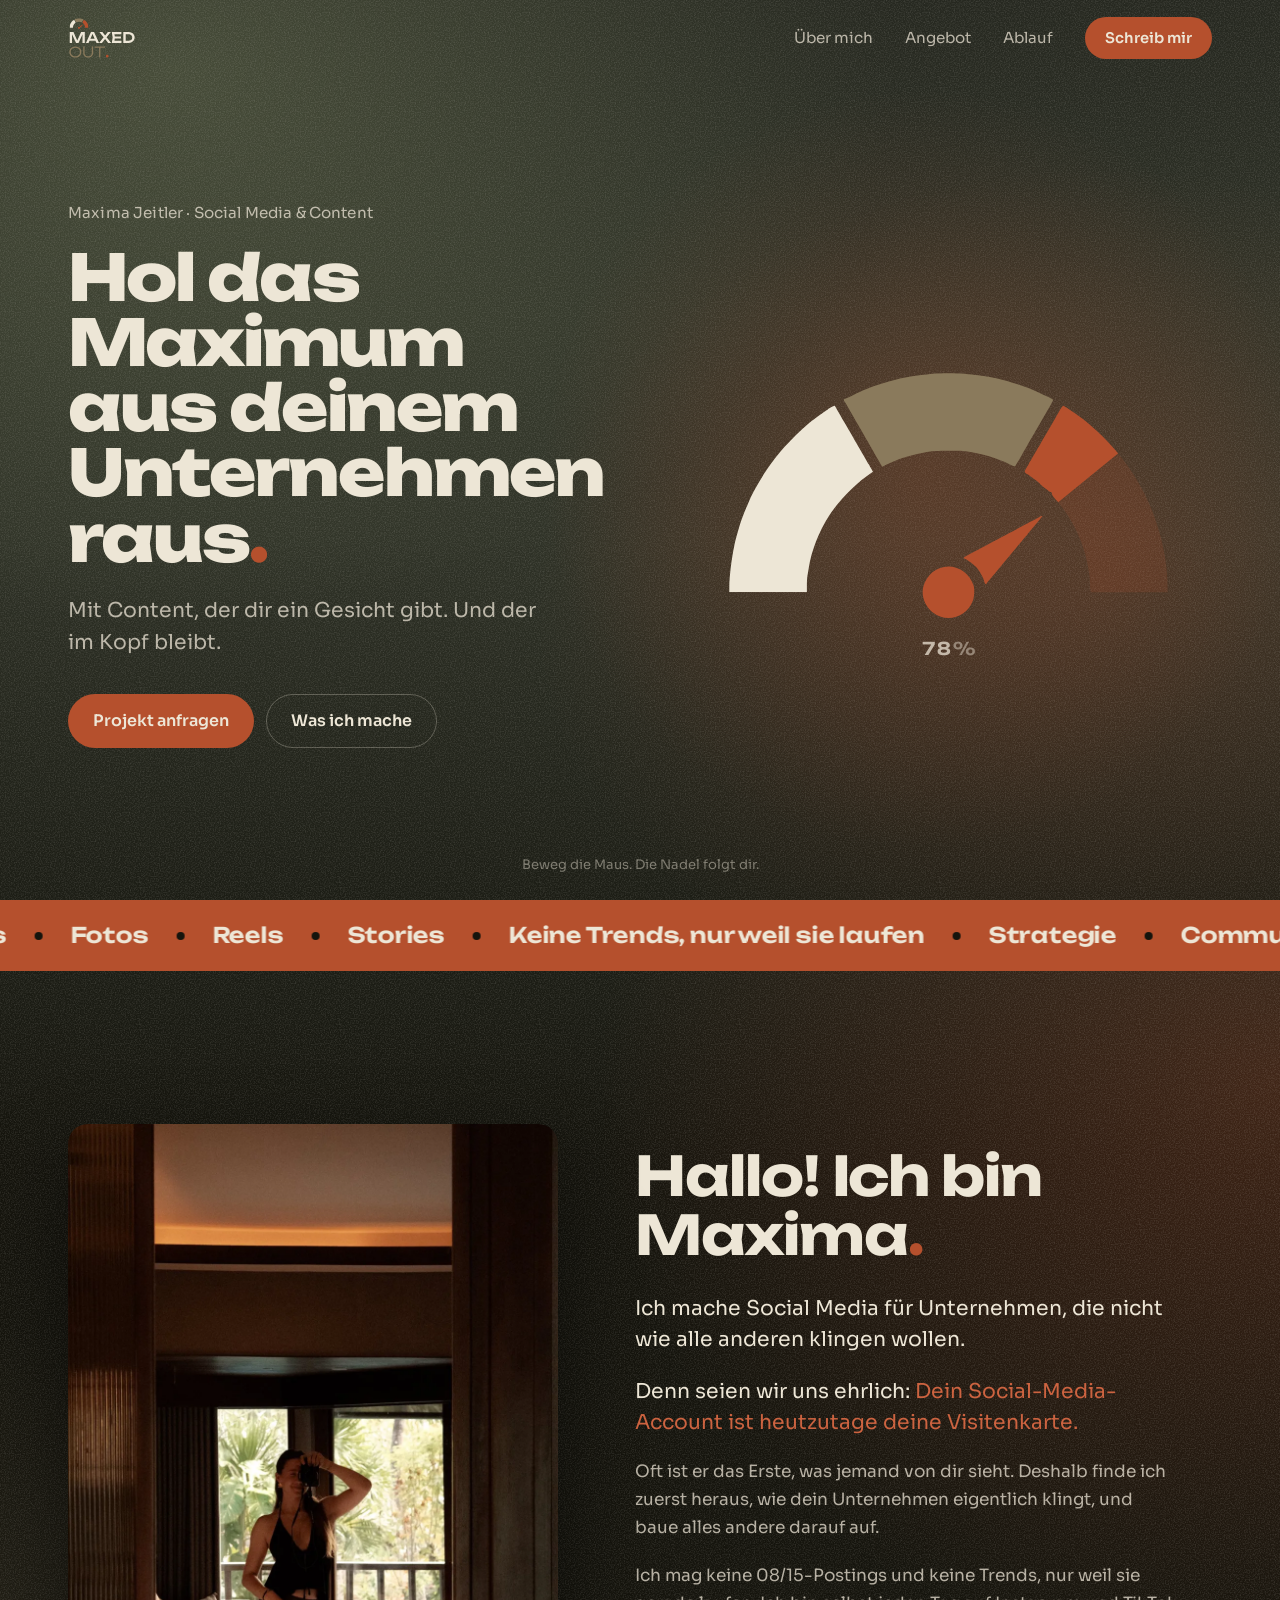
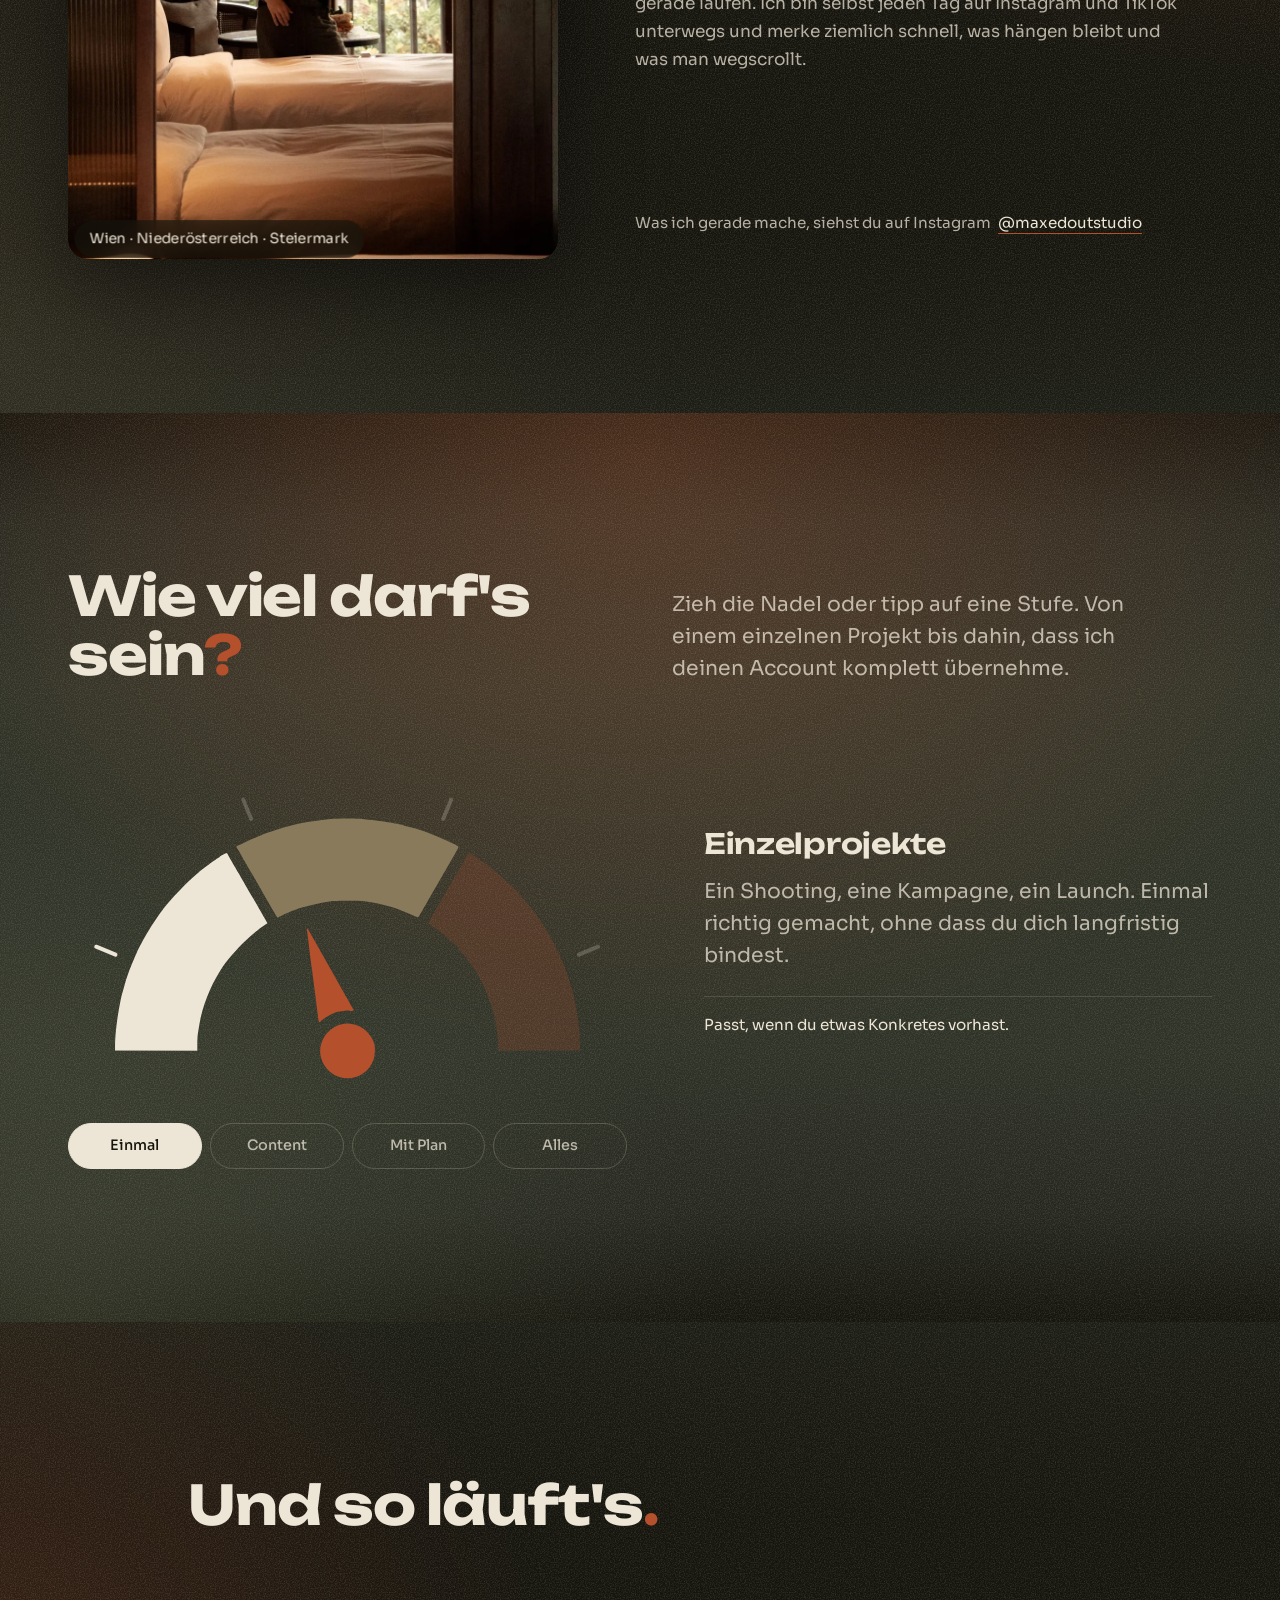
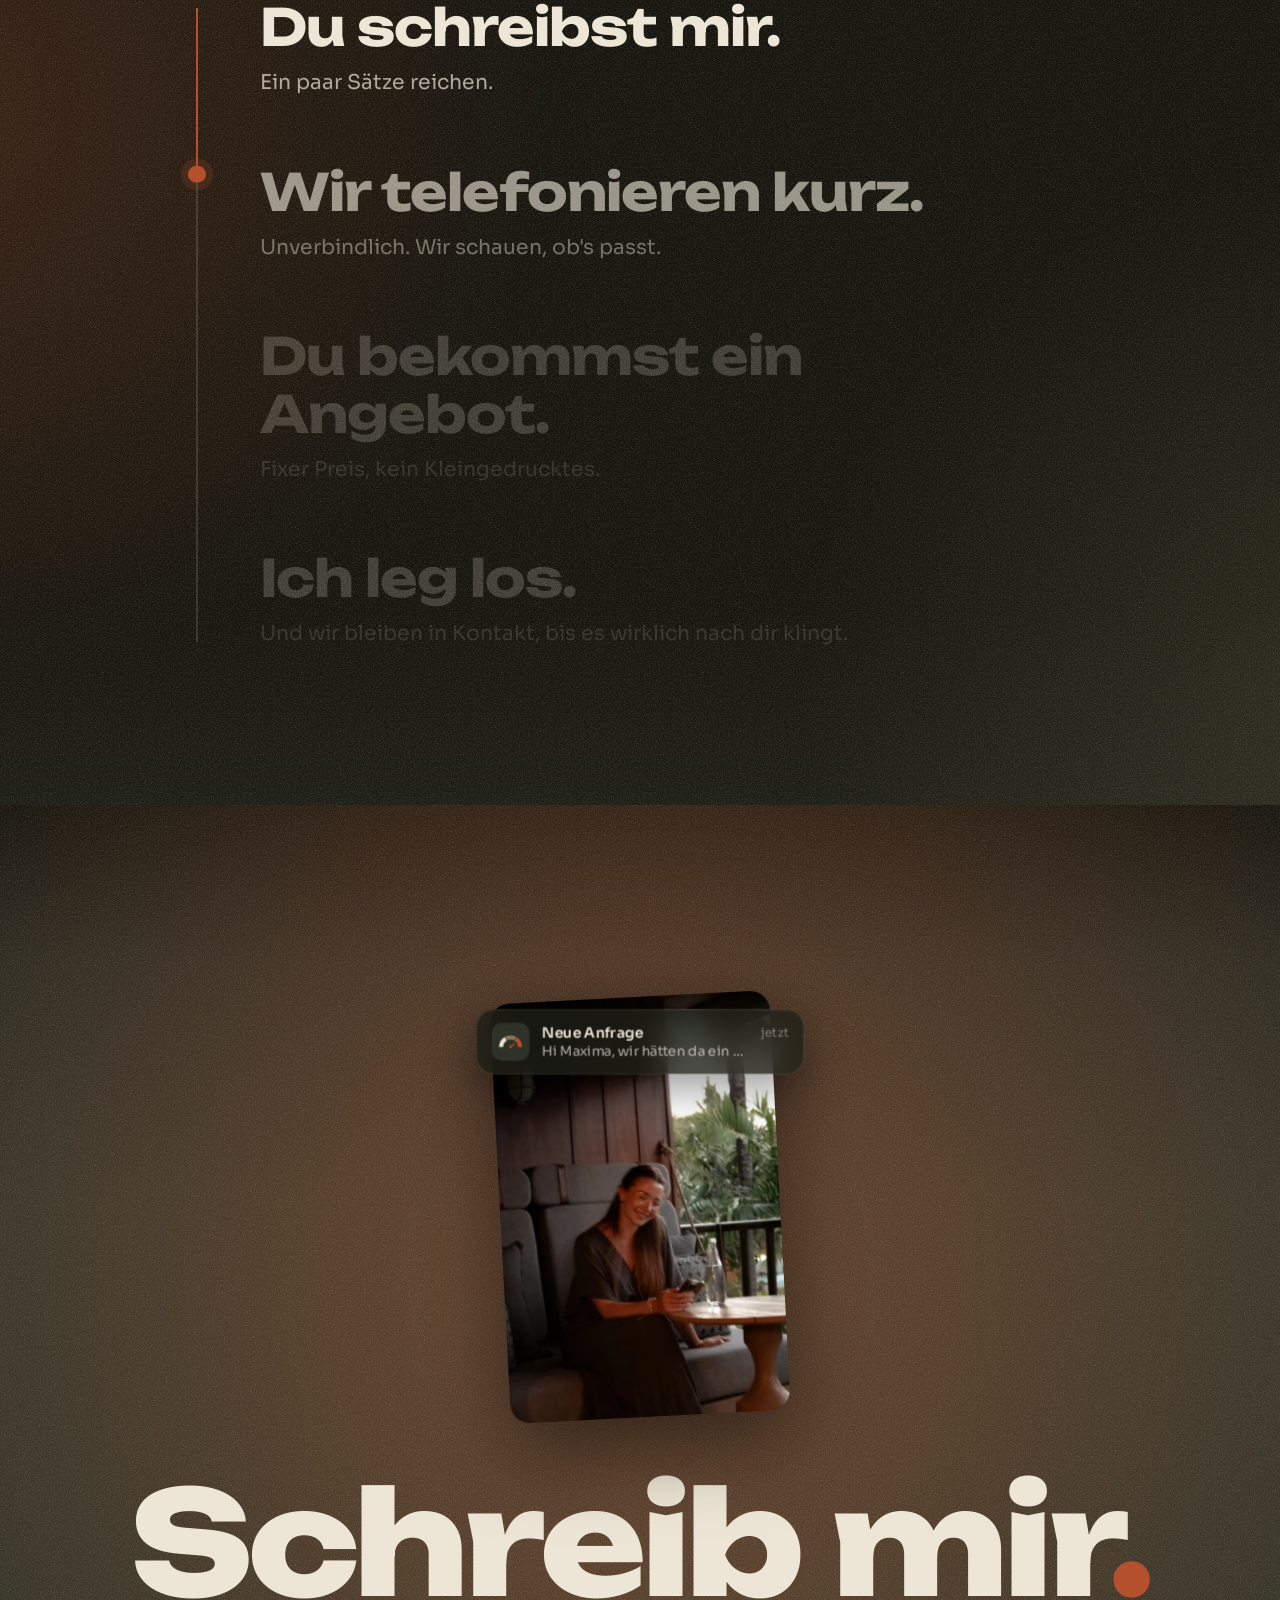
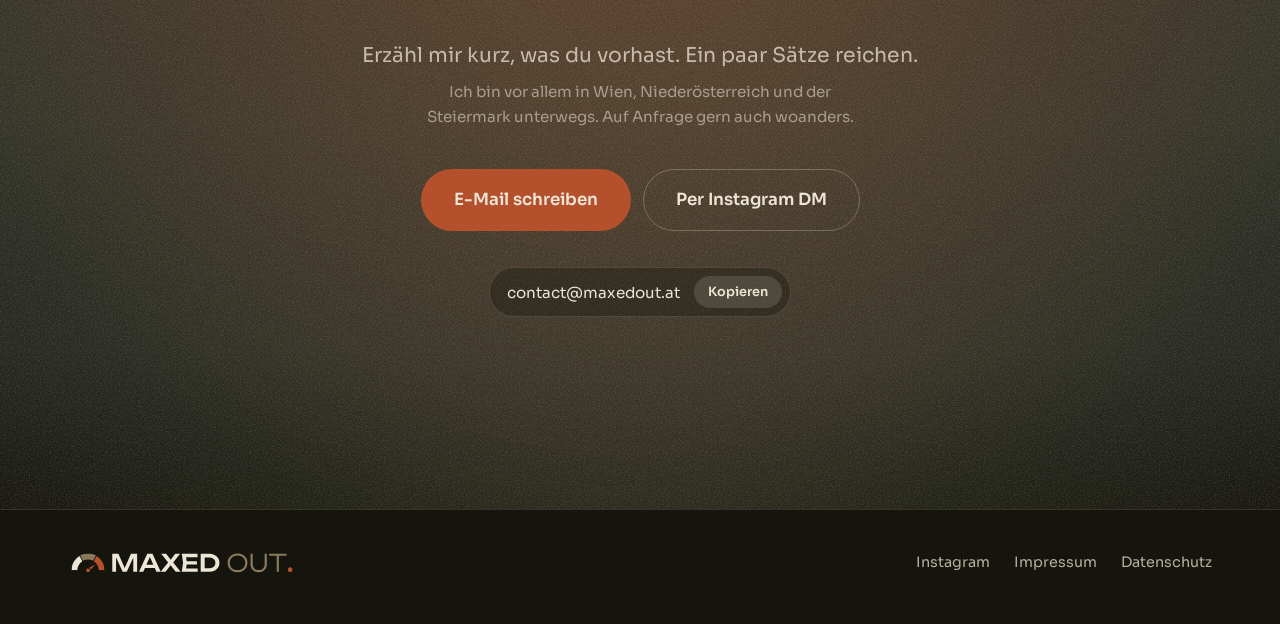
==== index.html @ a190518d "Add files via upload" ====
<!DOCTYPE html>
<html lang="de">
<head>
<meta charset="UTF-8">
<meta name="viewport" content="width=device-width, initial-scale=1, viewport-fit=cover">
<title>MAXED OUT. · Social Media von Maxima Jeitler</title>
<meta name="description" content="Content Creation, Social Media Management und Strategie in Wien, Niederösterreich und der Steiermark. Für Unternehmen, die nicht wie alle anderen klingen wollen.">
<meta name="theme-color" content="#2F3227">
<meta property="og:title" content="MAXED OUT. · Social Media von Maxima Jeitler">
<meta property="og:description" content="Content, der deinem Unternehmen ein Gesicht gibt. Und der im Kopf bleibt.">
<meta property="og:image" content="https://maxedout.at/maxima-portrait-web.jpg">
<meta property="og:url" content="https://maxedout.at/">
<link rel="canonical" href="https://maxedout.at/">
<meta property="og:type" content="website">
<script type="application/ld+json">
{
  "@context": "https://schema.org",
  "@type": "ProfessionalService",
  "name": "MAXED OUT.",
  "alternateName": "MAXED OUT Studio",
  "description": "Content Creation, Social Media Management und Strategie in Wien, Niederösterreich und der Steiermark.",
  "url": "https://maxedout.at/",
  "logo": "https://maxedout.at/maxed-out-full.svg",
  "image": "https://maxedout.at/maxima-portrait-web.jpg",
  "email": "contact@maxedout.at",
  "address": {"@type": "PostalAddress", "addressLocality": "Baden", "postalCode": "2500", "addressCountry": "AT"},
  "areaServed": ["Wien", "Niederösterreich", "Steiermark", "Österreich"],
  "founder": {"@type": "Person", "name": "Maxima Jeitler", "jobTitle": "Social Media & Content Creator"},
  "sameAs": ["https://www.instagram.com/maxedoutstudio"]
}
</script>
<link rel="icon" href="favicon.svg" type="image/svg+xml">
<link rel="preconnect" href="https://fonts.googleapis.com">
<link rel="preconnect" href="https://fonts.gstatic.com" crossorigin>
<link href="https://fonts.googleapis.com/css2?family=Unbounded:wght@500;600;700;800&family=Sora:wght@300;400;500;600&display=swap" rel="stylesheet">
<link rel="stylesheet" href="styles.css">
<script>document.documentElement.classList.add('js')</script>
</head>
<body>

<a class="skip-link" href="#main">Zum Inhalt springen</a>

<!-- Eigener Cursor (nur mit Maus sichtbar) -->
<div class="cursor" aria-hidden="true"><span class="cursor__dot"></span><span class="cursor__ring"></span></div>

<header class="nav" data-nav>
  <div class="container nav__inner">
    <a href="#top" class="wordmark" aria-label="MAXED OUT. Startseite">
      <picture>
        <source media="(max-width: 860px)" srcset="maxed-out-mittel.svg">
        <img class="logo logo--nav" src="maxed-out-full.svg" alt="MAXED OUT.">
      </picture>
    </a>

    <nav class="nav__links" aria-label="Hauptnavigation">
      <a class="nav__link" href="#ueber-mich">Über mich</a>
      <a class="nav__link" href="#angebot">Angebot</a>
      <a class="nav__link" href="#ablauf">Ablauf</a>
    </nav>

    <a class="btn btn--primary nav__cta" href="#kontakt" data-magnetic>Schreib mir</a>

    <button class="nav__burger" aria-label="Menü öffnen" aria-expanded="false" aria-controls="mobile-drawer">
      <span></span><span></span>
    </button>
  </div>
</header>

<div class="drawer" data-drawer id="mobile-drawer" hidden>
  <nav class="drawer__links" aria-label="Mobile Navigation">
    <a href="#ueber-mich">Über mich</a>
    <a href="#angebot">Angebot</a>
    <a href="#ablauf">Ablauf</a>
    <a href="#kontakt">Kontakt</a>
  </nav>
  <a class="drawer__insta" href="https://instagram.com/maxedoutstudio" target="_blank" rel="noopener">@maxedoutstudio</a>
</div>

<main id="main">

  <!-- HERO: Tacho, dessen Nadel dem Zeiger folgt -->
  <section class="hero" id="top">
    <div class="glow glow--hero" aria-hidden="true"></div>
    <div class="hero__glow" aria-hidden="true"></div>
    <div class="container hero__grid">
      <div class="hero__gauge" data-hero-gauge aria-hidden="true">
        <div class="hero__readout"><span data-readout>0</span><span class="hero__unit">%</span></div>
      </div>
      <div class="hero__content">
        <p class="kicker" data-intro>Maxima Jeitler · Social Media &amp; Content</p>
        <h1 class="display-1 hero__title" data-intro data-split>Hol das Maximum aus deinem Unternehmen raus<span class="dot-accent">.</span></h1>
        <p class="body-lg hero__sub" data-intro>Mit Content, der dir ein Gesicht gibt. <span class="m-line">Und der im Kopf bleibt.</span></p>
        <div class="hero__actions" data-intro>
          <a class="btn btn--primary" href="#kontakt" data-magnetic>Projekt anfragen</a>
          <a class="btn btn--ghost" href="#angebot">Was ich mache</a>
        </div>
      </div>
    </div>
    <p class="hero__hint" data-intro aria-hidden="true"><span class="hint-mouse">Beweg die Maus. Die Nadel folgt dir.</span><span class="hint-touch">Tipp auf den Tacho. Oder scroll los.</span></p>
  </section>

  <!-- Laufband mit Haltung -->
  <div class="marquee" aria-hidden="true">
    <div class="marquee__track" data-marquee>
      <span>Keine 08/15-Postings</span><i></i><span>Fotos</span><i></i><span>Reels</span><i></i><span>Stories</span><i></i><span>Keine Trends, nur weil sie laufen</span><i></i><span>Strategie</span><i></i><span>Community</span><i></i>
    </div>
  </div>

  <!-- ÜBER MICH -->
  <section class="section section--black about" id="ueber-mich">
    <div class="glow glow--about" aria-hidden="true"></div>
    <div class="container about__grid">
      <figure class="about__portrait" data-reveal data-tilt>
        <picture>
          <source srcset="maxima-portrait.webp" type="image/webp">
          <img src="maxima-portrait-web.jpg" alt="Maxima Jeitler, Gründerin von MAXED OUT." width="1000" height="1500" loading="lazy">
        </picture>
        <figcaption class="about__tag">Wien · Niederösterreich · Steiermark</figcaption>
      </figure>

      <div class="about__text">
        <h2 class="display-2" data-reveal>Hallo! Ich bin Maxima<span class="dot-accent">.</span></h2>
        <p class="body-lg" data-reveal>Ich mache Social Media für Unternehmen, die nicht wie alle anderen klingen wollen.</p>
        <p class="about__quote" data-reveal>Denn seien wir uns ehrlich: <span class="accent-text">Dein Social-Media-Account ist heutzutage deine Visitenkarte.</span></p>
        <p data-reveal>Oft ist er das Erste, was jemand von dir sieht. Deshalb finde ich zuerst heraus, wie dein Unternehmen eigentlich klingt, und baue alles andere darauf auf.</p>
        <p data-reveal>Ich mag keine 08/15-Postings und keine Trends, nur weil sie gerade laufen. Ich bin selbst jeden Tag auf Instagram und TikTok unterwegs und merke ziemlich schnell, was hängen bleibt und was man wegscrollt.</p>
        <p data-reveal>Ich arbeite selbstständig und flexibel. Ob ein einzelnes Shooting oder dein ganzer Account: Wir machen genau so viel, wie du brauchst.</p>
        <a class="about__insta" href="https://instagram.com/maxedoutstudio" target="_blank" rel="noopener" data-reveal>Was ich gerade mache, siehst du auf Instagram <span>@maxedoutstudio</span></a>
      </div>
    </div>
  </section>

  <!-- ANGEBOT: Tacho als Regler -->
  <section class="section section--olive offer" id="angebot">
    <div class="glow glow--offer" aria-hidden="true"></div>
    <div class="container">
      <div class="offer__head">
        <h2 class="display-2" data-reveal>Wie viel darf's sein<span class="dot-accent">?</span></h2>
        <p class="body-lg offer__intro" data-reveal>Zieh die Nadel oder tipp auf eine Stufe. Von einem einzelnen Projekt bis dahin, dass ich deinen Account komplett übernehme.</p>
      </div>

      <div class="offer__grid">
        <div class="dial" data-dial data-reveal>
          <div class="dial__gauge" data-dial-gauge></div>
          <div class="dial__stops" role="tablist" aria-label="Angebot wählen">
            <button role="tab" class="dial__stop" data-stop="0" aria-selected="true" aria-controls="offer-panel">Einmal</button>
            <button role="tab" class="dial__stop" data-stop="1" aria-selected="false" aria-controls="offer-panel">Content</button>
            <button role="tab" class="dial__stop" data-stop="2" aria-selected="false" aria-controls="offer-panel">Mit Plan</button>
            <button role="tab" class="dial__stop" data-stop="3" aria-selected="false" aria-controls="offer-panel">Alles</button>
          </div>
        </div>

        <div class="offer__panel" id="offer-panel" role="tabpanel" aria-live="polite" data-reveal>
          <!-- Die Texte der vier Stufen. Reihenfolge = Reihenfolge auf dem Tacho. -->
          <article class="offer__item is-active" data-offer="0">
            <h3 class="display-3">Einzelprojekte</h3>
            <p>Ein Shooting, eine Kampagne, ein Launch. Einmal richtig gemacht, ohne dass du dich langfristig bindest.</p>
            <p class="offer__fit">Passt, wenn du etwas Konkretes vorhast.</p>
          </article>
          <article class="offer__item" data-offer="1">
            <h3 class="display-3">Content Creation</h3>
            <p>Fotos, Videos, Reels und Stories. Ich komme vorbei, fotografiere und filme, und du bekommst Content, den du direkt posten kannst.</p>
            <p class="offer__fit">Passt, wenn du selbst postest, aber besseres Material brauchst.</p>
          </article>
          <article class="offer__item" data-offer="2">
            <h3 class="display-3">Strategie &amp; Beratung</h3>
            <p>Du weißt, dass du präsenter sein willst, aber nicht wie. Wir setzen uns zusammen und machen einen Plan, der zu deiner Marke und zu deinen Leuten passt.</p>
            <p class="offer__fit">Passt, wenn du eine Richtung brauchst, bevor es losgeht.</p>
          </article>
          <article class="offer__item" data-offer="3">
            <p class="offer__max">Maxed out.</p>
            <h3 class="display-3">Social Media Management</h3>
            <p>Ich übernehme deine Kanäle: Planung, Postings, Antworten in den Kommentaren und ein ehrlicher Blick darauf, was funktioniert und was nicht.</p>
            <p class="offer__fit">Passt, wenn du dich um nichts mehr kümmern willst.</p>
          </article>
        </div>
      </div>
    </div>
  </section>

  <!-- ABLAUF: vier kurze Sätze, der Punkt wandert beim Scrollen mit -->
  <section class="section section--black process" id="ablauf">
    <div class="glow glow--process" aria-hidden="true"></div>
    <div class="container process__inner">
      <h2 class="display-2" data-reveal>Und so läuft's<span class="dot-accent">.</span></h2>
      <ol class="steps" data-steps>
        <li class="step"><p class="step__title">Du schreibst mir.</p><p class="step__text">Ein paar Sätze reichen.</p></li>
        <li class="step"><p class="step__title">Wir telefonieren kurz.</p><p class="step__text">Unverbindlich. Wir schauen, ob's passt.</p></li>
        <li class="step"><p class="step__title">Du bekommst ein Angebot.</p><p class="step__text">Fixer Preis, kein Kleingedrucktes.</p></li>
        <li class="step"><p class="step__title">Ich leg los.</p><p class="step__text">Und wir bleiben in Kontakt, bis es wirklich nach dir klingt.</p></li>
      </ol>
    </div>
  </section>

  <!-- KONTAKT -->
  <section class="section section--olive contact" id="kontakt">
    <div class="glow glow--closing" aria-hidden="true"></div>
    <div class="container contact__inner">
      <figure class="contact__photo" data-reveal data-tilt>
        <div class="contact__card">
          <!-- Ohne loading="lazy": lädt gleich nach dem Rest im Hintergrund, damit es da ist, wenn man hinscrollt -->
          <picture>
            <source srcset="maxima-handy.webp" type="image/webp">
            <img src="maxima-handy.jpg" alt="Maxima sitzt lächelnd auf einer Couch und schaut auf ihr Handy" width="600" height="900" decoding="async">
          </picture>
        </div>
        <div class="notif" aria-hidden="true">
          <span class="notif__icon"><img src="favicon.svg" alt=""></span>
          <span class="notif__body"><strong>Neue Anfrage</strong><span>Hi Maxima, wir hätten da ein Projekt …</span></span>
          <span class="notif__time">jetzt</span>
        </div>
      </figure>
      <h2 class="display-1 contact__title" data-reveal>Schreib mir<span class="dot-accent">.</span></h2>
      <p class="body-lg contact__sub" data-reveal>Erzähl mir kurz, was du vorhast. Ein paar Sätze reichen.</p>
      <p class="contact__region" data-reveal>Ich bin vor allem in Wien, Niederösterreich und der Steiermark unterwegs. Auf Anfrage gern auch woanders.</p>

      <div class="contact__actions" data-reveal>
        <a class="btn btn--primary btn--lg" href="mailto:contact@maxedout.at?subject=Anfrage%20%C3%BCber%20die%20Website" data-magnetic>E-Mail schreiben</a>
        <a class="btn btn--ghost btn--lg" href="https://ig.me/m/maxedoutstudio" target="_blank" rel="noopener" data-magnetic>Per Instagram DM</a>
      </div>

      <button class="copy-mail" type="button" data-copy="contact@maxedout.at" data-reveal>
        <span class="copy-mail__addr">contact@maxedout.at</span>
        <span class="copy-mail__label" data-copy-label>Kopieren</span>
      </button>
    </div>
  </section>

</main>

<footer class="footer">
  <div class="container footer__inner">
    <a class="wordmark" href="#top" aria-label="MAXED OUT. nach oben">
      <img class="logo logo--footer" src="maxed-out-mittel.svg" alt="MAXED OUT.">
    </a>
    <div class="footer__links">
      <a href="https://instagram.com/maxedoutstudio" target="_blank" rel="noopener">Instagram</a>
      <a href="impressum.html">Impressum</a>
      <a href="datenschutz.html">Datenschutz</a>
    </div>
  </div>
</footer>

<!-- Mini-Tacho unten rechts: zeigt, wie weit du gescrollt hast. Klick = nach oben -->
<button class="scroll-gauge" type="button" aria-label="Nach oben" data-scroll-gauge></button>

<script src="gauge-paths.js" defer></script>
<script src="script.js" defer></script>
</body>
</html>
---- styles.css ----
/* =========================================================
   MAXED OUT. · Styles
   Farben und Schriften aus der Brand Summary.
   ========================================================= */

:root {
  --near-black: #15140D;
  --olive: #2F3227;
  --olive-soft: #383B2E;
  --rust: #B5502D;
  --rust-bright: #CC6340;
  --taupe: #8A7A5C;
  --sand: #EDE6D6;
  --sand-dim: rgba(237, 230, 214, 0.74);
  --sand-faint: rgba(237, 230, 214, 0.14);

  --font-display: 'Unbounded', 'Arial Black', sans-serif;
  --font-body: 'Sora', system-ui, sans-serif;

  --fs-hero: clamp(2.3rem, 8.4vw, 5.6rem);
  --fs-h2: clamp(1.9rem, 5vw, 3.4rem);
  --fs-h3: clamp(1.35rem, 2.4vw, 1.75rem);
  --fs-body-lg: clamp(1.1rem, 1.6vw, 1.3rem);

  --pad-x: clamp(1.25rem, 4vw, 3rem);
  --section-y: clamp(5rem, 12vw, 10rem);
  --radius: 1.25rem;
  --ease-out: cubic-bezier(.16, 1, .3, 1);
}

*, *::before, *::after { box-sizing: border-box; }

html {
  scroll-behavior: smooth;
  scroll-padding-top: 5.5rem;
  -webkit-text-size-adjust: 100%;
}

body {
  margin: 0;
  font-family: var(--font-body);
  font-size: 1.0625rem;
  line-height: 1.65;
  color: var(--sand);
  background: var(--near-black);
  -webkit-font-smoothing: antialiased;
  -webkit-tap-highlight-color: transparent;
  overflow-x: hidden;
  overflow-x: clip;
}
html.menu-open, html.menu-open body { overflow: hidden; }

img, svg { display: block; max-width: 100%; }
a { color: inherit; }
button { font: inherit; color: inherit; }
::selection { background: var(--rust); color: var(--sand); }

:focus-visible { outline: 2px solid var(--rust-bright); outline-offset: 4px; border-radius: 6px; }

.container { width: 100%; max-width: 1240px; margin: 0 auto; padding: 0 max(var(--pad-x), env(safe-area-inset-right)) 0 max(var(--pad-x), env(safe-area-inset-left)); }

.skip-link {
  position: absolute; left: 1rem; top: -4rem; z-index: 200;
  background: var(--sand); color: var(--near-black); padding: .6rem 1rem; border-radius: .5rem;
  font-weight: 600; text-decoration: none;
}
.skip-link:focus { top: 1rem; }

/* ---------- Typo ---------- */
.display-1, .display-2, .display-3 { font-family: var(--font-display); margin: 0; color: var(--sand); }
.display-1 { font-size: var(--fs-hero); font-weight: 800; line-height: 1.02; letter-spacing: -0.03em; }
.display-2 { font-size: var(--fs-h2); font-weight: 700; line-height: 1.08; letter-spacing: -0.02em; }
.display-3 { font-size: var(--fs-h3); font-weight: 600; line-height: 1.2; letter-spacing: -0.01em; }
.body-lg { font-size: var(--fs-body-lg); line-height: 1.55; }
.dot-accent { color: var(--rust); }
.kicker { margin: 0 0 1.25rem; font-size: .95rem; color: var(--sand-dim); letter-spacing: .01em; }

/* Alte Klassen, die Impressum und Datenschutz noch benutzen */
.eyebrow { display: flex; align-items: center; gap: .75rem; margin: 0 0 1rem; font-size: .8rem; font-weight: 600; letter-spacing: .14em; text-transform: uppercase; color: var(--rust-bright); }
.eyebrow__bar { width: 1.75rem; height: 2px; background: currentColor; }

/* ---------- Buttons ---------- */
.btn {
  --glow-x: 50%; --glow-y: 50%;
  position: relative; display: inline-flex; align-items: center; justify-content: center;
  min-height: 3rem; padding: .8rem 1.5rem; border-radius: 999px;
  font-family: var(--font-body); font-weight: 600; font-size: 1rem; text-decoration: none; white-space: nowrap;
  border: 1px solid transparent; cursor: pointer; overflow: hidden; isolation: isolate;
  transition: background-color .3s, border-color .3s, color .3s;
}
.btn::before {
  content: ''; position: absolute; inset: 0; z-index: -1; opacity: 0;
  background: radial-gradient(120px circle at var(--glow-x) var(--glow-y), rgba(255, 236, 210, .35), transparent 70%);
  transition: opacity .3s;
}
.btn--primary { background: var(--rust); color: var(--sand); }
.btn--ghost { border-color: rgba(237, 230, 214, .28); color: var(--sand); }
@media (hover: hover) {
  .btn:hover::before { opacity: 1; }
  .btn--primary:hover { background: var(--rust-bright); }
  .btn--ghost:hover { border-color: var(--sand); }
}
/* Am Handy: Buttons geben beim Antippen nach, mit Lichtpunkt da, wo der Finger ist */
@media (hover: none) {
  .btn { transition: background-color .3s, border-color .3s, color .3s, transform .45s var(--ease-out); }
  .btn:active { transform: scale(.96); transition-duration: .1s; }
  .btn.is-pressed::before { opacity: 1; transition-duration: .05s; }
  .btn--primary:active { background: var(--rust-bright); }
  .btn--ghost:active { border-color: var(--sand); }
}
.btn--lg { min-height: 3.6rem; padding: 1rem 2rem; font-size: 1.05rem; }

/* ---------- Navigation ---------- */
.nav {
  position: fixed; inset: 0 0 auto; z-index: 100;
  transition: background-color .4s, backdrop-filter .4s, transform .5s var(--ease-out), border-color .4s;
  border-bottom: 1px solid transparent;
}
.nav.is-scrolled { background: rgba(21, 20, 13, .72); backdrop-filter: blur(18px); -webkit-backdrop-filter: blur(18px); border-color: var(--sand-faint); }
.nav.is-hidden { transform: translateY(-100%); }
.nav__inner { display: flex; align-items: center; gap: 2rem; height: 4.75rem; }
.wordmark { display: inline-flex; flex-shrink: 0; }
.logo--nav { height: 2.6rem; width: auto; }
.logo--footer { height: 1.6rem; width: auto; }
.nav__links { display: flex; gap: 2rem; margin-left: auto; }
.nav__link { position: relative; text-decoration: none; font-size: .95rem; color: var(--sand-dim); transition: color .3s; }
.nav__link::after { content: ''; position: absolute; left: 0; right: 0; bottom: -.3rem; height: 2px; background: var(--rust); transform: scaleX(0); transform-origin: right; transition: transform .4s var(--ease-out); }
.nav__link:hover, .nav__link.is-current { color: var(--sand); }
.nav__link:hover::after, .nav__link.is-current::after { transform: scaleX(1); transform-origin: left; }
.nav__cta { min-height: 2.6rem; padding: .5rem 1.2rem; font-size: .92rem; }

.nav__burger { display: none; margin-left: auto; width: 2.75rem; height: 2.75rem; border: 0; background: none; cursor: pointer; position: relative; z-index: 120; }
.nav__burger span { position: absolute; left: .6rem; right: .6rem; height: 2px; background: var(--sand); border-radius: 2px; transition: transform .45s var(--ease-out); }
.nav__burger span:first-child { top: 1.05rem; }
.nav__burger span:last-child { top: 1.6rem; }
.nav__burger[aria-expanded="true"] span:first-child { transform: translateY(.275rem) rotate(45deg); }
.nav__burger[aria-expanded="true"] span:last-child { transform: translateY(-.275rem) rotate(-45deg); }

.drawer {
  position: fixed; inset: 0; z-index: 90; background: var(--olive);
  display: flex; flex-direction: column; justify-content: center; gap: 3rem; padding: 6rem var(--pad-x) 3rem;
  clip-path: circle(0 at calc(100% - 2.6rem) 2.4rem);
  transition: clip-path .7s var(--ease-out);
}
.drawer[hidden] { display: none; }
.drawer.is-open { clip-path: circle(150% at calc(100% - 2.6rem) 2.4rem); }
.drawer__links { display: flex; flex-direction: column; gap: .5rem; }
.drawer__links a { font-family: var(--font-display); font-weight: 700; font-size: clamp(2rem, 10vw, 3rem); text-decoration: none; line-height: 1.2;
  opacity: 0; transform: translateY(1rem); transition: opacity .5s, transform .6s var(--ease-out); }
.drawer.is-open .drawer__links a { opacity: 1; transform: none; }
.drawer.is-open .drawer__links a:nth-child(2) { transition-delay: .05s; }
.drawer.is-open .drawer__links a:nth-child(3) { transition-delay: .1s; }
.drawer.is-open .drawer__links a:nth-child(4) { transition-delay: .15s; }
.drawer__links a:last-child { color: var(--rust-bright); }
.drawer__insta { color: var(--sand-dim); text-decoration: none; }

@media (max-width: 860px) {
  .nav__links, .nav__cta { display: none; }
  .nav__burger { display: block; }
  .logo--nav { height: 1.35rem; }
  .nav__inner { height: 4.25rem; }
}

/* ---------- Sections ---------- */
.section { position: relative; padding: var(--section-y) 0; overflow: hidden; }
/* Weiche Übergänge: dunkle und olive Abschnitte laufen ineinander */
.section--black { background: linear-gradient(180deg, #1C1D15 0%, var(--near-black) 18%, var(--near-black) 82%, #1C1D15 100%); }
.section--olive { background: linear-gradient(180deg, var(--near-black) 0%, #262820 12%, var(--olive) 30%, var(--olive) 70%, #262820 88%, var(--near-black) 100%); }
.section > .container { position: relative; z-index: 1; }

/* =========================================================
   Glut: große, weiche Farbflächen pro Abschnitt, dazu ein
   feines Korn. Alles statisch, damit nichts ruckelt.
   ========================================================= */
.glow {
  position: absolute; inset: -20% -15%; pointer-events: none; z-index: 0;
  background:
    radial-gradient(var(--s1, 60%) var(--s1, 60%) at var(--x1, 30%) var(--y1, 25%), var(--c1, rgba(200, 100, 56, .3)), transparent 70%),
    radial-gradient(var(--s2, 55%) var(--s2, 55%) at var(--x2, 70%) var(--y2, 75%), var(--c2, rgba(138, 122, 92, .24)), transparent 72%);
}
.glow::after { /* Korn, scrollt mit, keine Mischmodi */
  content: ''; position: absolute; inset: 0; opacity: .5;
  background-image: url("data:image/svg+xml,%3Csvg xmlns='http://www.w3.org/2000/svg' width='200' height='200'%3E%3Cfilter id='n'%3E%3CfeTurbulence type='fractalNoise' baseFrequency='0.8' numOctaves='2' stitchTiles='stitch'/%3E%3CfeColorMatrix values='0 0 0 0 .93  0 0 0 0 .9  0 0 0 0 .84  0 0 0 .55 -.22'/%3E%3C/filter%3E%3Crect width='100%25' height='100%25' filter='url(%23n)'/%3E%3C/svg%3E");
}

/* Oben: mehr Grün, mehr Tiefe, nur ein Hauch Rost */
.glow--hero    { --c1: rgba(96, 104, 76, .55);  --x1: 22%; --y1: 20%; --s1: 62%;
                 --c2: rgba(181, 80, 45, .2);   --x2: 78%; --y2: 62%; --s2: 48%; }
.glow--about   { --c1: rgba(181, 80, 45, .26);  --x1: 88%; --y1: 22%; --s1: 58%;
                 --c2: rgba(138, 122, 92, .2);  --x2: 10%; --y2: 80%; --s2: 58%; }
.glow--offer   { --c1: rgba(200, 100, 56, .28); --x1: 50%; --y1: 18%; --s1: 66%;
                 --c2: rgba(96, 104, 76, .35);  --x2: 15%; --y2: 85%; --s2: 55%; }
.glow--process { --c1: rgba(181, 80, 45, .24);  --x1: 6%;  --y1: 40%; --s1: 55%;
                 --c2: rgba(138, 122, 92, .2);  --x2: 94%; --y2: 78%; --s2: 48%; }
.glow--closing { --c1: rgba(200, 100, 56, .4);  --x1: 50%; --y1: 40%; --s1: 70%;
                 --c2: rgba(96, 104, 76, .3);   --x2: 50%; --y2: 95%; --s2: 60%; }

/* ---------- Hero ---------- */
.hero {
  position: relative; min-height: 100svh; display: flex; flex-direction: column; justify-content: center;
  padding: 7rem 0 4rem; overflow: hidden;
  background: linear-gradient(180deg, #262820 0%, var(--olive) 35%, var(--olive) 60%, #1C1D15 100%);
}
.hero__glow {
  position: absolute; width: 70vmax; height: 70vmax; left: 72%; top: 52%; border-radius: 50%;
  background: radial-gradient(circle, rgba(181, 80, 45, .42), rgba(181, 80, 45, 0) 60%);
  transform: translate(-50%, -50%); pointer-events: none; transition: opacity .6s;
  opacity: var(--heat, .35);
}
.hero__grid { position: relative; z-index: 1; display: grid; grid-template-columns: 1.05fr 1fr; align-items: center; gap: clamp(2rem, 5vw, 5rem); }
.hero__gauge { position: relative; order: 2; }
.hero__gauge svg { width: 100%; height: auto; overflow: visible; }
.hero__readout {
  position: absolute; left: 50%; bottom: -2.1rem; transform: translateX(-50%);
  font-family: var(--font-display); font-weight: 600; font-size: clamp(.9rem, 1.4vw, 1.1rem); color: var(--sand-dim);
  font-variant-numeric: tabular-nums; letter-spacing: .02em;
}
.hero__unit { opacity: .6; margin-left: .1em; }
.hero__content { order: 1; }
.hero__title { font-size: clamp(2rem, 7.4vw, 4rem); hyphens: manual; }
.hero__sub { max-width: 30rem; margin: 1.5rem 0 2.25rem; color: var(--sand-dim); }
.hero__actions { display: flex; flex-wrap: wrap; gap: .75rem; }
.hero__hint { z-index: 1; position: absolute; left: 0; right: 0; bottom: max(1.5rem, env(safe-area-inset-bottom)); margin: 0; text-align: center; font-size: .82rem; color: rgba(237, 230, 214, .45); }
.hint-touch { display: none; }
/* Handy: keine Maus, also auch kein Hinweis. Der Tacho lädt von selbst auf MAX */
@media (hover: none) { .hero__hint { display: none; } }
/* Glühen, wenn der Tacho auf MAX springt */
.hero__gauge::before {
  content: ''; position: absolute; left: 50%; top: 58%; width: 120%; aspect-ratio: 1; border-radius: 50%;
  transform: translate(-50%, -50%) scale(.6); opacity: 0; pointer-events: none;
  background: radial-gradient(circle, rgba(204, 99, 64, .45), transparent 62%);
  transition: opacity .9s, transform 1s var(--ease-out);
}
.hero__gauge.is-revving::before { opacity: 1; transform: translate(-50%, -50%) scale(1); transition-duration: .15s, .4s; }
.hero__gauge.is-revving svg { animation: rumble .09s linear infinite; }
@keyframes rumble { 0%, 100% { translate: 0 0; } 25% { translate: .6px -.4px; } 50% { translate: -.5px .5px; } 75% { translate: .4px .6px; } }

@media (max-width: 860px) {
  .hero { padding: 5.5rem 0 4.5rem; justify-content: center; }
  .hero__grid { grid-template-columns: 1fr; gap: 2.75rem; }
  .hero__gauge { order: 1; width: min(84%, 380px); margin: 0 auto; }
  .hero__content { order: 2; }
  .hero__glow { left: 50%; top: 30%; width: 120vmax; height: 120vmax; }
}
@media (max-width: 560px) {
  .hero__actions { display: grid; grid-template-columns: 1fr; }
  .hero__actions .btn { width: 100%; }
  .hero__title { overflow-wrap: break-word; }
}
@media (max-height: 700px) and (max-width: 560px) {
  .hero__gauge { width: min(66%, 300px); }
  .hero__grid { gap: 2.25rem; }
  .hero__sub { margin: 1.1rem 0 1.6rem; }
}

/* Handy: ruhige, zentrierte Komposition. Tacho, MAX und Text auf einer Achse */
@media (max-width: 860px) {
  .hero { min-height: calc(100svh - 5.5rem); padding: 5.25rem 0 2.25rem; } /* Laufband sitzt über der Browser-Leiste */
  .hero__grid { gap: 1.9rem; text-align: center; }
  .hero__gauge { width: min(64vw, 300px); }
  .hero__readout { position: static; transform: none; margin-top: .55rem; text-align: center; font-size: .82rem; letter-spacing: .2em; padding-left: .2em; }
  .hero__content { display: flex; flex-direction: column; align-items: center; }
  .hero .kicker { font-size: .7rem; font-weight: 500; letter-spacing: .2em; text-transform: uppercase; margin-bottom: 1.1rem; }
  .hero__title { font-size: clamp(1.9rem, 8.6vw, 3rem); line-height: 1.06; text-wrap: balance; }
  .hero__sub { margin: 1.15rem auto 1.9rem; max-width: 22rem; font-size: 1.02rem; }
  .hero__actions { display: flex; flex-direction: column; align-items: center; gap: .35rem; width: 100%; }
  .hero__actions .btn--primary { width: 100%; max-width: 22rem; min-height: 3.35rem; }
  .hero__actions .btn--ghost { border-color: transparent; min-height: 2.9rem; color: var(--sand-dim); font-weight: 500; }
  .hero__actions .btn--ghost::after { content: '↓'; margin-left: .45rem; color: var(--rust-bright); }
}
@media (max-width: 560px) {
  .hero__actions { display: flex; }
  .hero__actions .btn--ghost { width: auto; }
}
@media (max-width: 390px) {
  .hero .kicker { font-size: .64rem; letter-spacing: .13em; }
}
@media (max-height: 700px) and (max-width: 560px) {
  .hero__gauge { width: min(52vw, 240px); }
  .hero__grid { gap: 1.4rem; }
}

/* Handy: Texte sauber umbrechen (keine einzelnen Wörter allein in der letzten Zeile) */
@media (max-width: 560px) {
  .m-line { display: block; }
  .display-2, .contact__sub, .contact__region, .step__text, .offer__intro { text-wrap: balance; }
  .about__text p, .offer__item p { text-wrap: pretty; }
}

/* Wort-Split fürs Intro */
.split-word { display: inline-block; overflow: hidden; vertical-align: top; padding-bottom: .08em; margin-bottom: -.08em; }
.split-word > span { display: inline-block; transform: translateY(105%); transition: transform 1s var(--ease-out); }
.is-in .split-word > span { transform: none; }

/* ---------- Laufband ---------- */
.marquee { background: var(--rust); color: var(--sand); overflow: hidden; padding: 1.1rem 0; white-space: nowrap; }
.marquee__track { display: inline-flex; align-items: center; gap: 1.75rem; will-change: transform; }
.marquee__track span { font-family: var(--font-display); font-weight: 600; font-size: clamp(1rem, 2vw, 1.35rem); letter-spacing: -.01em; }
.marquee__track i { width: .5rem; height: .5rem; border-radius: 50%; background: var(--near-black); flex-shrink: 0; }

/* ---------- Über mich ---------- */
.about__grid { display: grid; grid-template-columns: .85fr 1fr; gap: clamp(2.5rem, 6vw, 6rem); align-items: center; }
.about__portrait { position: relative; margin: 0; border-radius: var(--radius); transform-style: preserve-3d; will-change: transform; }
.about__portrait picture, .about__portrait img { border-radius: var(--radius); }
.about__portrait img { width: 100%; height: auto; aspect-ratio: 2 / 3; object-fit: cover; box-shadow: 0 30px 80px rgba(0, 0, 0, .45); }
.about__portrait::after { /* Lichtreflex, folgt dem Zeiger */
  content: ''; position: absolute; inset: 0; border-radius: inherit; pointer-events: none;
  background: radial-gradient(min(400px, 90%) circle at var(--lx, 50%) var(--ly, 0%), rgba(255, 230, 200, .16), transparent 60%);
  opacity: var(--lo, 0); transition: opacity .4s;
}
.about__tag {
  position: absolute; left: 1rem; bottom: 1rem; padding: .45rem .9rem; border-radius: 999px;
  background: rgba(21, 20, 13, .6); backdrop-filter: blur(10px); -webkit-backdrop-filter: blur(10px);
  font-size: .85rem; transform: translateZ(40px);
}
.about__text > * + * { margin-top: 1.25rem; }
.about__text .display-2 { margin-bottom: 1.75rem; }
.about__text p { margin-bottom: 0; color: var(--sand-dim); max-width: 34rem; }
.about__text .body-lg { color: var(--sand); }
.about__text .about__quote { font-size: var(--fs-body-lg); line-height: 1.5; color: var(--sand); }
.accent-text { color: var(--rust-bright); }
.about__insta { display: inline-block; margin-top: 2rem; color: var(--sand-dim); text-decoration: none; font-size: .95rem; }
.about__insta span { color: var(--sand); border-bottom: 1px solid var(--rust); padding-bottom: 1px; margin-left: .25rem; transition: color .3s; }
@media (hover: hover) { .about__insta:hover span { color: var(--rust-bright); } }
@media (max-width: 860px) {
  .about__grid { grid-template-columns: 1fr; }
  .about__portrait { max-width: 420px; width: 100%; margin: 0 auto; }
}

/* ---------- Angebot / Tacho-Regler ---------- */
.offer__head { display: grid; grid-template-columns: 1fr 1fr; gap: 2rem 4rem; align-items: end; margin-bottom: clamp(3rem, 6vw, 5rem); }
.offer__intro { margin: 0; color: var(--sand-dim); max-width: 30rem; }
.offer__grid { display: grid; grid-template-columns: 1.1fr 1fr; gap: clamp(2.5rem, 6vw, 6rem); align-items: center; }
.dial { user-select: none; -webkit-user-select: none; }
.dial__gauge { position: relative; touch-action: pan-y; cursor: grab; -webkit-touch-callout: none; }
.dial__gauge.is-dragging { cursor: grabbing; }
.dial__gauge svg { width: 100%; height: auto; overflow: visible; }
.dial__stops { display: grid; grid-template-columns: repeat(4, 1fr); gap: .5rem; margin-top: 2rem; }
.dial__stop {
  min-height: 2.9rem; padding: .5rem .4rem; border-radius: 999px; cursor: pointer;
  background: transparent; border: 1px solid rgba(237, 230, 214, .2); color: var(--sand-dim); font-size: .9rem; font-weight: 500;
  transition: background-color .35s, color .35s, border-color .35s;
}
@media (hover: hover) { .dial__stop:hover { border-color: rgba(237, 230, 214, .5); color: var(--sand); } }
.dial__stop { transition: background-color .35s, color .35s, border-color .35s, transform .4s var(--ease-out); }
.dial__stop:active { transform: scale(.94); transition-duration: .1s; }
.dial__stop[aria-selected="true"] { background: var(--sand); color: var(--near-black); border-color: var(--sand); }
.dial__stop[data-stop="3"][aria-selected="true"] { background: var(--rust); color: var(--sand); border-color: var(--rust); }

.offer__panel { position: relative; display: grid; }
.offer__item {
  grid-area: 1 / 1; opacity: 0; transform: translateY(1.25rem); pointer-events: none; visibility: hidden;
  transition: opacity .45s, transform .7s var(--ease-out), visibility 0s .7s;
}
.offer__item.is-active { opacity: 1; transform: none; pointer-events: auto; visibility: visible; transition-delay: .08s, .08s, 0s; }
.offer__item p { color: var(--sand-dim); margin: 1rem 0 0; max-width: 32rem; font-size: var(--fs-body-lg); line-height: 1.55; }
.offer__item .offer__fit { font-size: .95rem; color: var(--sand); padding-top: 1rem; border-top: 1px solid var(--sand-faint); margin-top: 1.5rem; }
.offer__item .offer__max { margin: 0 0 .75rem; font-family: var(--font-display); font-weight: 700; font-size: .95rem; color: var(--rust-bright); }
@media (max-width: 860px) {
  .offer__head, .offer__grid { grid-template-columns: 1fr; }
  .offer__grid { gap: 2.5rem; }
  .dial { max-width: 460px; width: 100%; margin: 0 auto; }
  .dial__stops { margin-top: 1.5rem; gap: .4rem; }
  .dial__stop { font-size: .85rem; padding: .5rem .2rem; }
  .offer__head { margin-bottom: 2.5rem; }
}

/* Gemeinsame Tacho-Teile */
.g-seg { transition: opacity .35s; }
.g-tick { stroke: rgba(237, 230, 214, .22); stroke-width: 3; stroke-linecap: round; }
.g-label { font-family: var(--font-body); font-size: 15px; fill: rgba(237, 230, 214, .5); }
.g-redline { filter: drop-shadow(0 0 0 rgba(181, 80, 45, 0)); transition: filter .5s; }
.is-hot .g-redline { filter: drop-shadow(0 0 14px rgba(204, 99, 64, .75)); }

/* ---------- Ablauf ---------- */
.process__inner { max-width: 1000px; }
.process__inner .display-2 { margin-bottom: clamp(2.5rem, 5vw, 4rem); }
.steps { --line-x: .55rem; position: relative; list-style: none; margin: 0; padding: 0 0 0 clamp(2.5rem, 6vw, 4.5rem); display: grid; gap: clamp(2.5rem, 6vw, 4rem); }
.steps::before { /* Linie */
  content: ''; position: absolute; left: var(--line-x); top: .6rem; bottom: .6rem; width: 2px; margin-left: -1px;
  background: var(--sand-faint);
}
.steps::after { /* gefüllter Teil der Linie */
  content: ''; position: absolute; left: var(--line-x); top: .6rem; width: 2px; margin-left: -1px;
  height: calc((100% - 1.2rem) * var(--fill, 0)); background: var(--rust);
}
.steps__dot {
  position: absolute; left: var(--line-x); top: .6rem; width: 1.1rem; height: 1.1rem; margin: -.55rem 0 0 -.55rem; border-radius: 50%;
  background: var(--rust); box-shadow: 0 0 0 .45rem rgba(181, 80, 45, .18); z-index: 1;
  transform: translateY(var(--dot-y, 0px));
}
.step { --o: 1; }
.js .step { --o: .2; }
.step__title {
  margin: 0; font-family: var(--font-display); font-weight: 700; letter-spacing: -.02em; line-height: 1.12;
  font-size: clamp(1.6rem, 4.4vw, 3.2rem); opacity: var(--o); transition: opacity .25s linear;
}
.step__text { margin: .6rem 0 0; color: var(--sand-dim); font-size: var(--fs-body-lg); opacity: calc(var(--o) * .95); transition: opacity .25s linear; }

/* ---------- Kontakt ---------- */
.contact { text-align: center; padding: clamp(6rem, 16vw, 12rem) 0; }
.contact__inner { position: relative; z-index: 1; display: flex; flex-direction: column; align-items: center; }
.contact__title { font-size: clamp(2.8rem, 13vw, 9rem); }
.contact__sub { color: var(--sand-dim); margin: 1.5rem 0 .5rem; }

/* Foto über "Schreib mir." mit einer Benachrichtigung, die reinploppt */
.contact__photo { position: relative; width: clamp(13rem, 24vw, 17.5rem); margin: 0 0 3.25rem; transform-style: preserve-3d; will-change: transform; }
.contact__card { border-radius: var(--radius); overflow: hidden; background: #3a2f26; /* Platzhalter in Fotofarbe, bis das Bild da ist */ rotate: -3deg; box-shadow: 0 30px 80px rgba(0, 0, 0, .5); }
.contact__card img { display: block; width: 100%; height: auto; aspect-ratio: 2 / 3; object-fit: cover; }
.contact__photo::after { /* Lichtreflex wie beim Porträt */
  content: ''; position: absolute; inset: 0; border-radius: var(--radius); rotate: -3deg; pointer-events: none;
  background: radial-gradient(min(320px, 90%) circle at var(--lx, 50%) var(--ly, 0%), rgba(255, 230, 200, .16), transparent 60%);
  opacity: var(--lo, 0); transition: opacity .4s;
}
.notif {
  position: absolute; left: 50%; top: 1.4rem; translate: -50% 0; width: min(19.5rem, calc(100vw - 2.5rem)); z-index: 1;
  display: flex; align-items: center; gap: .7rem; padding: .7rem .85rem; text-align: left;
  background: rgba(30, 31, 24, .78); border: 1px solid rgba(237, 230, 214, .12); border-radius: 1.1rem;
  backdrop-filter: blur(16px) saturate(1.3); -webkit-backdrop-filter: blur(16px) saturate(1.3);
  box-shadow: 0 14px 40px rgba(0, 0, 0, .4);
  opacity: 0; transform: translateY(-1rem) scale(.92) translateZ(50px);
  transition: opacity .5s, transform .8s var(--ease-out);
}
.contact__photo.is-in .notif { opacity: 1; transform: translateZ(50px); transition-delay: .9s; }
@media (hover: none) {
  .notif { transition: none; transform: translateY(-.9rem) scale(.9); }
  .contact__photo.is-in .notif { opacity: 0; transform: translateY(-.9rem) scale(.9); }
  .contact__photo.notif-in .notif { animation: notif-pop .85s var(--ease-out) both; }
}
@keyframes notif-pop {
  0%   { opacity: 0; transform: translateY(-1.6rem) scale(.88); }
  55%  { opacity: 1; transform: translateY(.25rem) scale(1.02); }
  100% { opacity: 1; transform: none; }
}
.notif__icon { flex-shrink: 0; width: 2.3rem; height: 2.3rem; border-radius: .6rem; background: var(--olive); display: grid; place-items: center; }
.notif__icon img { width: 1.5rem; height: 1.5rem; }
.notif__body { display: flex; flex-direction: column; min-width: 0; line-height: 1.3; }
.notif__body strong { font-size: .85rem; font-weight: 600; color: var(--sand); }
.notif__body span { font-size: .8rem; color: var(--sand-dim); white-space: nowrap; overflow: hidden; text-overflow: ellipsis; }
.notif__time { align-self: flex-start; margin-left: auto; font-size: .72rem; color: rgba(237, 230, 214, .45); }
@media (max-width: 560px) {
  .contact__photo { width: min(62vw, 15rem); margin-bottom: 2.75rem; }
}
.contact__region { color: rgba(237, 230, 214, .55); font-size: .95rem; max-width: 28rem; margin: 0 0 2.5rem; }
.contact__actions { display: flex; flex-wrap: wrap; justify-content: center; gap: .75rem; }
.copy-mail {
  margin-top: 2.25rem; display: inline-flex; align-items: center; gap: .9rem; padding: .5rem .5rem .5rem 1.1rem;
  background: rgba(21, 20, 13, .35); border: 1px solid var(--sand-faint); border-radius: 999px; cursor: pointer;
  transition: border-color .3s;
}
@media (hover: hover) { .copy-mail:hover { border-color: rgba(237, 230, 214, .45); } }
.copy-mail:active { transform: scale(.97); }
.copy-mail { transition: border-color .3s, transform .3s var(--ease-out); }
.copy-mail__addr { font-size: .95rem; }
.copy-mail__label { font-size: .8rem; font-weight: 600; padding: .35rem .8rem; border-radius: 999px; background: var(--sand-faint); min-width: 5.5rem; transition: background-color .3s, color .3s; }
.copy-mail.is-copied .copy-mail__label { background: var(--sand); color: var(--near-black); }

/* ---------- Footer ---------- */
.footer { background: var(--near-black); padding: 2.5rem 0 3rem; border-top: 1px solid var(--sand-faint); }
.footer__inner { display: flex; align-items: center; justify-content: space-between; gap: 1.5rem; flex-wrap: wrap; }
.footer__links { display: flex; gap: 1.5rem; font-size: .9rem; }
.footer__links a { color: var(--sand-dim); text-decoration: none; transition: color .3s; }
.footer__links a:hover { color: var(--sand); }
@media (max-width: 560px) {
  .contact__actions { display: grid; grid-template-columns: 1fr; width: 100%; max-width: 22rem; }
  .contact__actions .btn { width: 100%; }
  .footer { padding-bottom: calc(6.5rem + env(safe-area-inset-bottom)); }
  .footer__links { gap: 1.25rem; }
}

/* ---------- Mini-Tacho (Scroll-Fortschritt) ---------- */
.scroll-gauge {
  position: fixed; right: max(clamp(1rem, 2.5vw, 1.75rem), env(safe-area-inset-right)); bottom: max(clamp(1rem, 2.5vw, 1.75rem), env(safe-area-inset-bottom)); z-index: 80;
  width: 3.75rem; height: 3.75rem; border-radius: 50%; padding: .55rem; cursor: pointer;
  background: rgba(21, 20, 13, .7); border: 1px solid var(--sand-faint);
  backdrop-filter: blur(12px); -webkit-backdrop-filter: blur(12px);
  opacity: 0; transform: translateY(1rem) scale(.9); pointer-events: none;
  transition: opacity .4s, transform .5s var(--ease-out), border-color .3s;
}
.scroll-gauge.is-visible { opacity: 1; transform: none; pointer-events: auto; }
@media (hover: hover) { .scroll-gauge:hover { border-color: rgba(237, 230, 214, .45); } }
.scroll-gauge:active { transform: scale(.9); }
.scroll-gauge svg { width: 100%; height: 100%; }

/* ---------- Scroll-Reveal ---------- */
.js [data-reveal] { opacity: 0; transform: translateY(1.75rem); transition: opacity .9s var(--ease-out), transform 1.1s var(--ease-out); }
.js [data-reveal].is-in { opacity: 1; transform: none; }
.js [data-intro] { opacity: 0; transform: translateY(1.25rem); transition: opacity .9s var(--ease-out), transform 1.1s var(--ease-out); }
.js [data-intro].is-in { opacity: 1; transform: none; }
.js [data-split][data-intro] { opacity: 1; transform: none; }

/* ---------- Cursor ---------- */
.cursor { display: none; }
.has-cursor, .has-cursor a, .has-cursor button, .has-cursor .dial__gauge { cursor: none; }
.has-cursor .cursor { display: block; position: fixed; left: 0; top: 0; z-index: 1000; pointer-events: none; }
.cursor__dot, .cursor__ring { position: fixed; left: 0; top: 0; border-radius: 50%; will-change: transform; }
.cursor__dot { width: 10px; height: 10px; margin: -5px 0 0 -5px; background: var(--rust); }
.cursor__ring {
  width: 44px; height: 44px; margin: -22px 0 0 -22px; border: 1.5px solid rgba(237, 230, 214, .55);
  transition: width .35s var(--ease-out), height .35s var(--ease-out), margin .35s var(--ease-out), border-color .3s, background-color .3s, opacity .3s;
}
.cursor.is-link .cursor__ring { width: 64px; height: 64px; margin: -32px 0 0 -32px; border-color: var(--sand); background: rgba(237, 230, 214, .08); }
.cursor.is-drag .cursor__ring { width: 76px; height: 76px; margin: -38px 0 0 -38px; border-color: var(--rust-bright); }
.cursor.is-hidden .cursor__dot, .cursor.is-hidden .cursor__ring { opacity: 0; }

/* ---------- Rechtliches (Impressum/Datenschutz) ---------- */
.legal { padding-top: 9rem; min-height: 80vh; }
.legal__back { display: inline-block; margin-bottom: 2.5rem; color: var(--sand-dim); text-decoration: none; }
.legal__back:hover { color: var(--sand); }
.legal .display-2 { margin-bottom: 2.5rem; }
.legal__body { max-width: 44rem; color: var(--sand-dim); }
.legal__body h2 { font-family: var(--font-display); font-size: 1.05rem; font-weight: 600; color: var(--sand); margin: 2rem 0 .5rem; }
.legal__body p { margin: 0 0 1rem; }
.legal__body a { color: var(--sand); }
.legal ~ .footer, .legal + .footer { margin-top: 0; }

/* ---------- Weniger Bewegung ---------- */
/* Statt alles abzuschalten: keine Bewegung im Raum, aber sanftes Einblenden.
   (Am iPhone ist "Bewegung reduzieren" oft eingeschaltet, dann soll die Seite trotzdem leben.) */
@media (prefers-reduced-motion: reduce) {
  html { scroll-behavior: auto; }
  *, *::before, *::after { animation-duration: .01ms !important; animation-iteration-count: 1 !important; }
  .js [data-reveal], .js [data-intro] { transform: none; transition: opacity 1s ease; }
  .split-word > span { transform: none; }
  .js .step { --o: 1; }
  .offer__item { transform: none; }
  .notif, .contact__photo.is-in .notif { transform: none; }
  .contact__photo.notif-in .notif { animation: notif-fade .8s ease both !important; }
}
@keyframes notif-fade { from { opacity: 0; } to { opacity: 1; } }
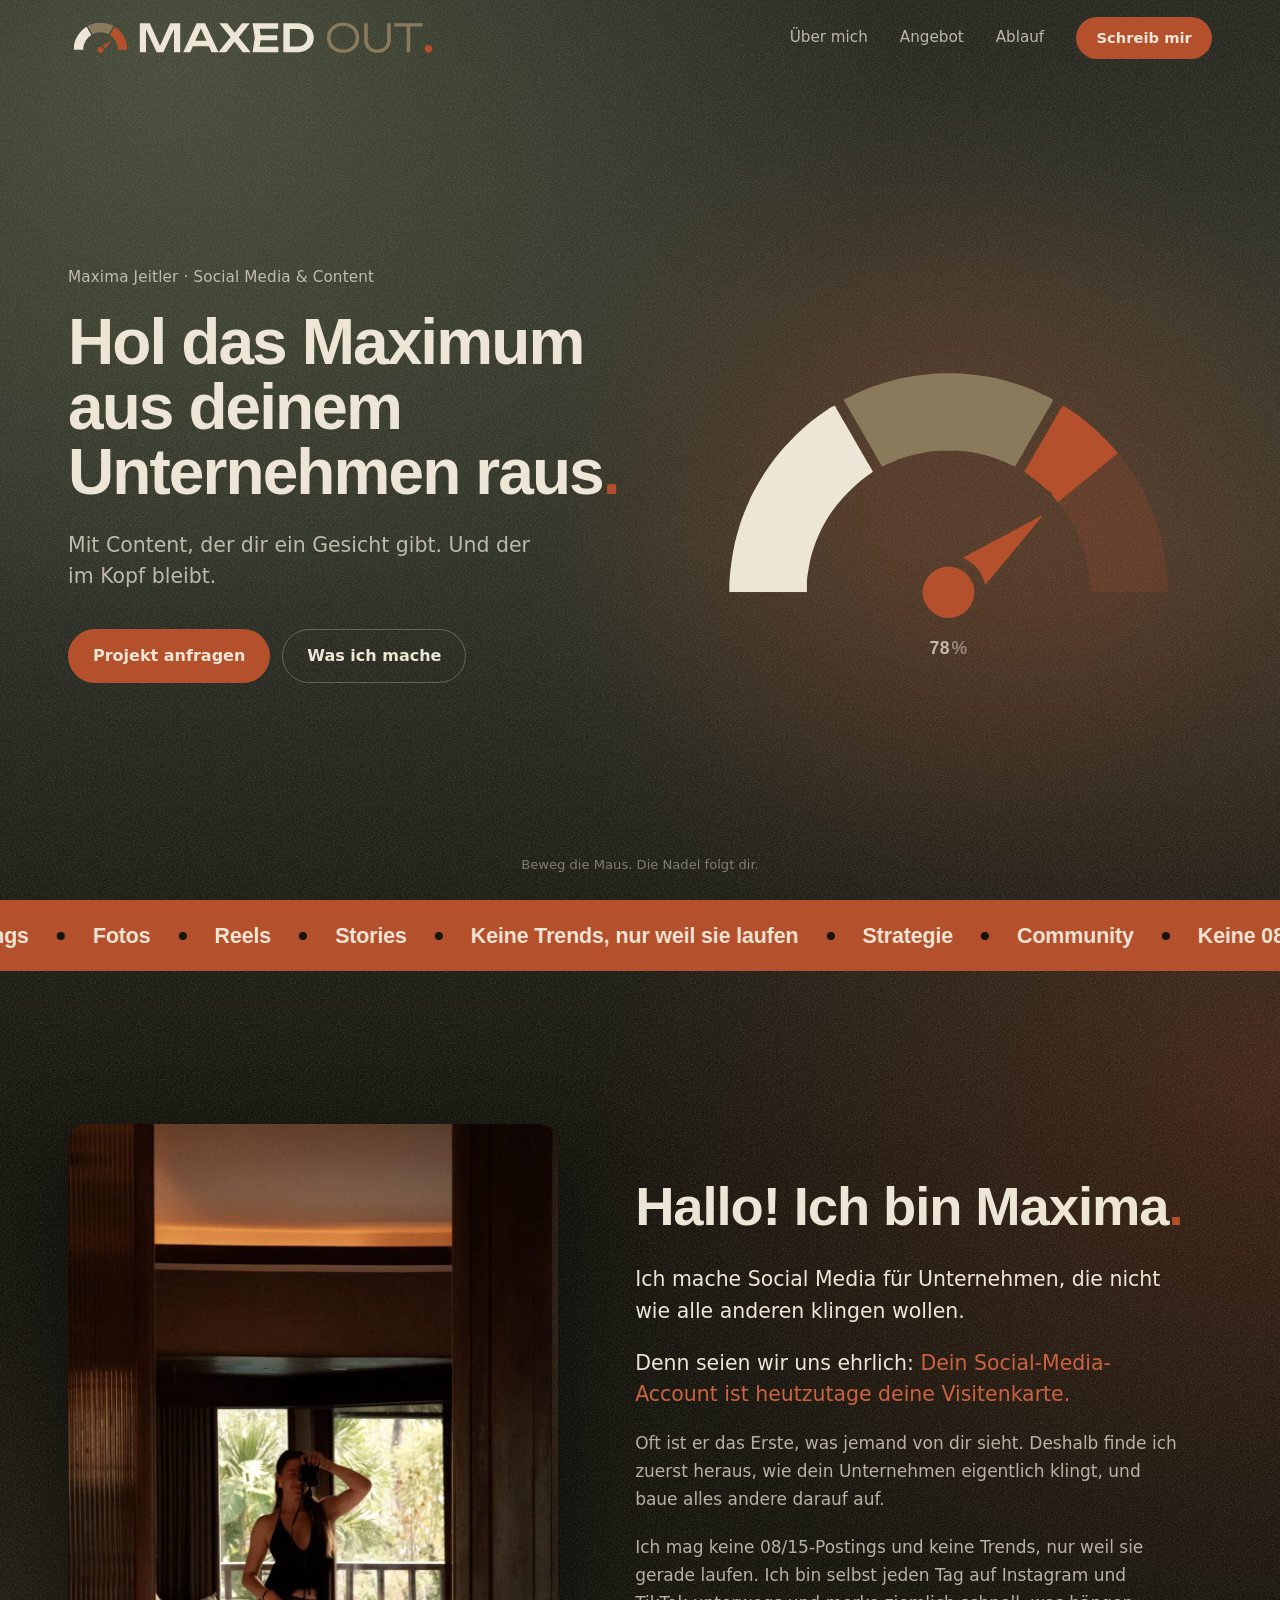
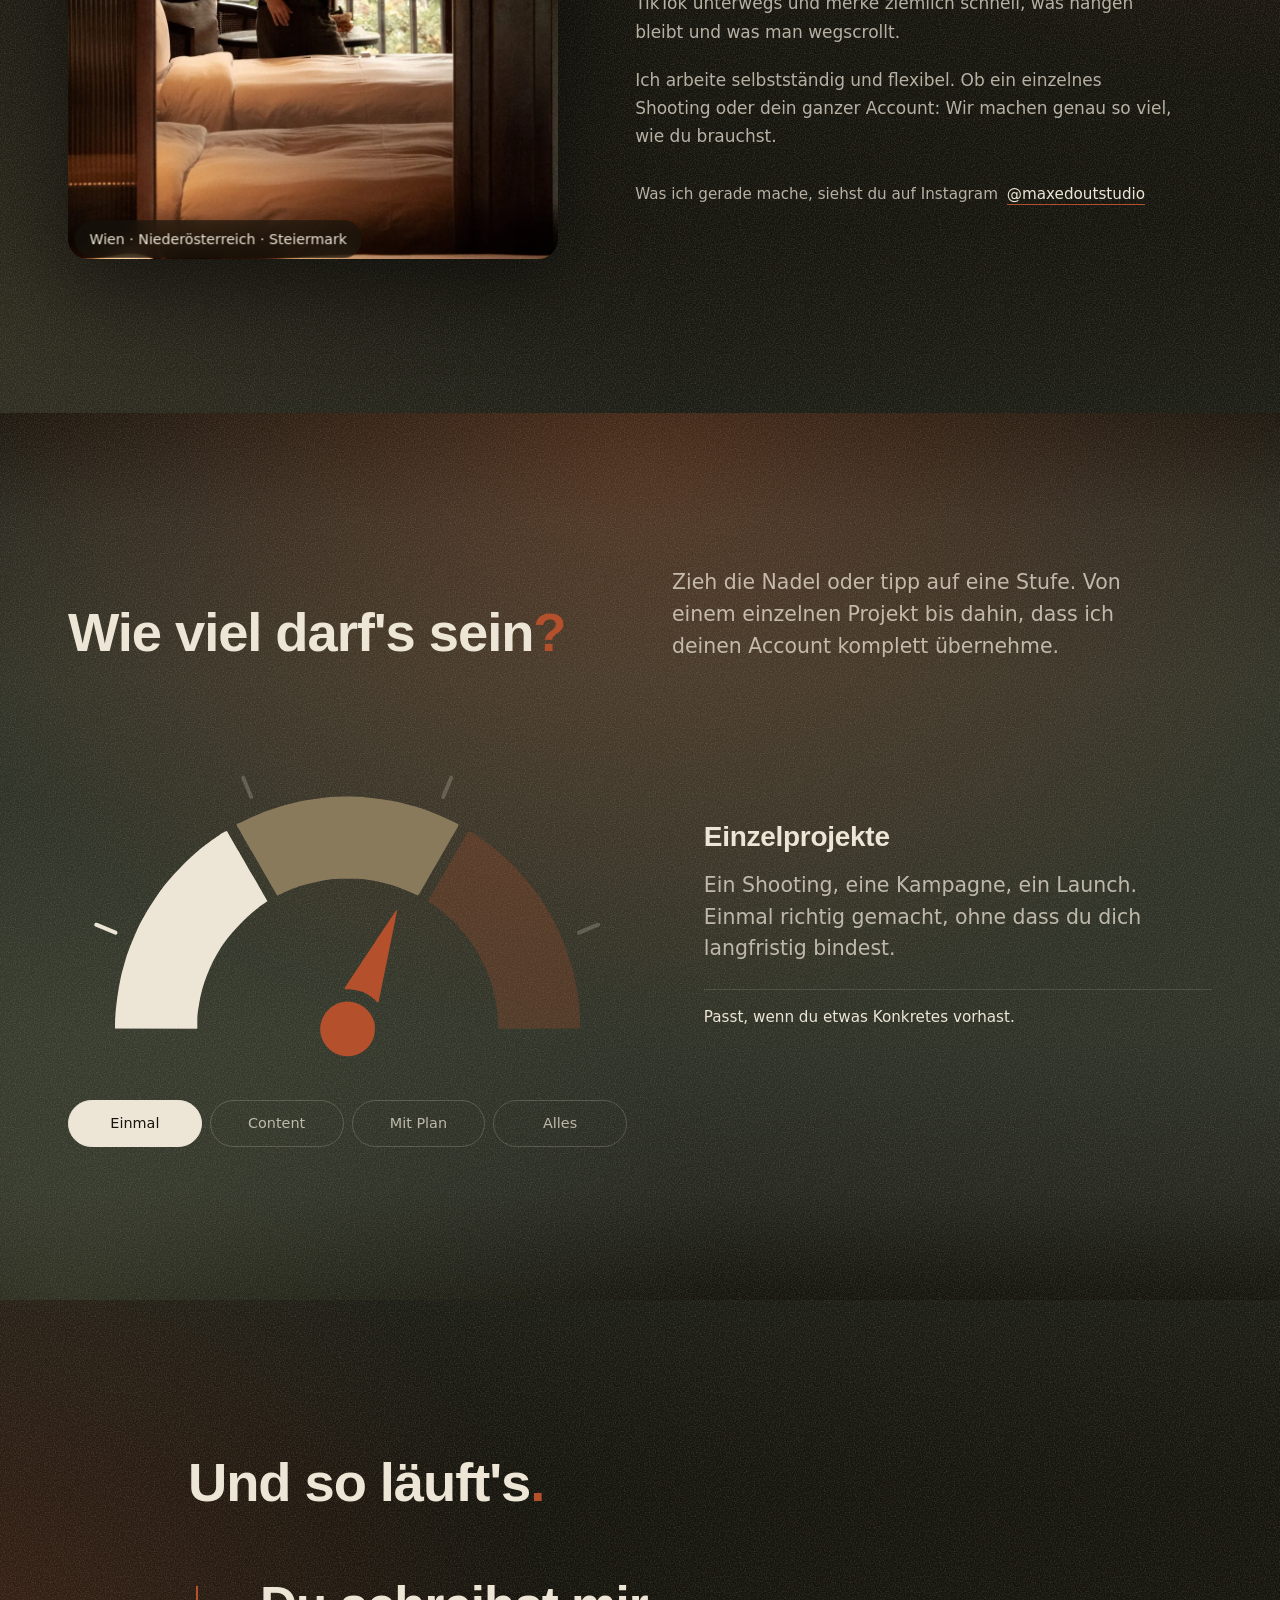
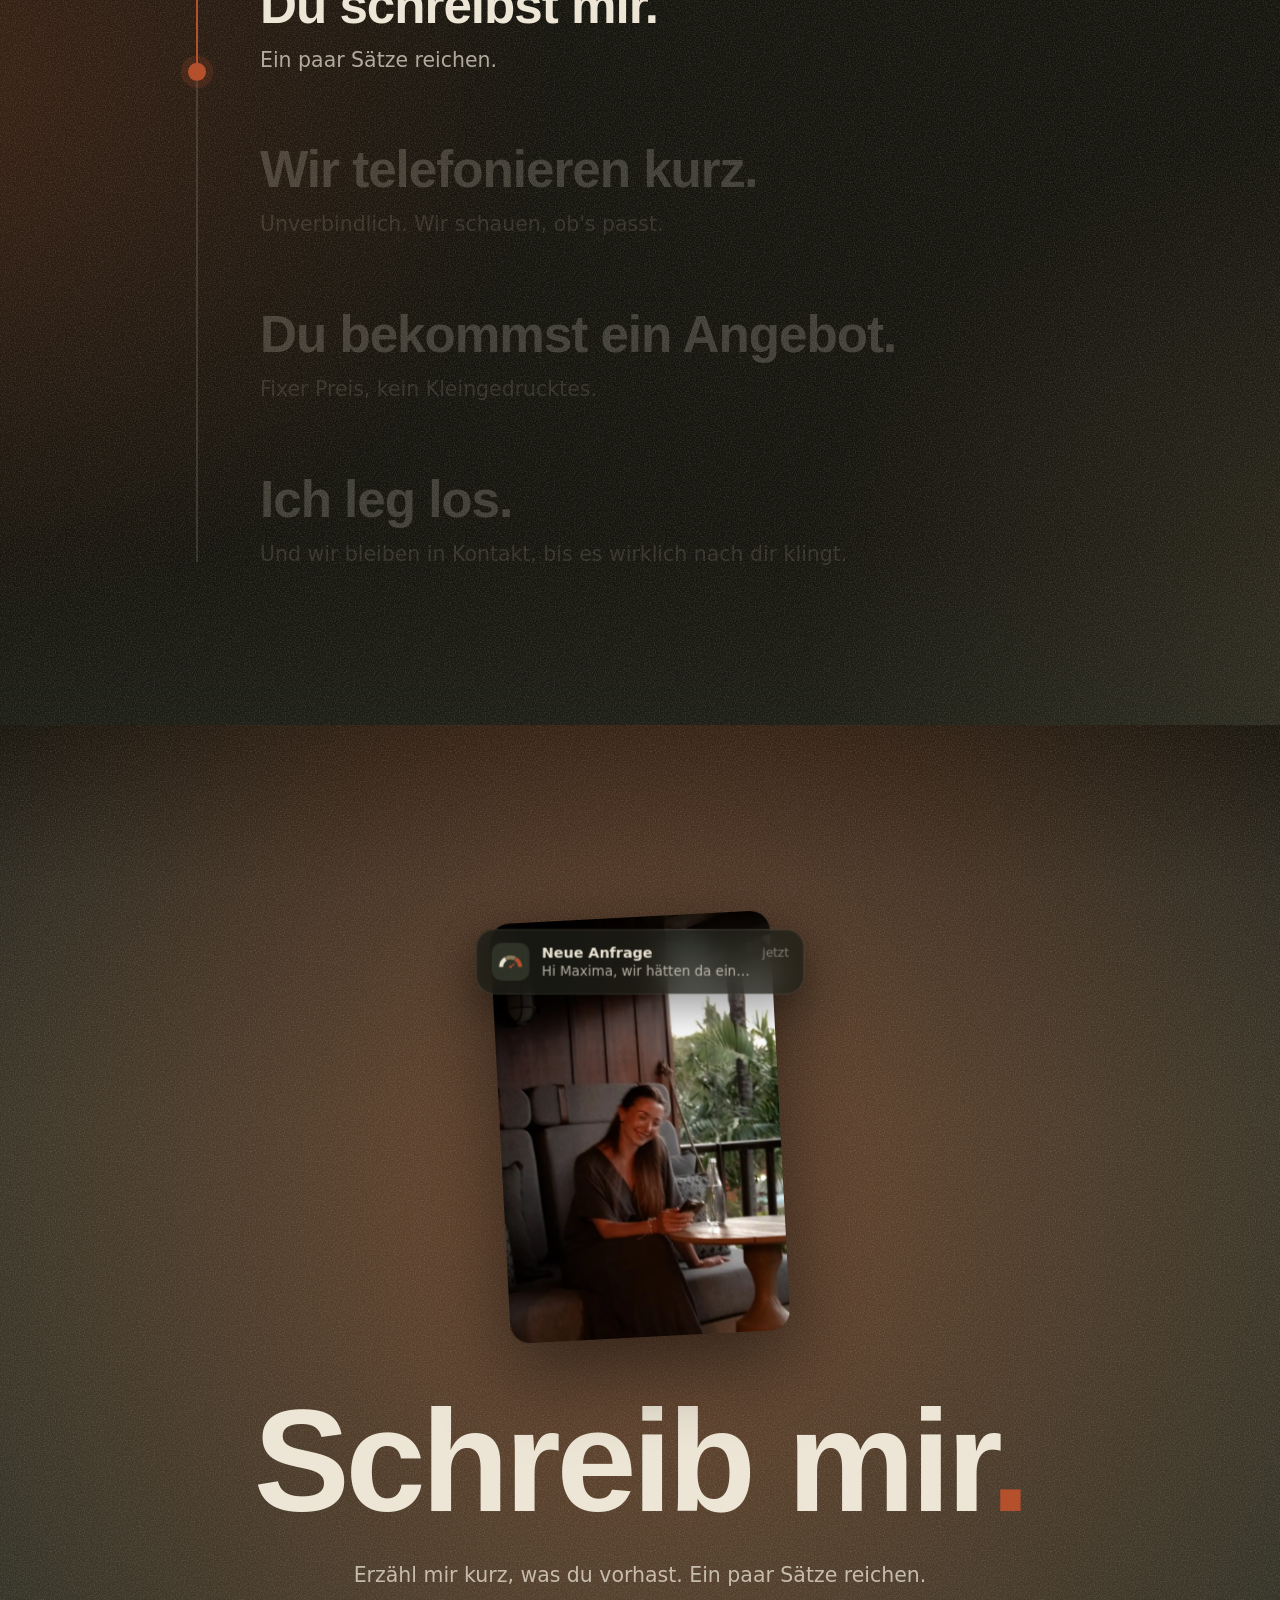
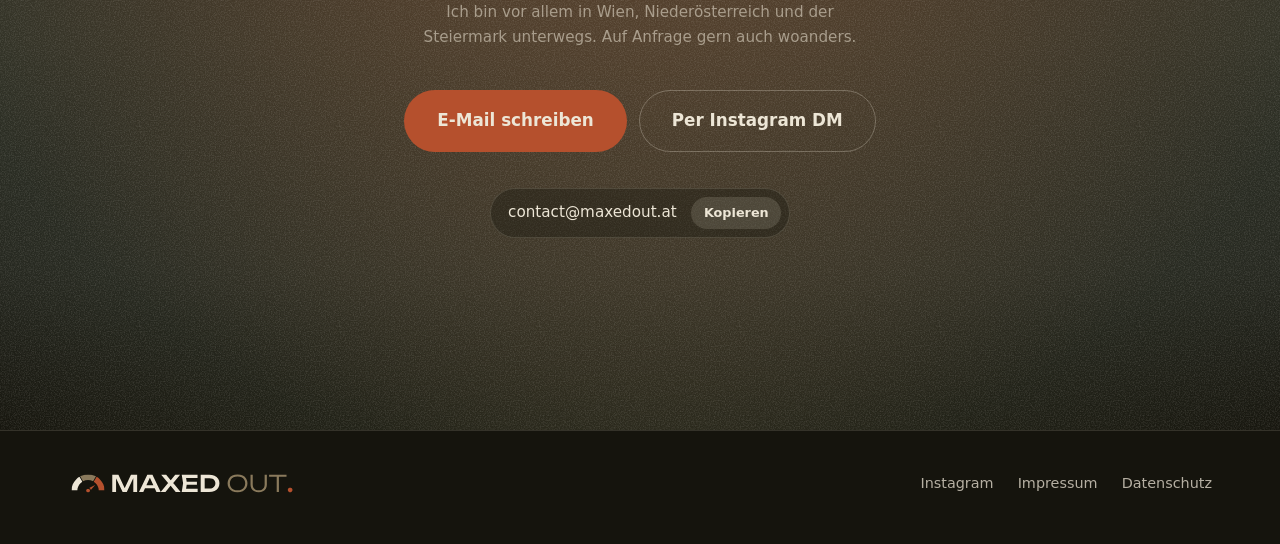
==== commit e4026050: "Schriften lokal statt Google Fonts, Zoho in Datenschutz, Adresse 8/2" ====
--- a/index.html
+++ b/index.html
@@ -30,9 +30,9 @@
 }
 </script>
 <link rel="icon" href="favicon.svg" type="image/svg+xml">
-<link rel="preconnect" href="https://fonts.googleapis.com">
-<link rel="preconnect" href="https://fonts.gstatic.com" crossorigin>
-<link href="https://fonts.googleapis.com/css2?family=Unbounded:wght@500;600;700;800&family=Sora:wght@300;400;500;600&display=swap" rel="stylesheet">
+<link rel="preload" href="fonts/unbounded-latin.woff2" as="font" type="font/woff2" crossorigin>
+<link rel="preload" href="fonts/sora-latin.woff2" as="font" type="font/woff2" crossorigin>
+<link rel="stylesheet" href="fonts.css">
 <link rel="stylesheet" href="styles.css">
 <script>document.documentElement.classList.add('js')</script>
 </head>
--- a/fonts.css
+++ b/fonts.css
@@ -0,0 +1,33 @@
+/* Schriften lokal (statt Google Fonts), damit keine Besucherdaten an Google gehen */
+@font-face {
+  font-family: 'Sora';
+  font-style: normal;
+  font-weight: 300 700;
+  font-display: swap;
+  src: url(fonts/sora-latin-ext.woff2) format('woff2');
+  unicode-range: U+0100-02BA, U+02BD-02C5, U+02C7-02CC, U+02CE-02D7, U+02DD-02FF, U+0304, U+0308, U+0329, U+1D00-1DBF, U+1E00-1E9F, U+1EF2-1EFF, U+2020, U+20A0-20AB, U+20AD-20C0, U+2113, U+2C60-2C7F, U+A720-A7FF;
+}
+@font-face {
+  font-family: 'Sora';
+  font-style: normal;
+  font-weight: 300 700;
+  font-display: swap;
+  src: url(fonts/sora-latin.woff2) format('woff2');
+  unicode-range: U+0000-00FF, U+0131, U+0152-0153, U+02BB-02BC, U+02C6, U+02DA, U+02DC, U+0304, U+0308, U+0329, U+2000-206F, U+20AC, U+2122, U+2191, U+2193, U+2212, U+2215, U+FEFF, U+FFFD;
+}
+@font-face {
+  font-family: 'Unbounded';
+  font-style: normal;
+  font-weight: 500 800;
+  font-display: swap;
+  src: url(fonts/unbounded-latin-ext.woff2) format('woff2');
+  unicode-range: U+0100-02BA, U+02BD-02C5, U+02C7-02CC, U+02CE-02D7, U+02DD-02FF, U+0304, U+0308, U+0329, U+1D00-1DBF, U+1E00-1E9F, U+1EF2-1EFF, U+2020, U+20A0-20AB, U+20AD-20C0, U+2113, U+2C60-2C7F, U+A720-A7FF;
+}
+@font-face {
+  font-family: 'Unbounded';
+  font-style: normal;
+  font-weight: 500 800;
+  font-display: swap;
+  src: url(fonts/unbounded-latin.woff2) format('woff2');
+  unicode-range: U+0000-00FF, U+0131, U+0152-0153, U+02BB-02BC, U+02C6, U+02DA, U+02DC, U+0304, U+0308, U+0329, U+2000-206F, U+20AC, U+2122, U+2191, U+2193, U+2212, U+2215, U+FEFF, U+FFFD;
+}
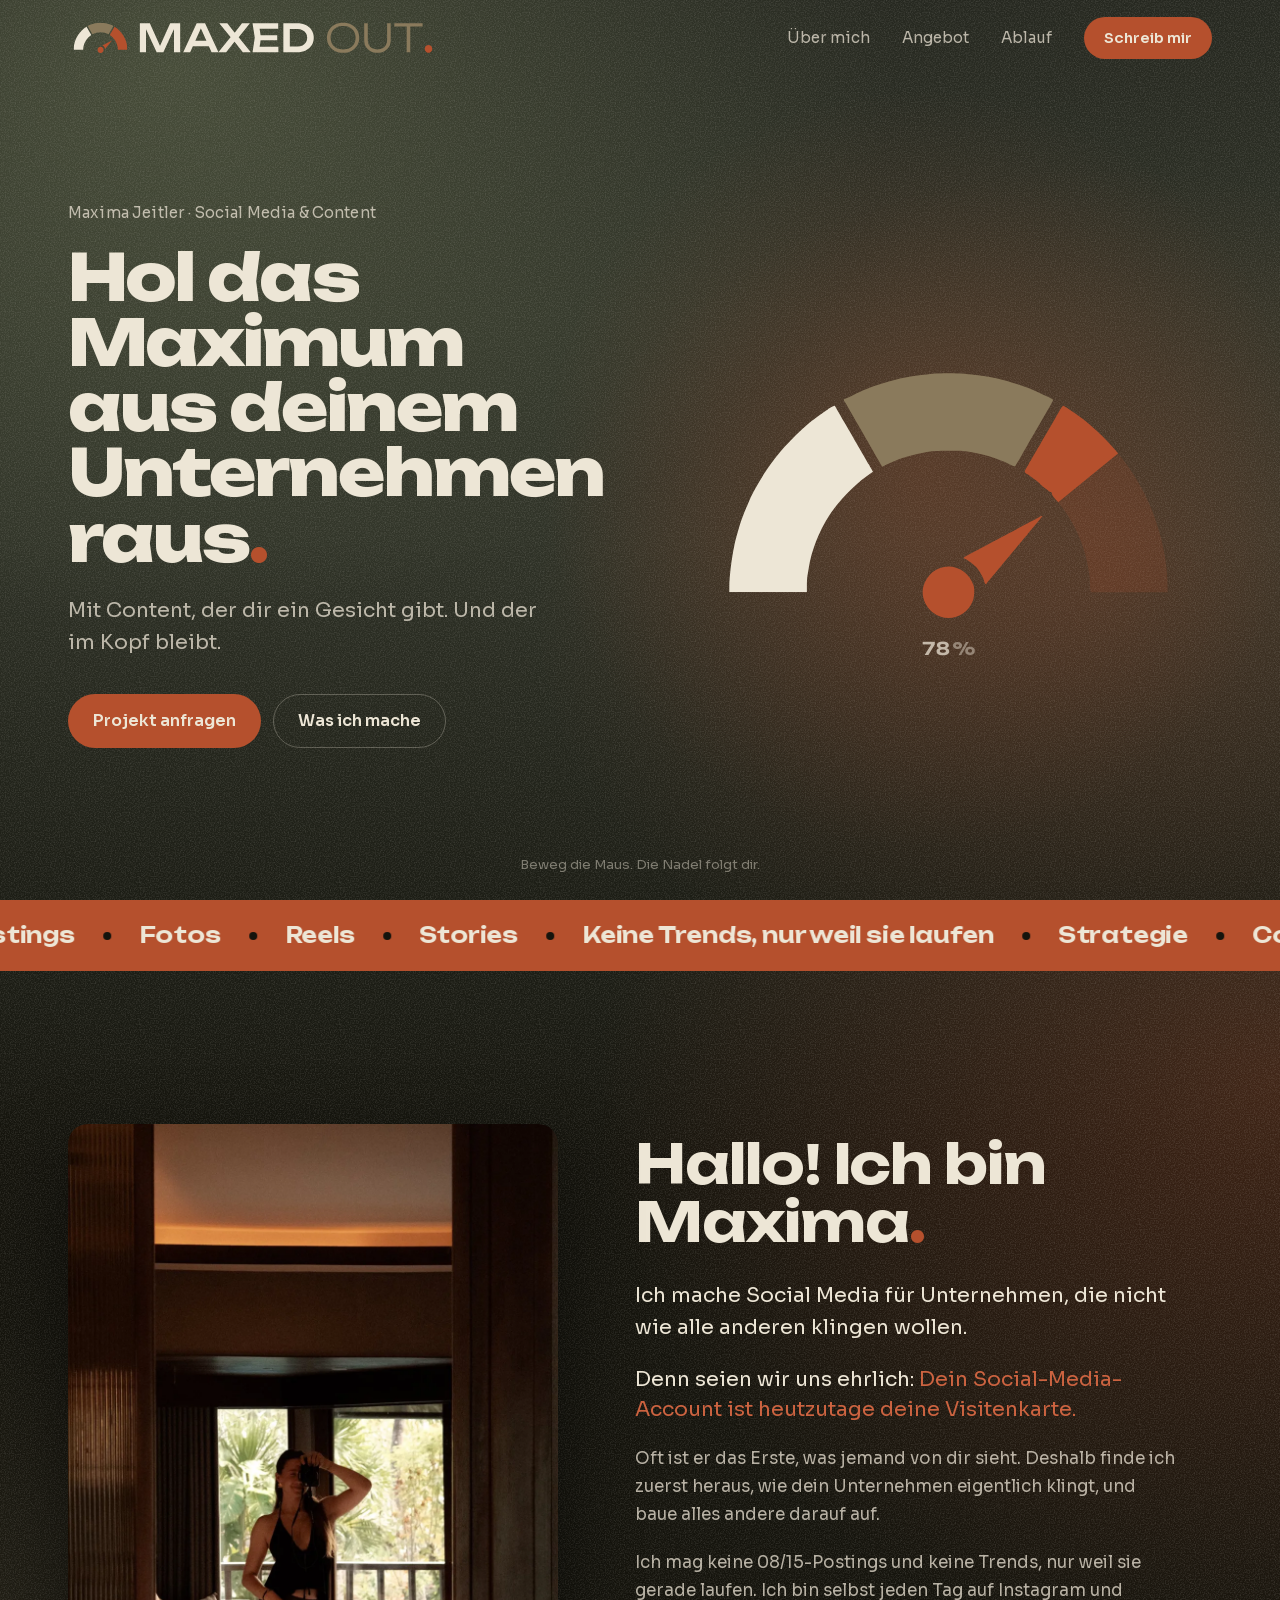
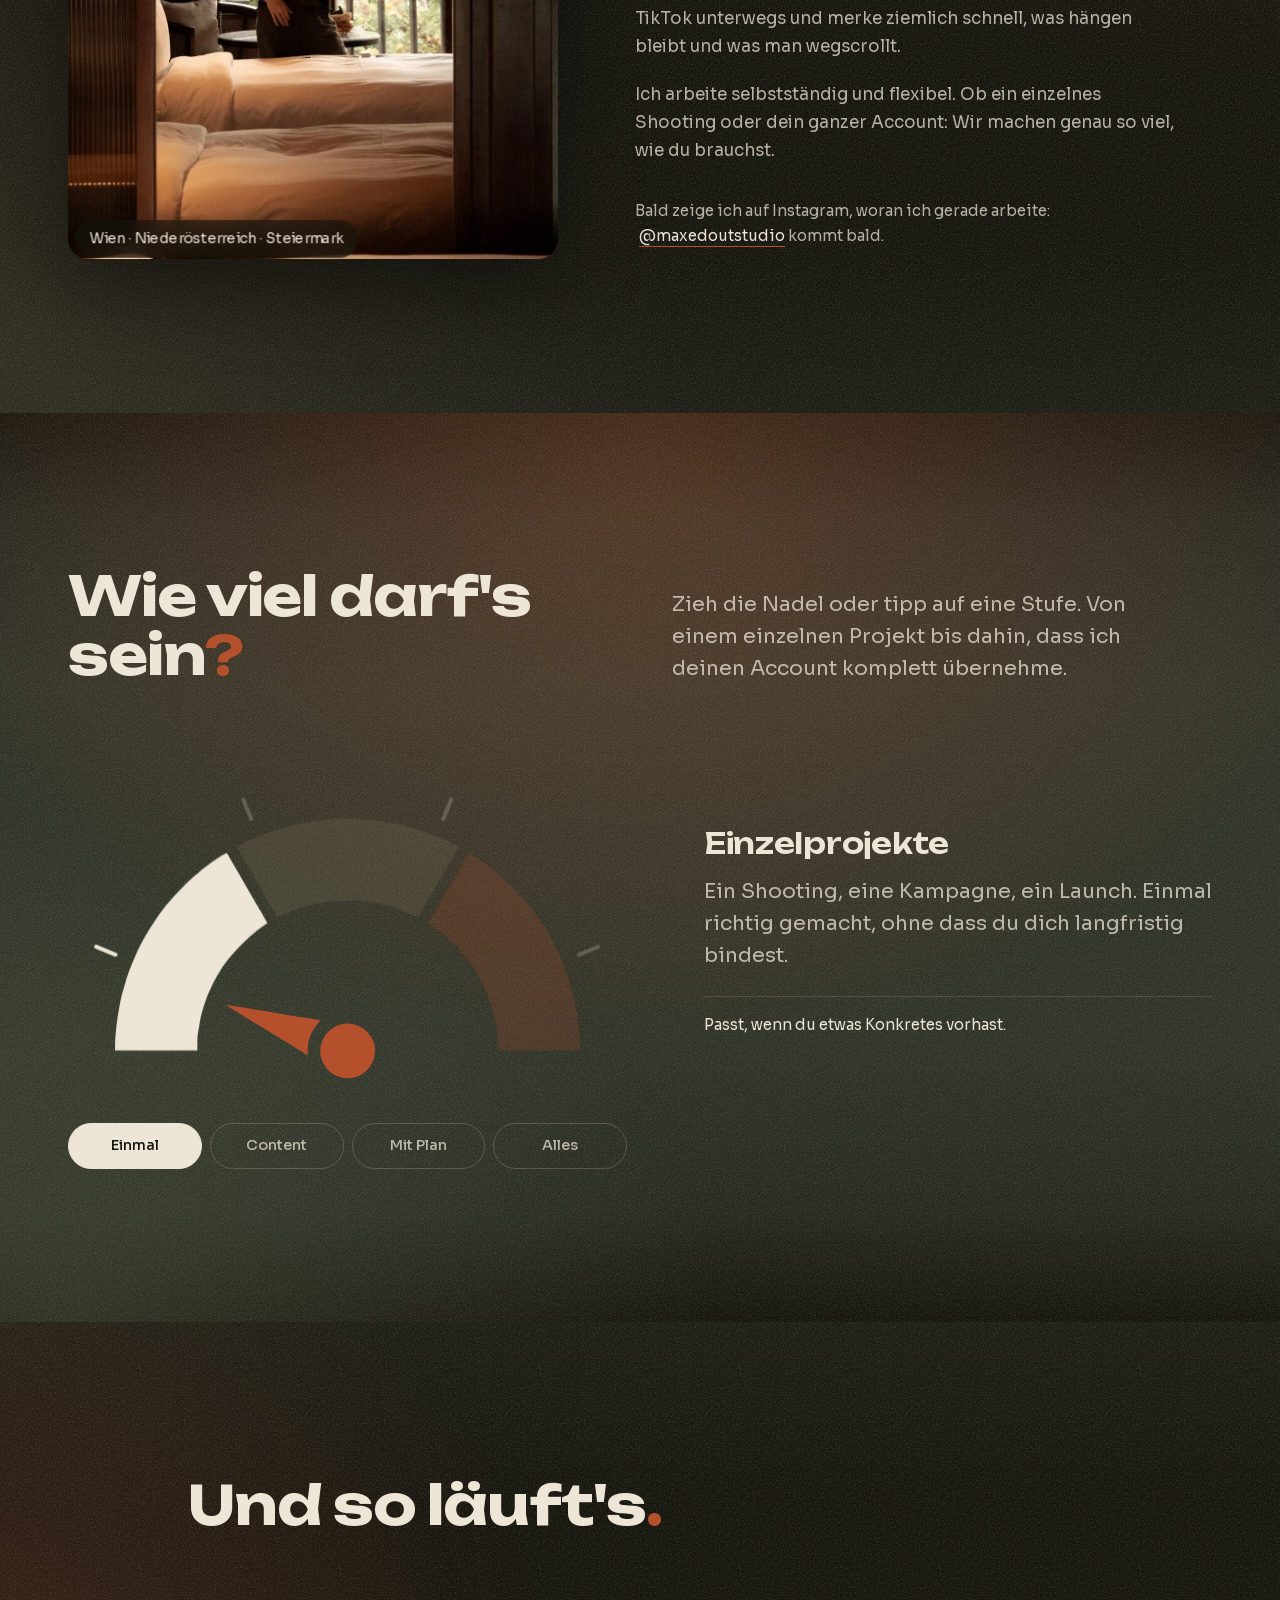
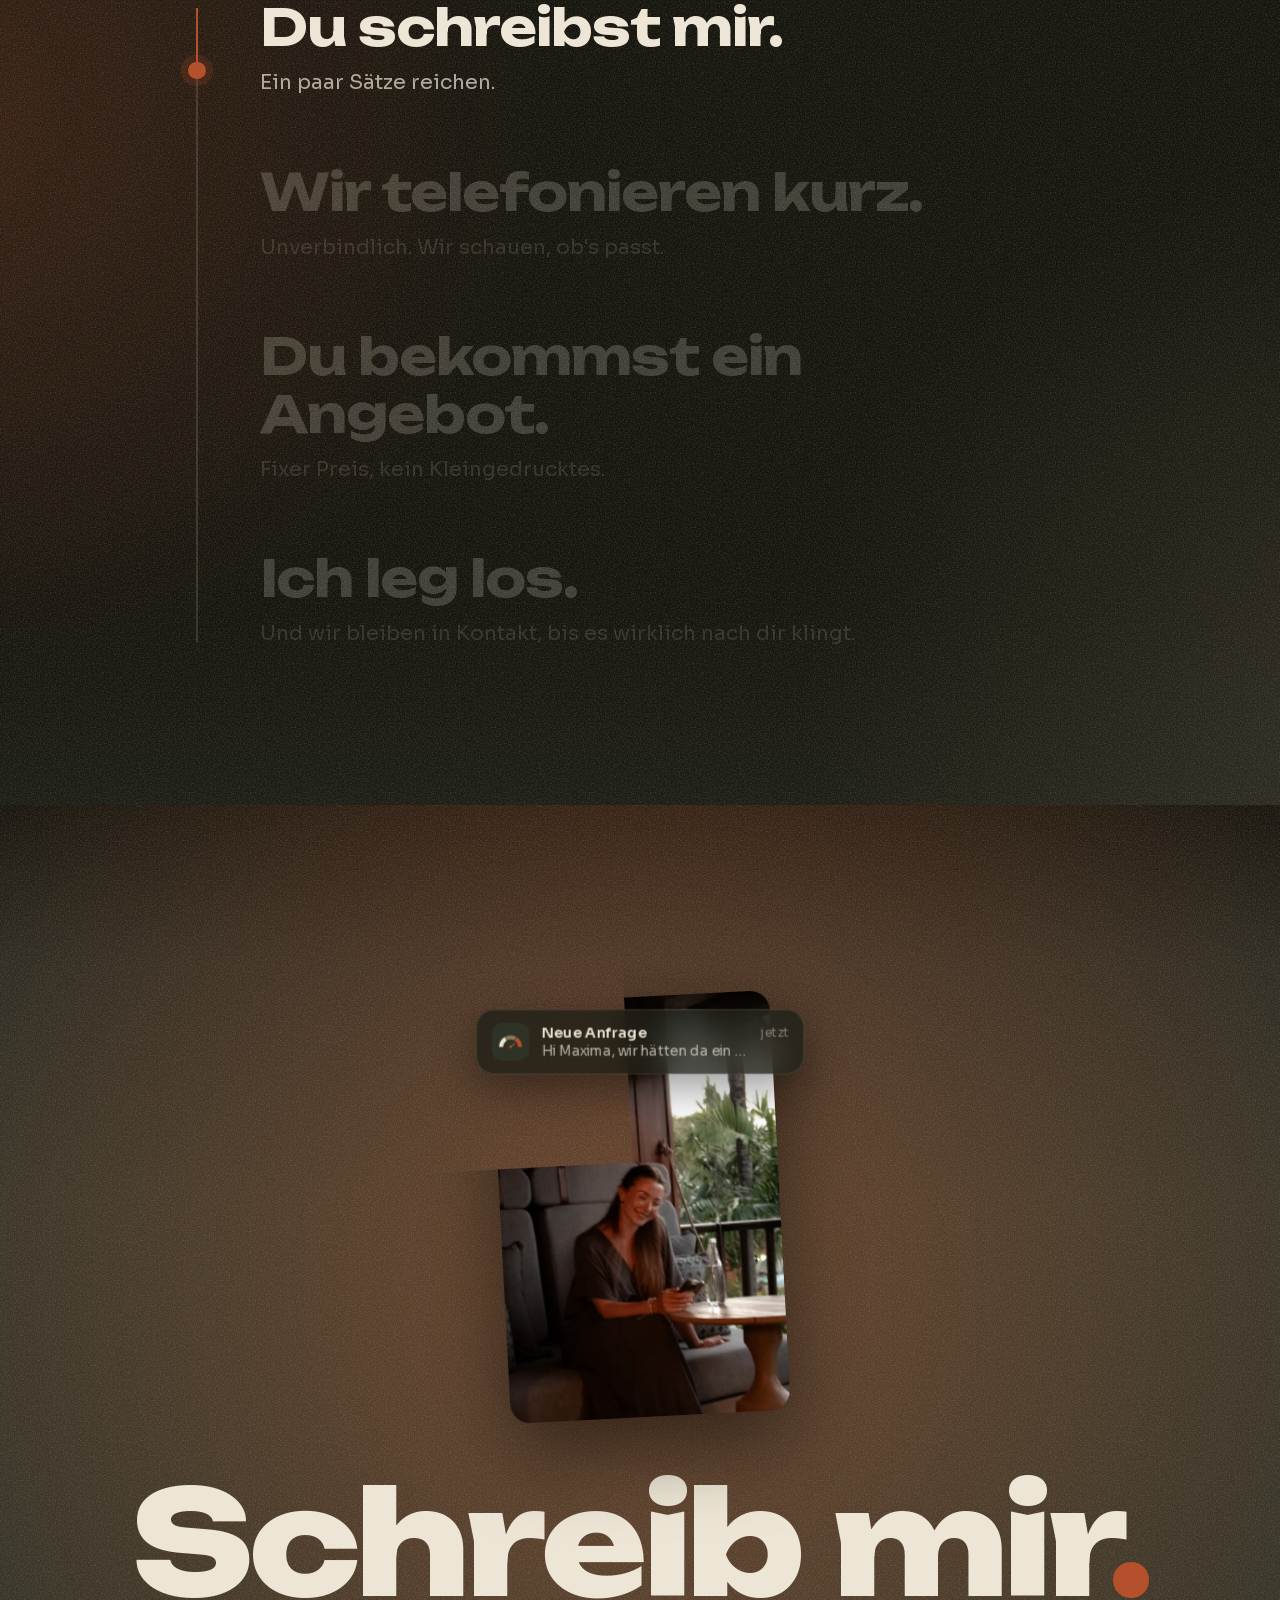
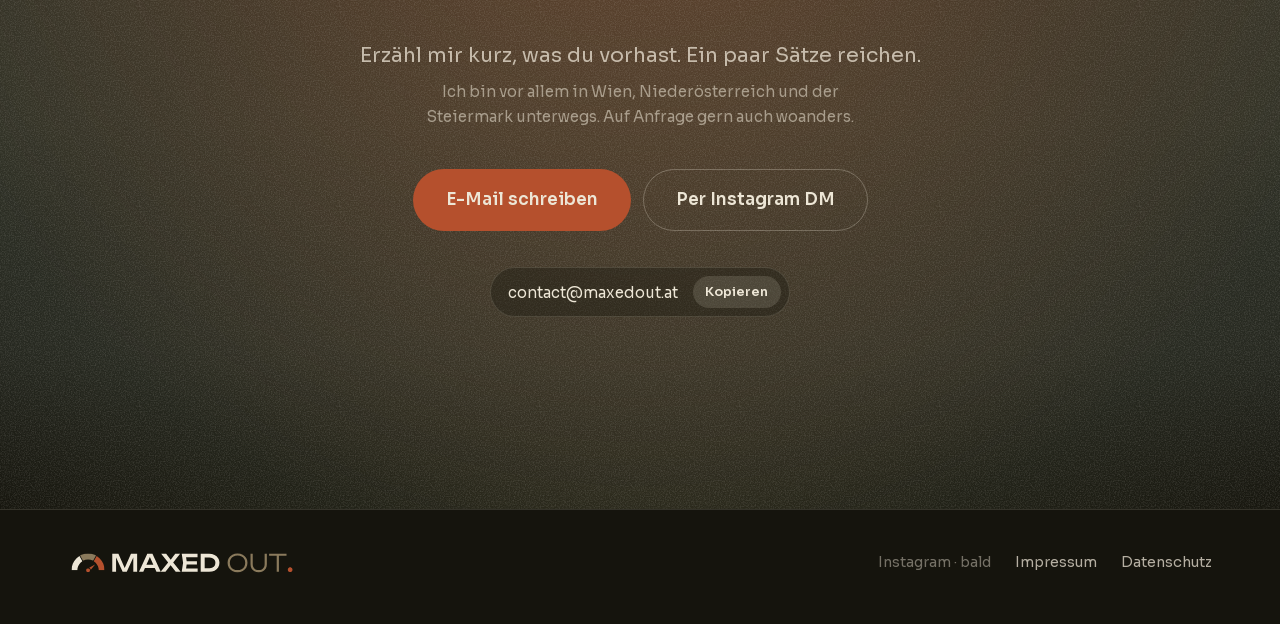
==== commit 7d5b4840: "Add files via upload" ====
--- a/index.html
+++ b/index.html
@@ -26,7 +26,7 @@
   "address": {"@type": "PostalAddress", "addressLocality": "Baden", "postalCode": "2500", "addressCountry": "AT"},
   "areaServed": ["Wien", "Niederösterreich", "Steiermark", "Österreich"],
   "founder": {"@type": "Person", "name": "Maxima Jeitler", "jobTitle": "Social Media & Content Creator"},
-  "sameAs": ["https://www.instagram.com/maxedoutstudio"]
+  "sameAs": []
 }
 </script>
 <link rel="icon" href="favicon.svg" type="image/svg+xml">
@@ -73,7 +73,7 @@
     <a href="#ablauf">Ablauf</a>
     <a href="#kontakt">Kontakt</a>
   </nav>
-  <a class="drawer__insta" href="https://instagram.com/maxedoutstudio" target="_blank" rel="noopener">@maxedoutstudio</a>
+  <span class="drawer__insta">@maxedoutstudio · bald auf Instagram</span>
 </div>
 
 <main id="main">
@@ -125,7 +125,7 @@
         <p data-reveal>Oft ist er das Erste, was jemand von dir sieht. Deshalb finde ich zuerst heraus, wie dein Unternehmen eigentlich klingt, und baue alles andere darauf auf.</p>
         <p data-reveal>Ich mag keine 08/15-Postings und keine Trends, nur weil sie gerade laufen. Ich bin selbst jeden Tag auf Instagram und TikTok unterwegs und merke ziemlich schnell, was hängen bleibt und was man wegscrollt.</p>
         <p data-reveal>Ich arbeite selbstständig und flexibel. Ob ein einzelnes Shooting oder dein ganzer Account: Wir machen genau so viel, wie du brauchst.</p>
-        <a class="about__insta" href="https://instagram.com/maxedoutstudio" target="_blank" rel="noopener" data-reveal>Was ich gerade mache, siehst du auf Instagram <span>@maxedoutstudio</span></a>
+        <p class="about__insta" data-reveal>Bald zeige ich auf Instagram, woran ich gerade arbeite: <span>@maxedoutstudio</span> kommt bald.</p>
       </div>
     </div>
   </section>
@@ -234,7 +234,7 @@
       <img class="logo logo--footer" src="maxed-out-mittel.svg" alt="MAXED OUT.">
     </a>
     <div class="footer__links">
-      <a href="https://instagram.com/maxedoutstudio" target="_blank" rel="noopener">Instagram</a>
+      <span class="footer__soon">Instagram · bald</span>
       <a href="impressum.html">Impressum</a>
       <a href="datenschutz.html">Datenschutz</a>
     </div>
--- a/styles.css
+++ b/styles.css
@@ -321,7 +321,7 @@
 .accent-text { color: var(--rust-bright); }
 .about__insta { display: inline-block; margin-top: 2rem; color: var(--sand-dim); text-decoration: none; font-size: .95rem; }
 .about__insta span { color: var(--sand); border-bottom: 1px solid var(--rust); padding-bottom: 1px; margin-left: .25rem; transition: color .3s; }
-@media (hover: hover) { .about__insta:hover span { color: var(--rust-bright); } }
+
 @media (max-width: 860px) {
   .about__grid { grid-template-columns: 1fr; }
   .about__portrait { max-width: 420px; width: 100%; margin: 0 auto; }
@@ -461,6 +461,7 @@
 .footer__links { display: flex; gap: 1.5rem; font-size: .9rem; }
 .footer__links a { color: var(--sand-dim); text-decoration: none; transition: color .3s; }
 .footer__links a:hover { color: var(--sand); }
+.footer__soon { color: var(--sand-dim); opacity: .6; }
 @media (max-width: 560px) {
   .contact__actions { display: grid; grid-template-columns: 1fr; width: 100%; max-width: 22rem; }
   .contact__actions .btn { width: 100%; }
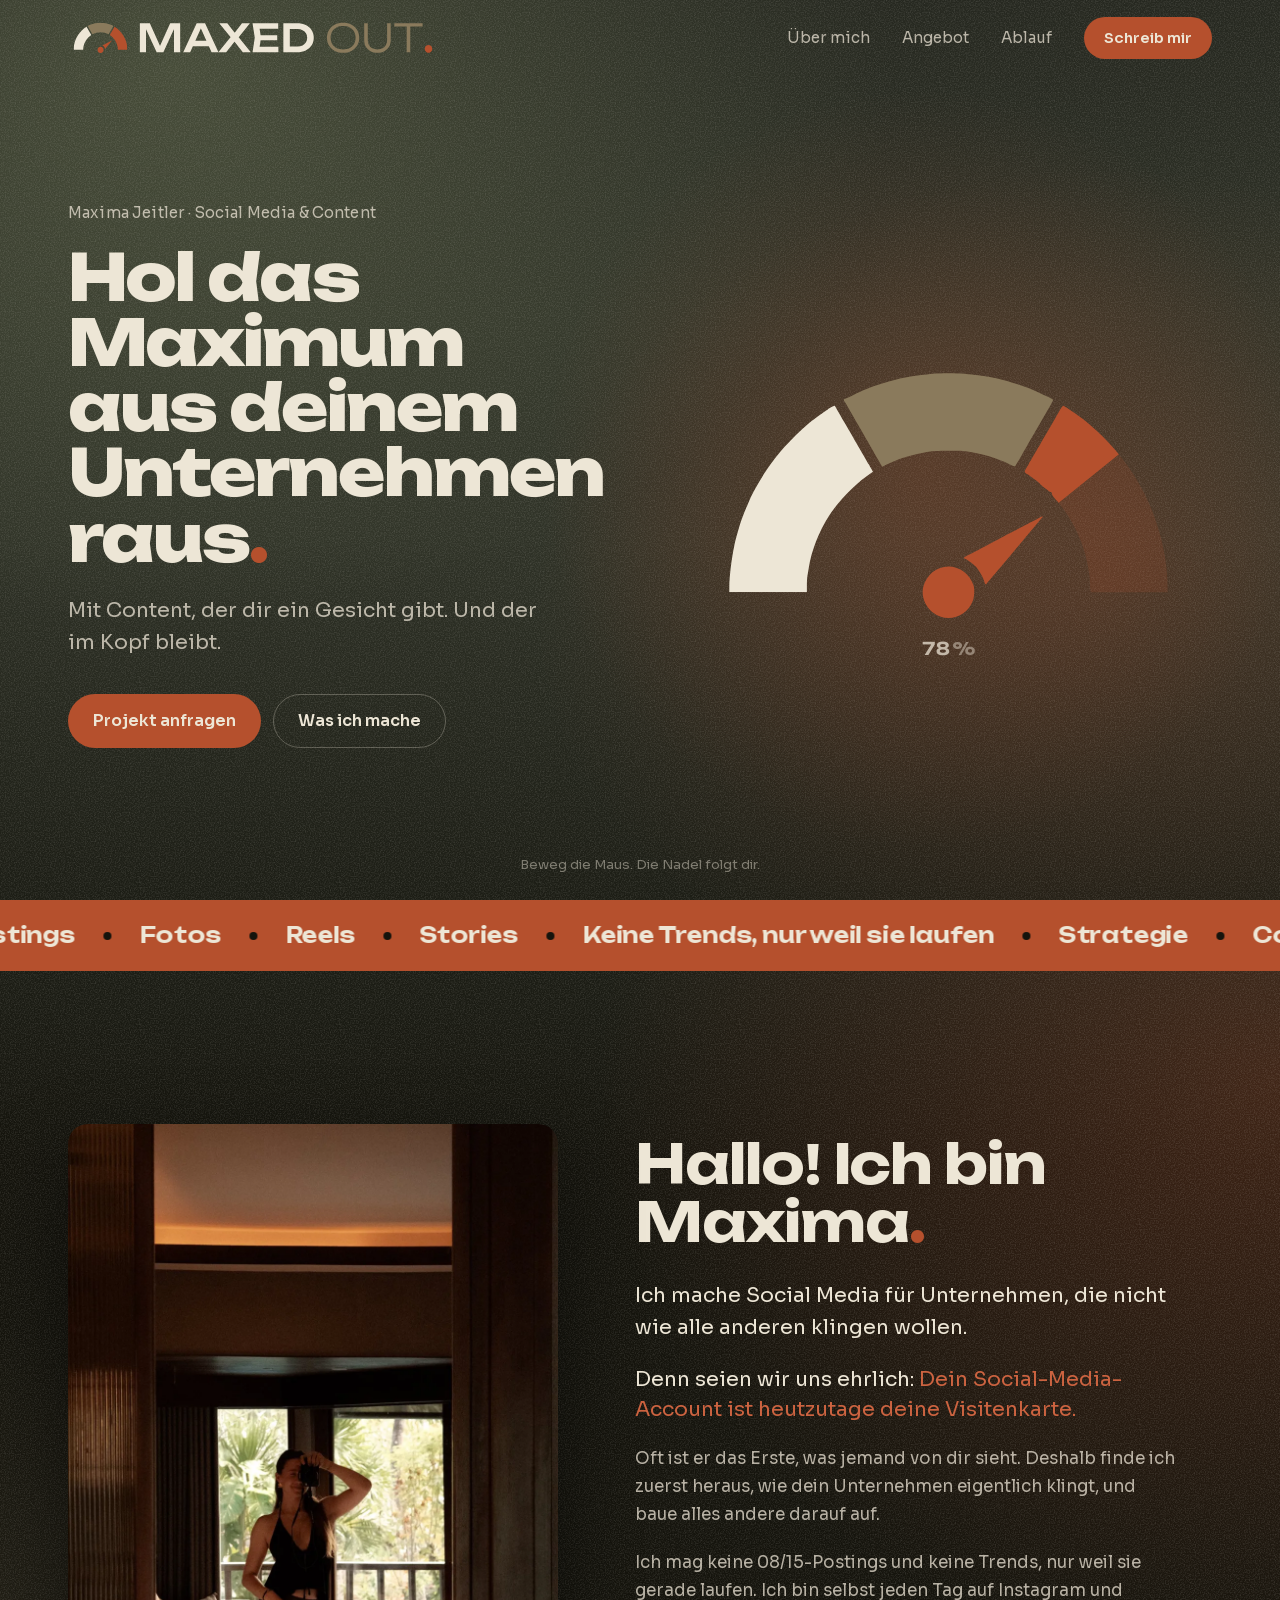
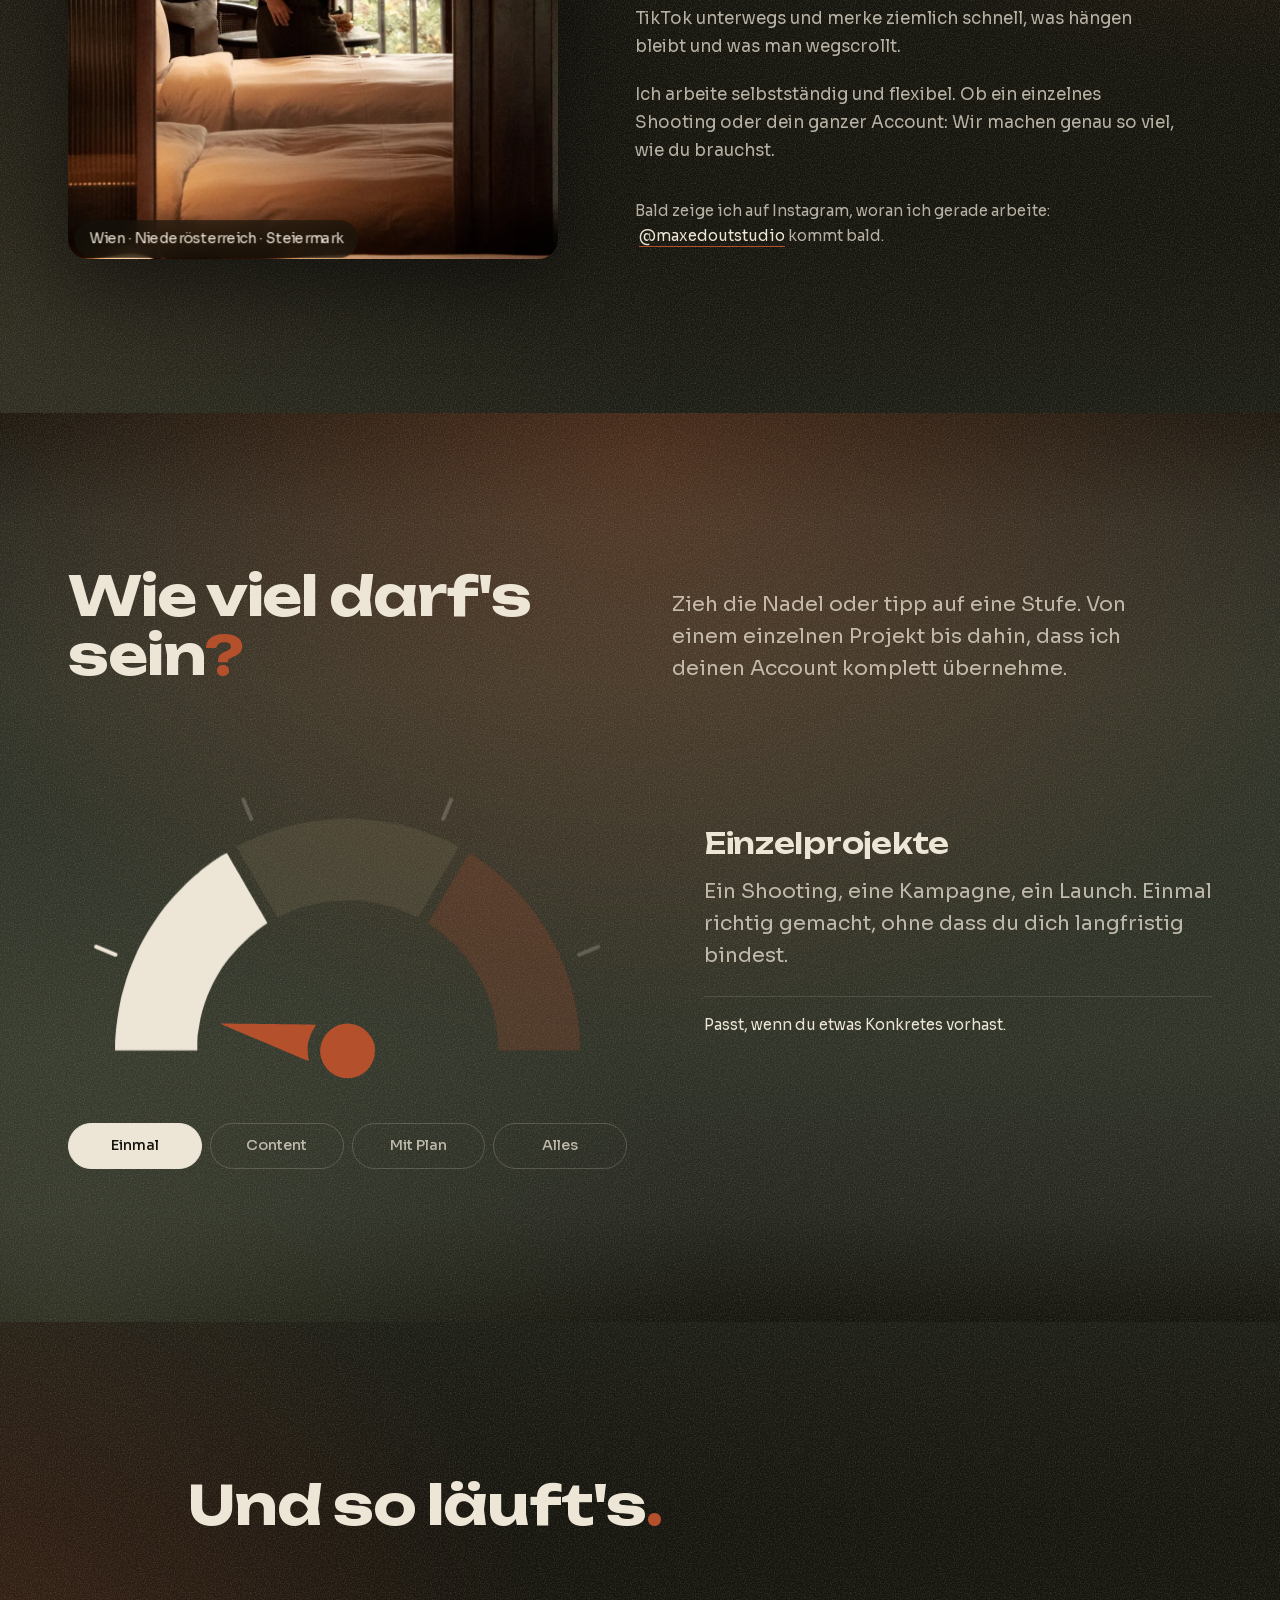
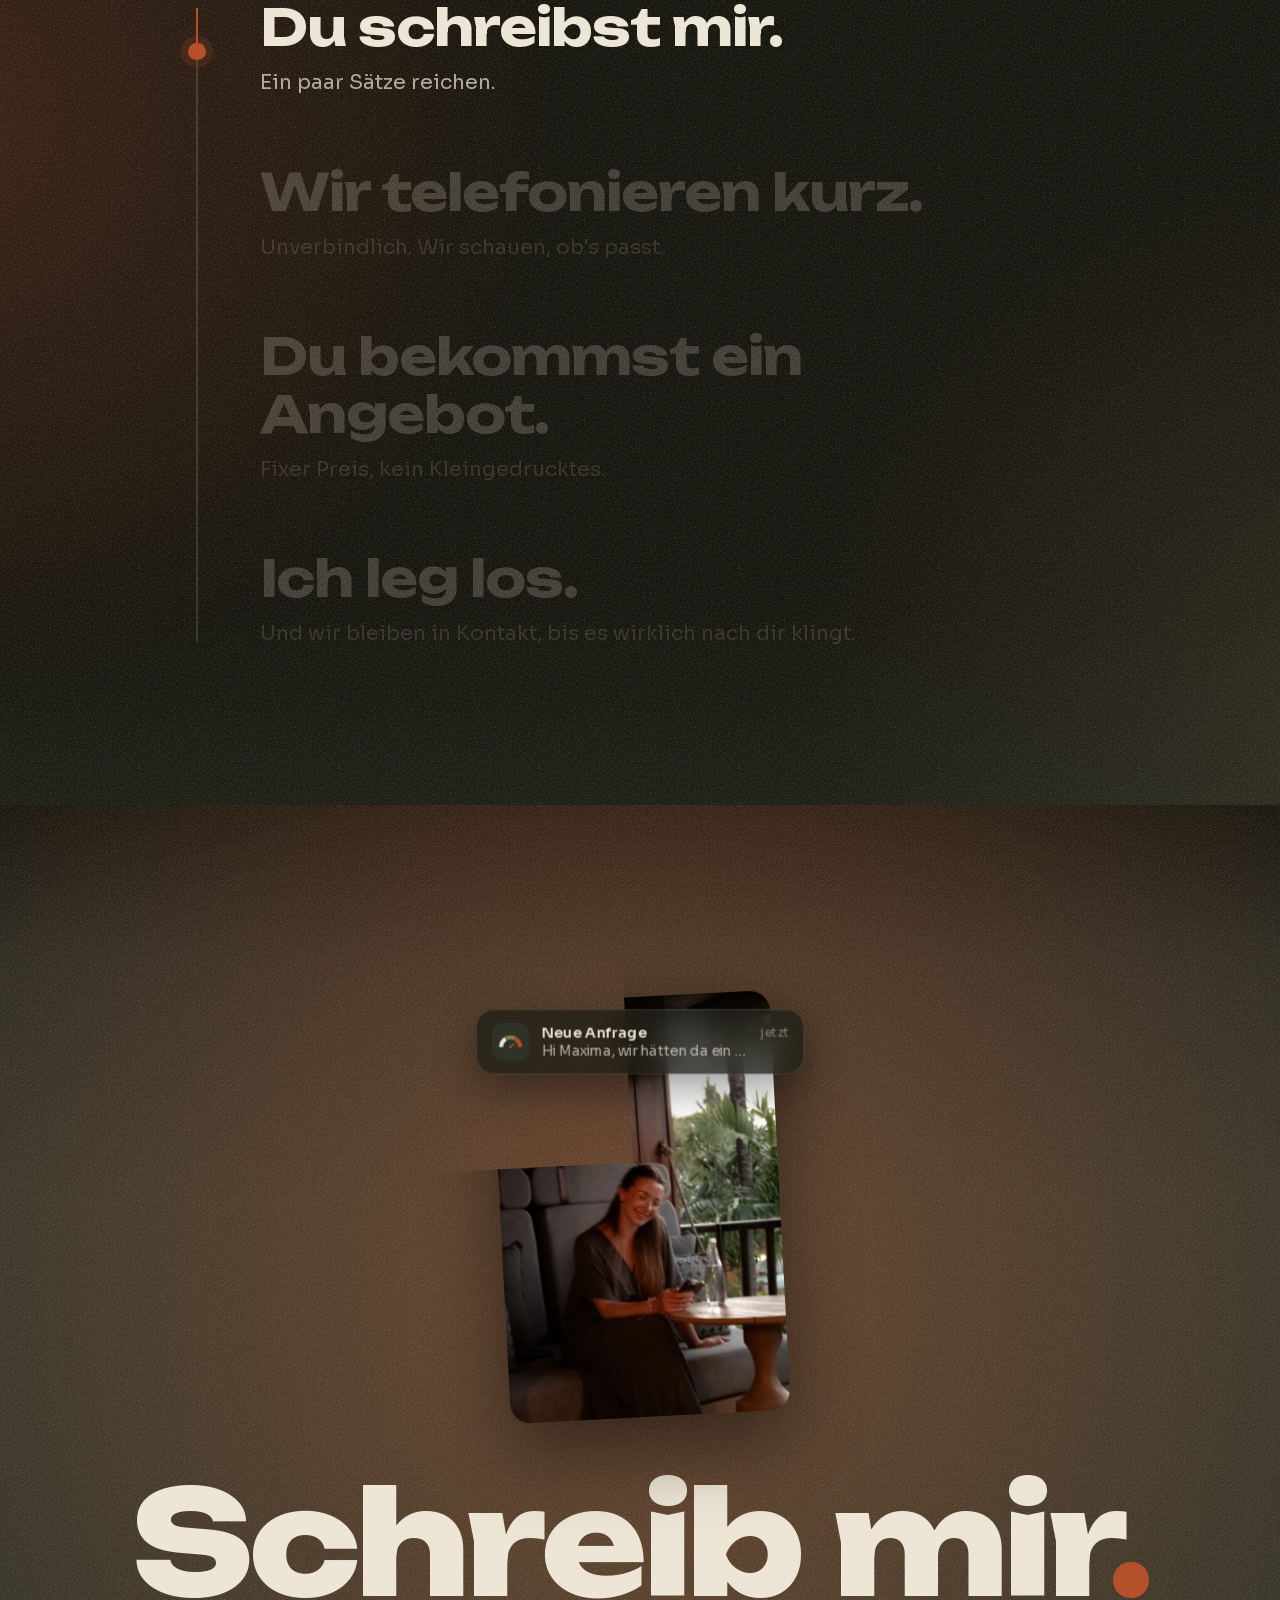
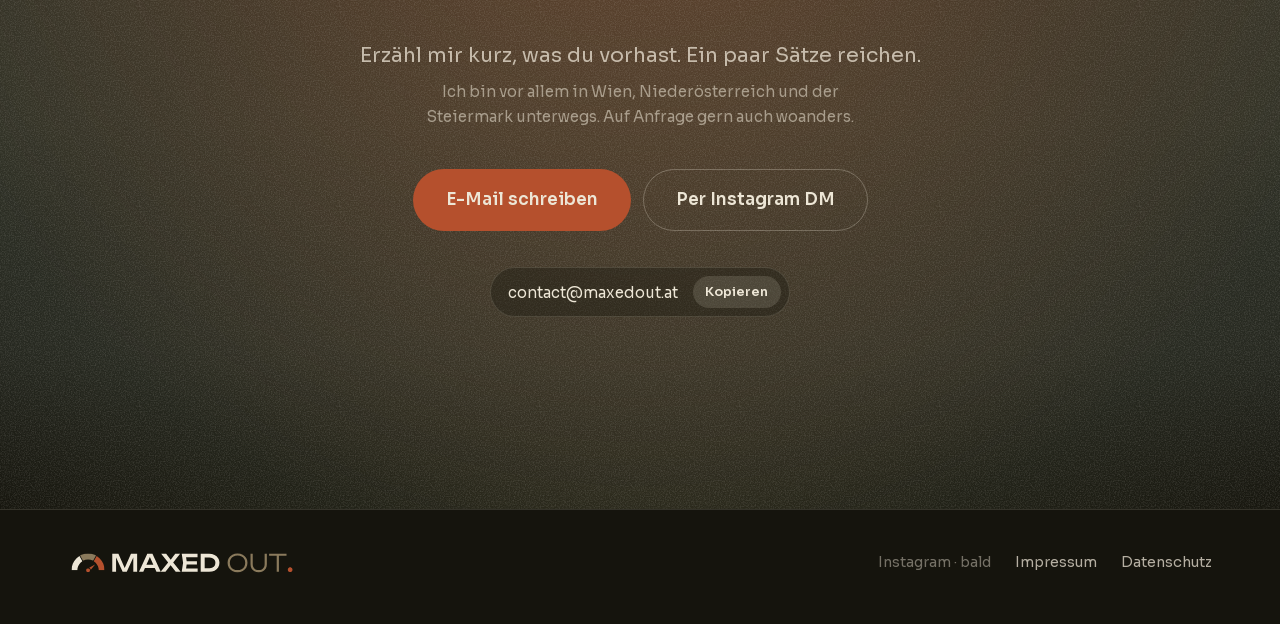
==== commit 7d7b3b65: "Add files via upload" ====
--- a/index.html
+++ b/index.html
@@ -23,7 +23,6 @@
   "logo": "https://maxedout.at/maxed-out-full.svg",
   "image": "https://maxedout.at/maxima-portrait-web.jpg",
   "email": "contact@maxedout.at",
-  "address": {"@type": "PostalAddress", "addressLocality": "Baden", "postalCode": "2500", "addressCountry": "AT"},
   "areaServed": ["Wien", "Niederösterreich", "Steiermark", "Österreich"],
   "founder": {"@type": "Person", "name": "Maxima Jeitler", "jobTitle": "Social Media & Content Creator"},
   "sameAs": []
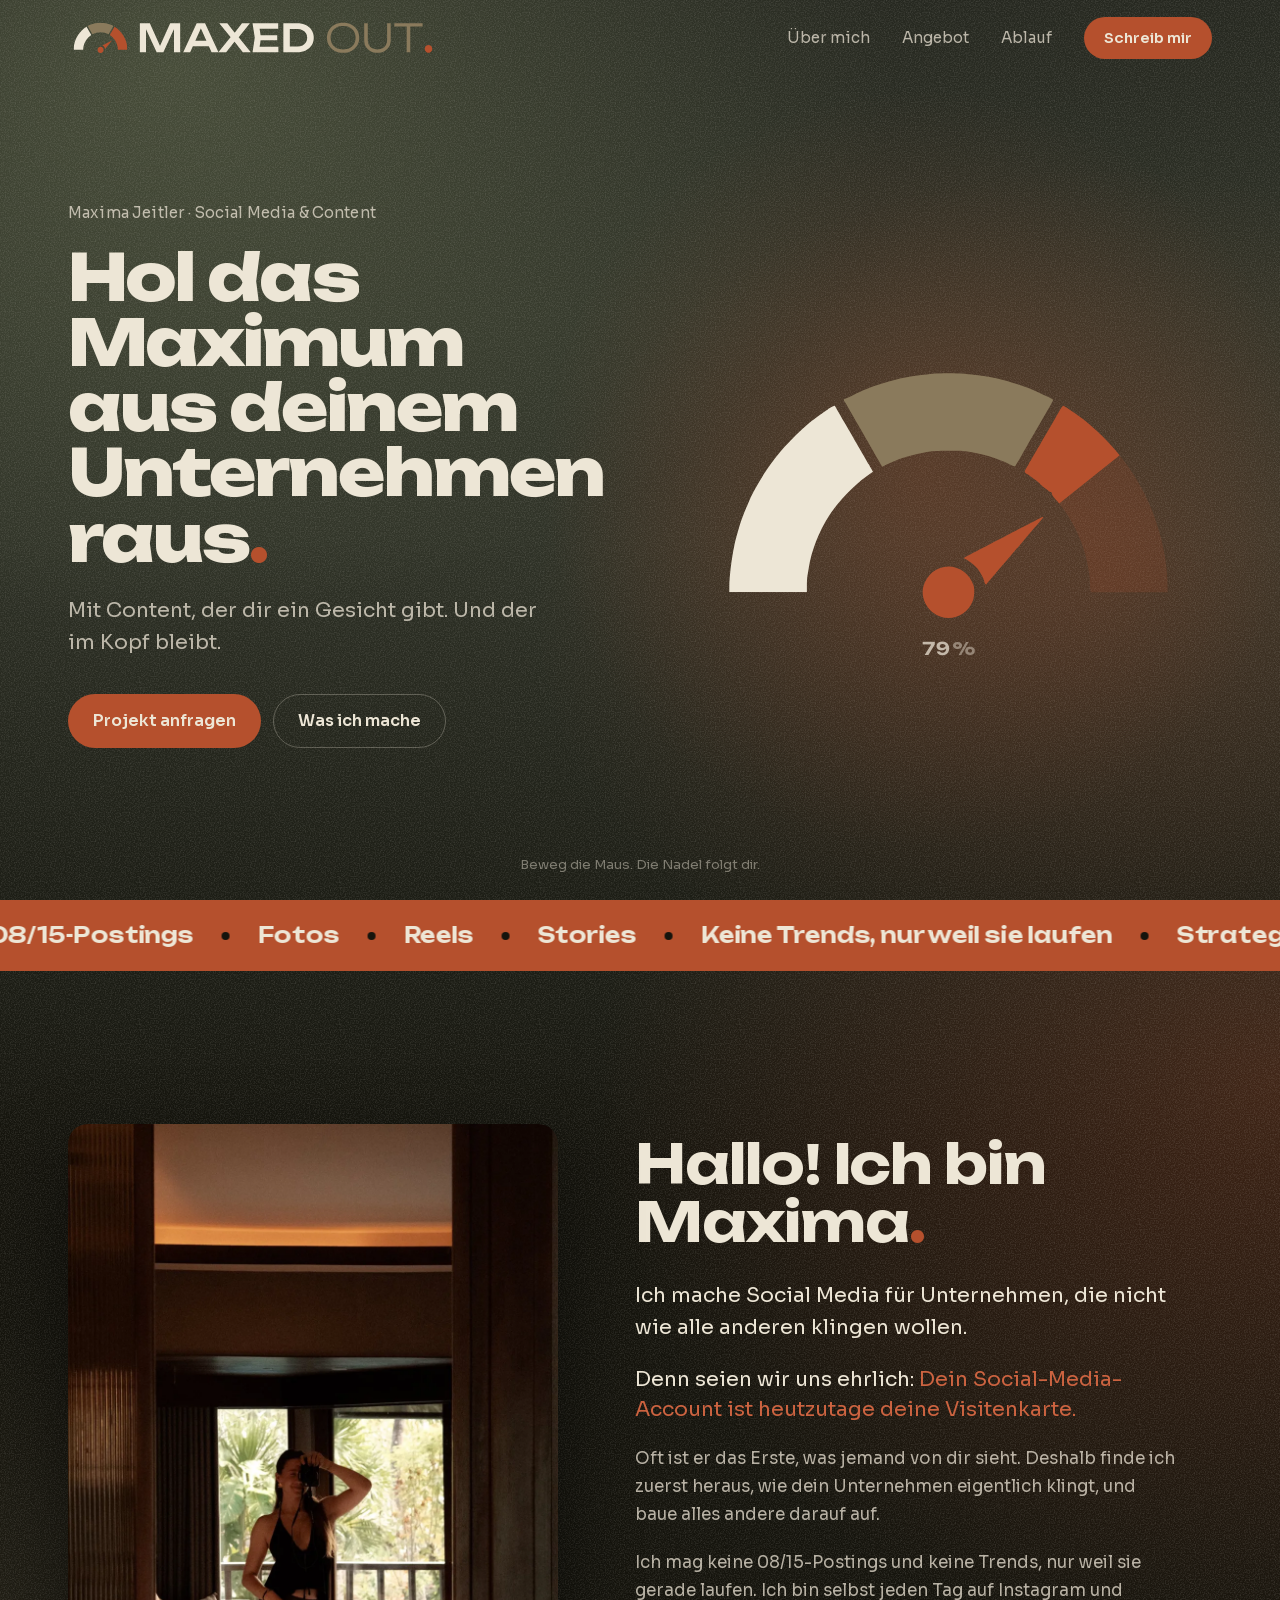
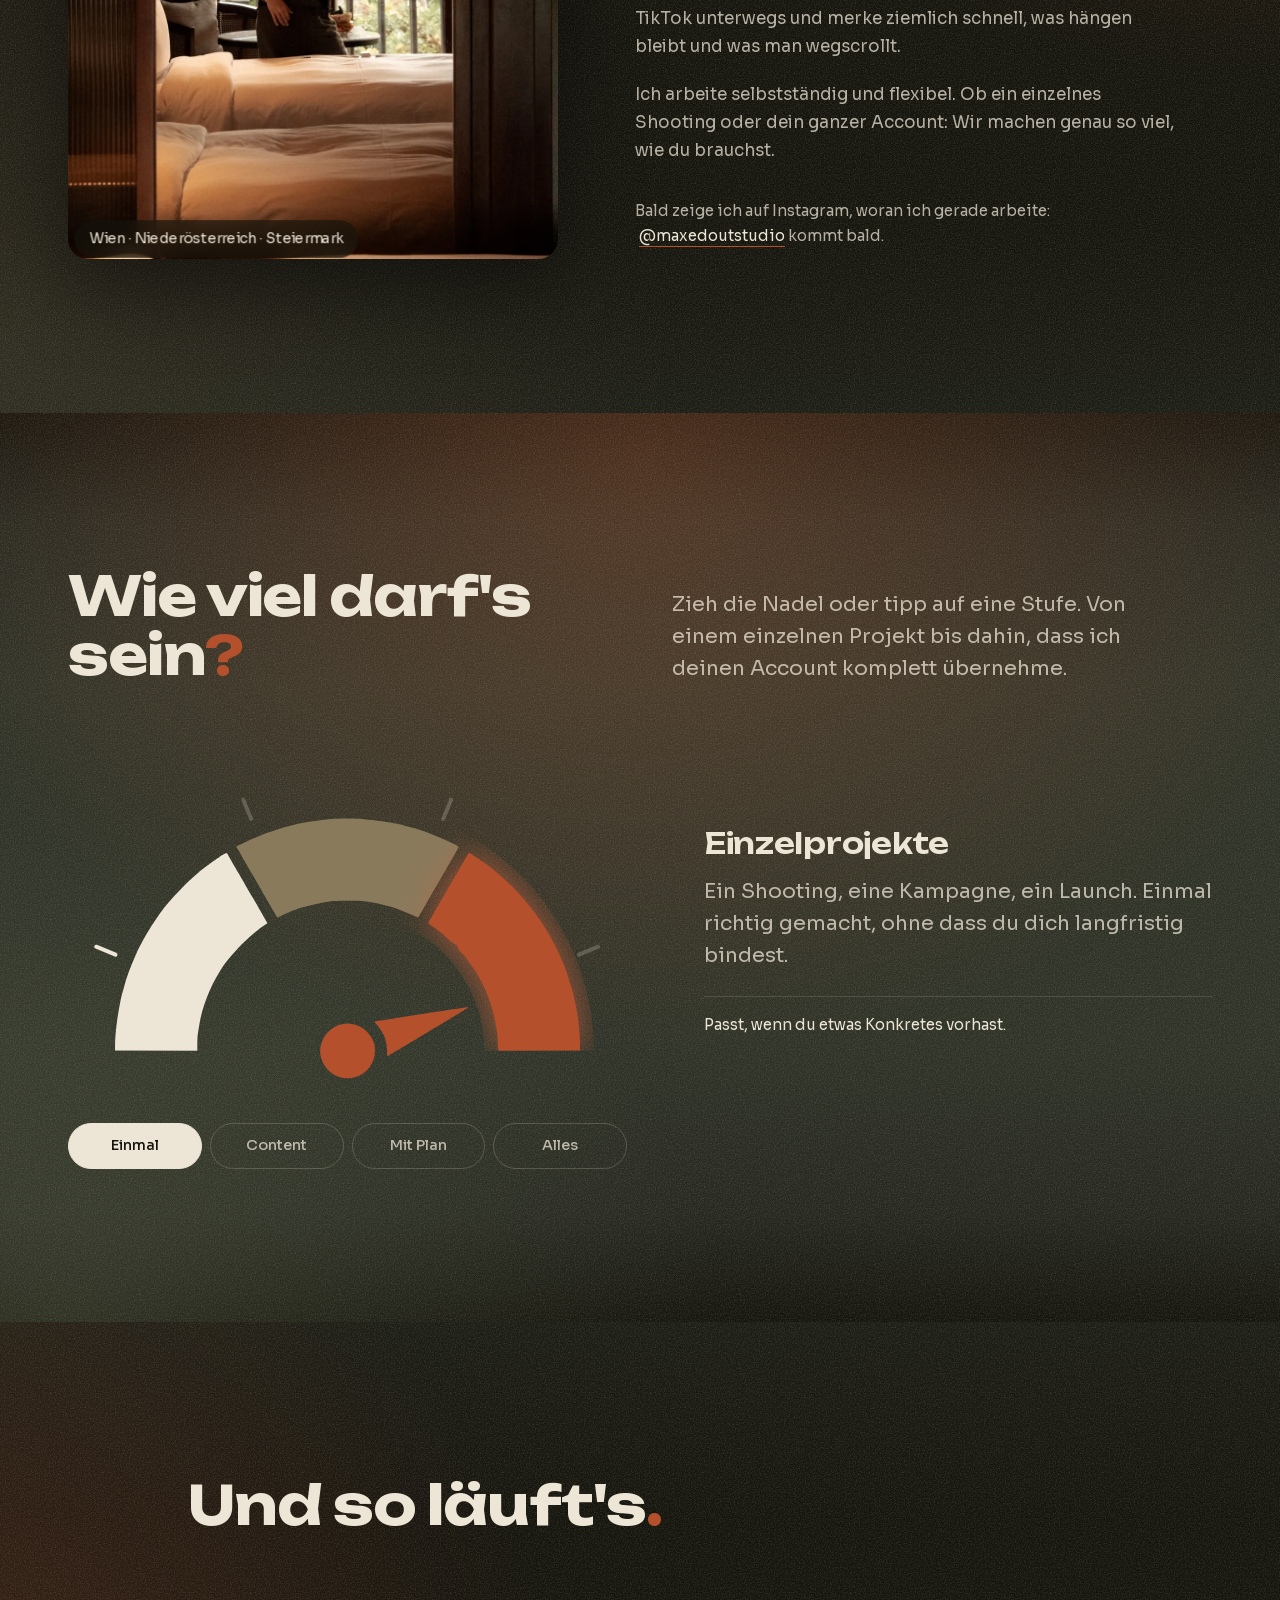
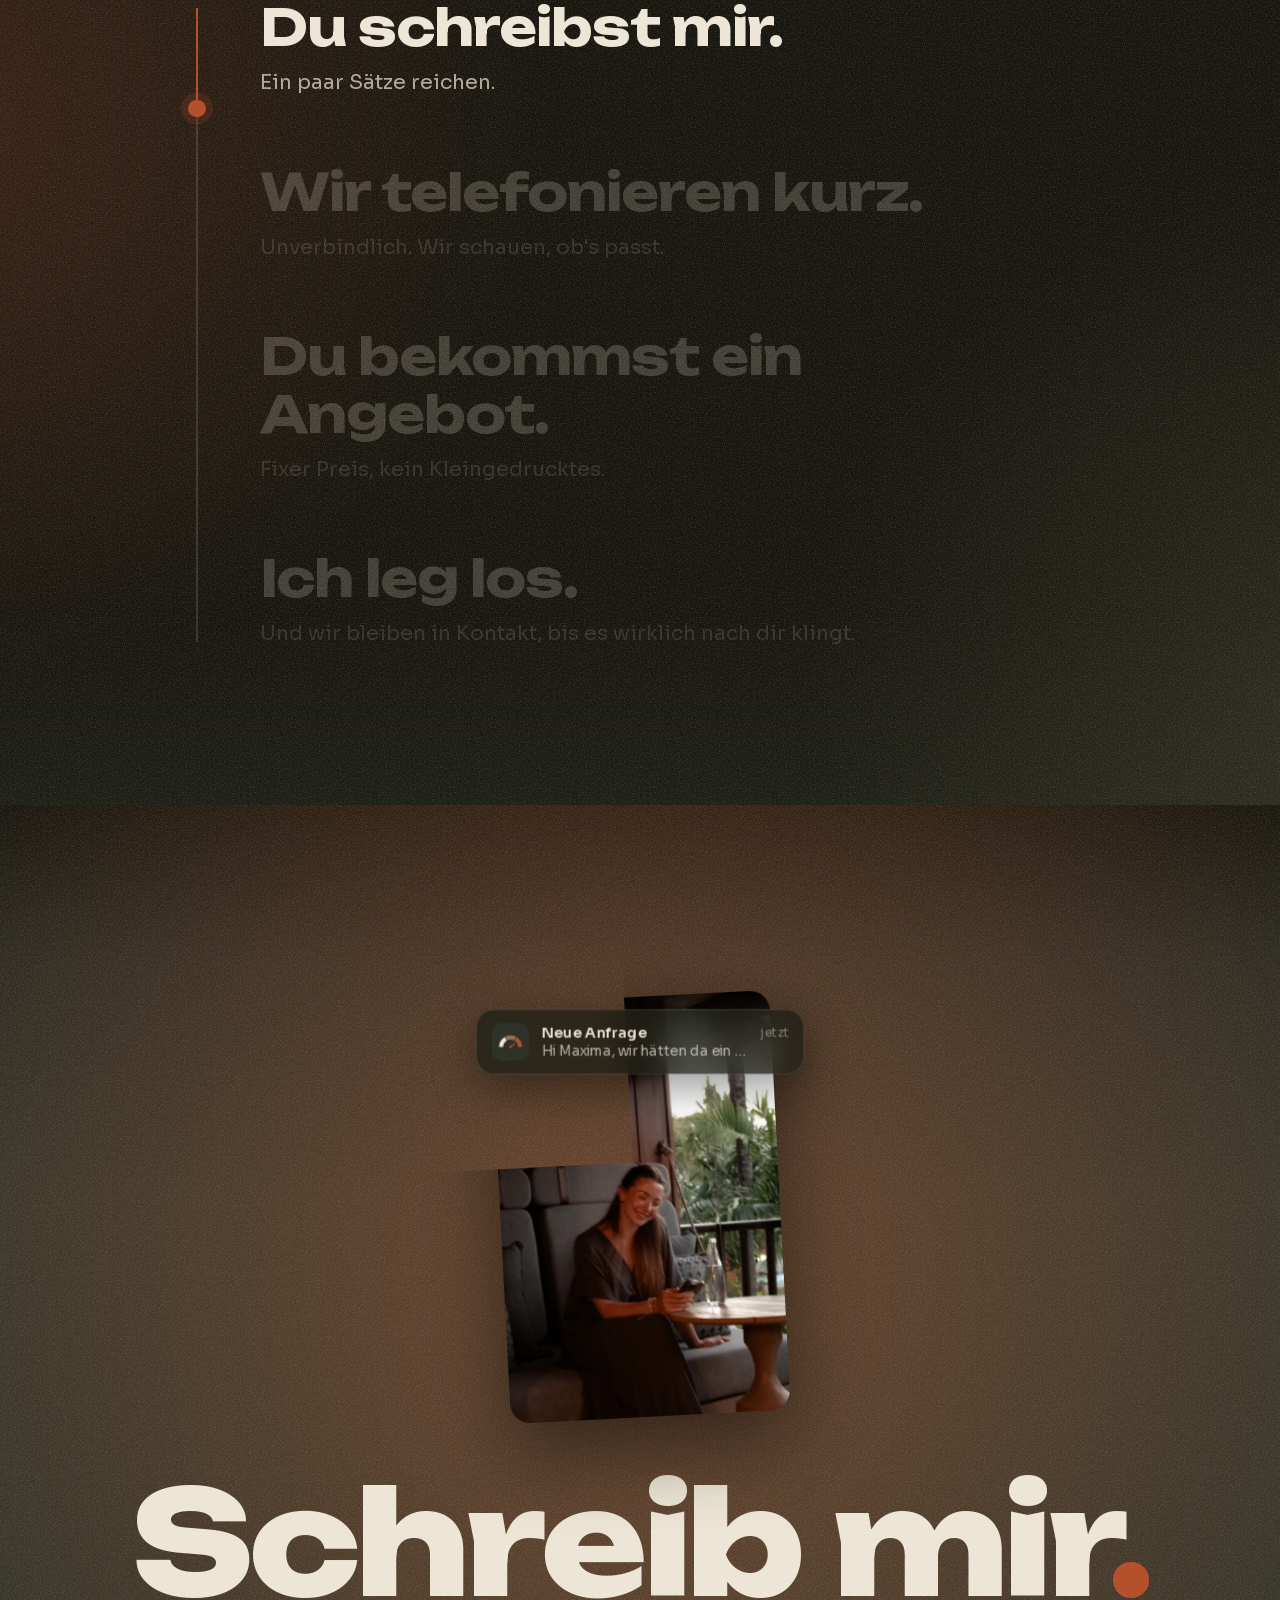
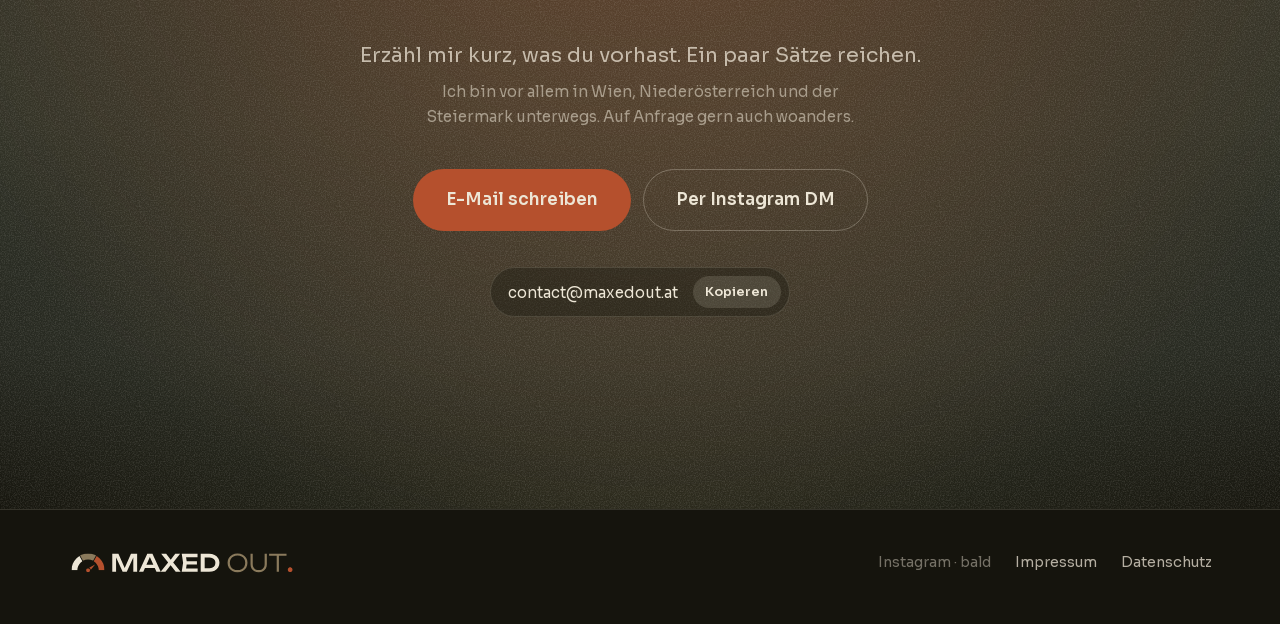
==== commit 981b53c7: "Add files via upload" ====
--- a/index.html
+++ b/index.html
@@ -23,6 +23,7 @@
   "logo": "https://maxedout.at/maxed-out-full.svg",
   "image": "https://maxedout.at/maxima-portrait-web.jpg",
   "email": "contact@maxedout.at",
+  "address": {"@type": "PostalAddress", "addressLocality": "Baden", "postalCode": "2500", "addressCountry": "AT"},
   "areaServed": ["Wien", "Niederösterreich", "Steiermark", "Österreich"],
   "founder": {"@type": "Person", "name": "Maxima Jeitler", "jobTitle": "Social Media & Content Creator"},
   "sameAs": []
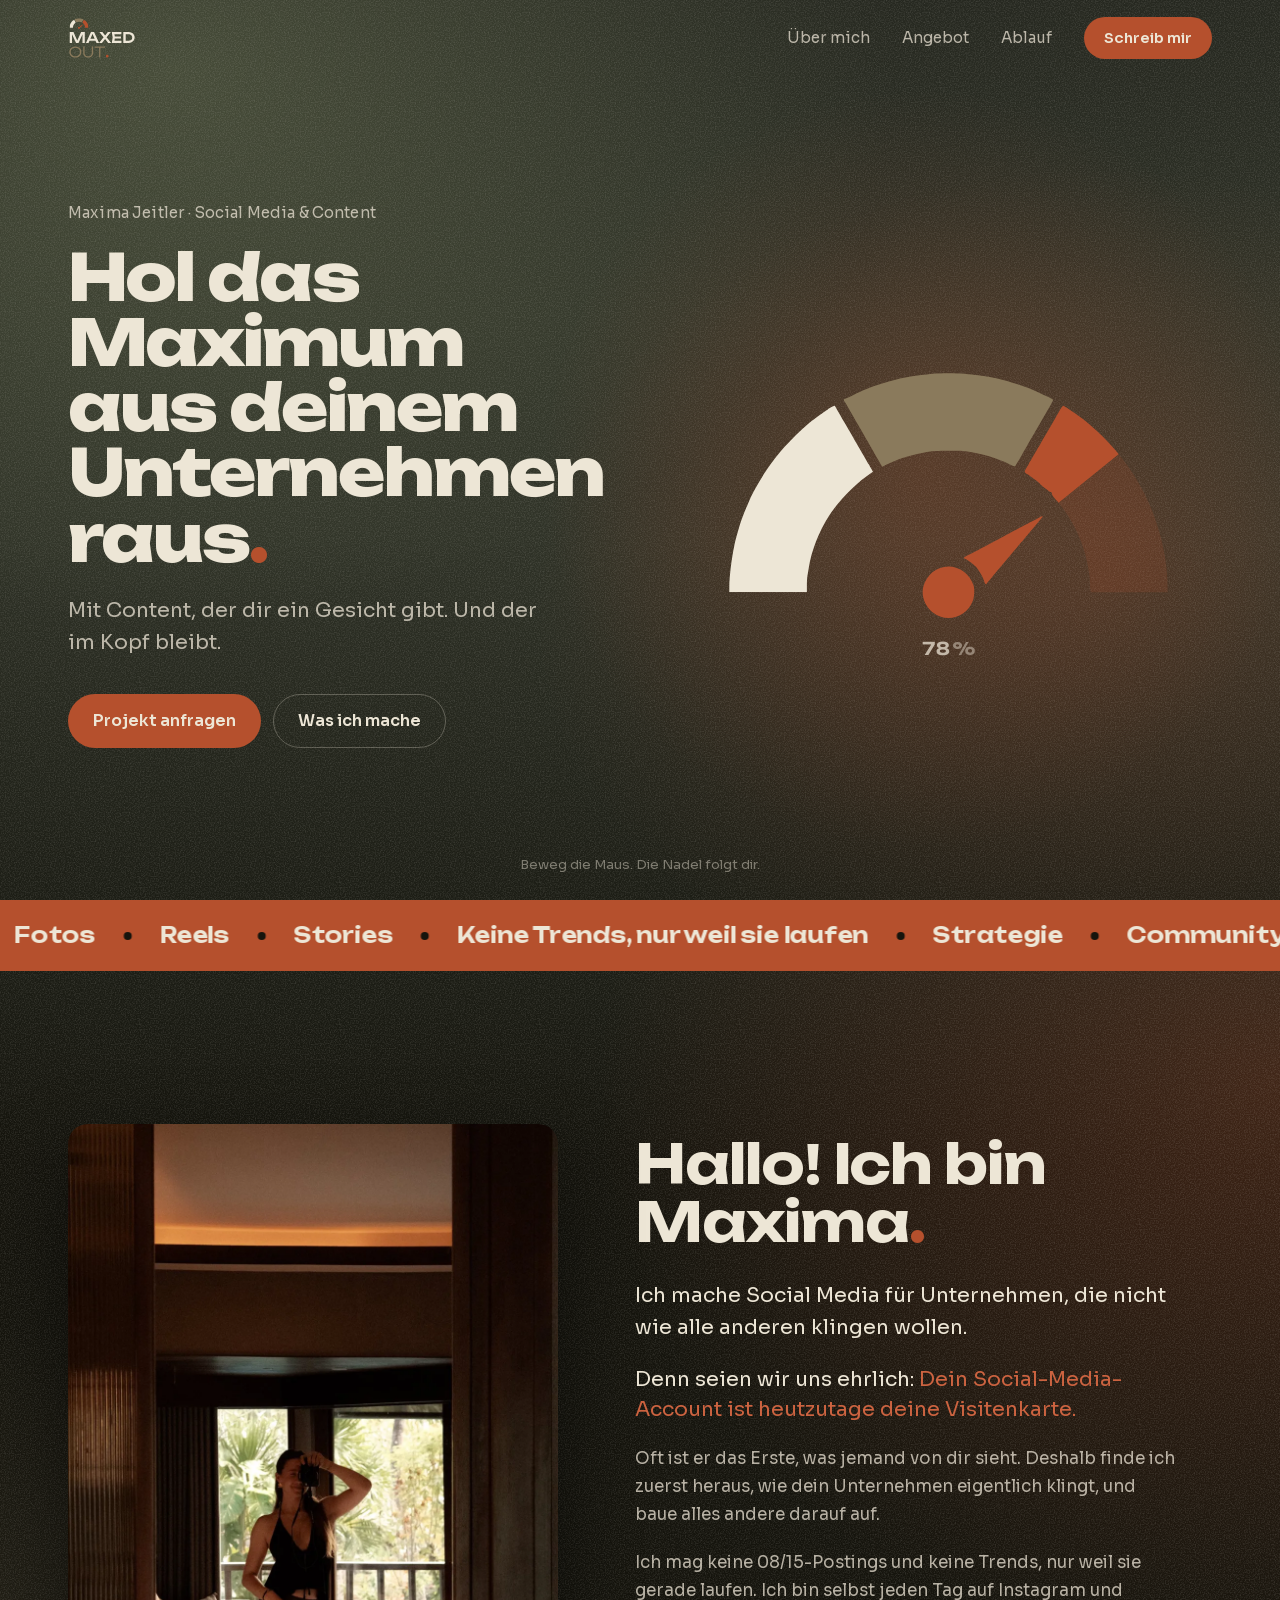
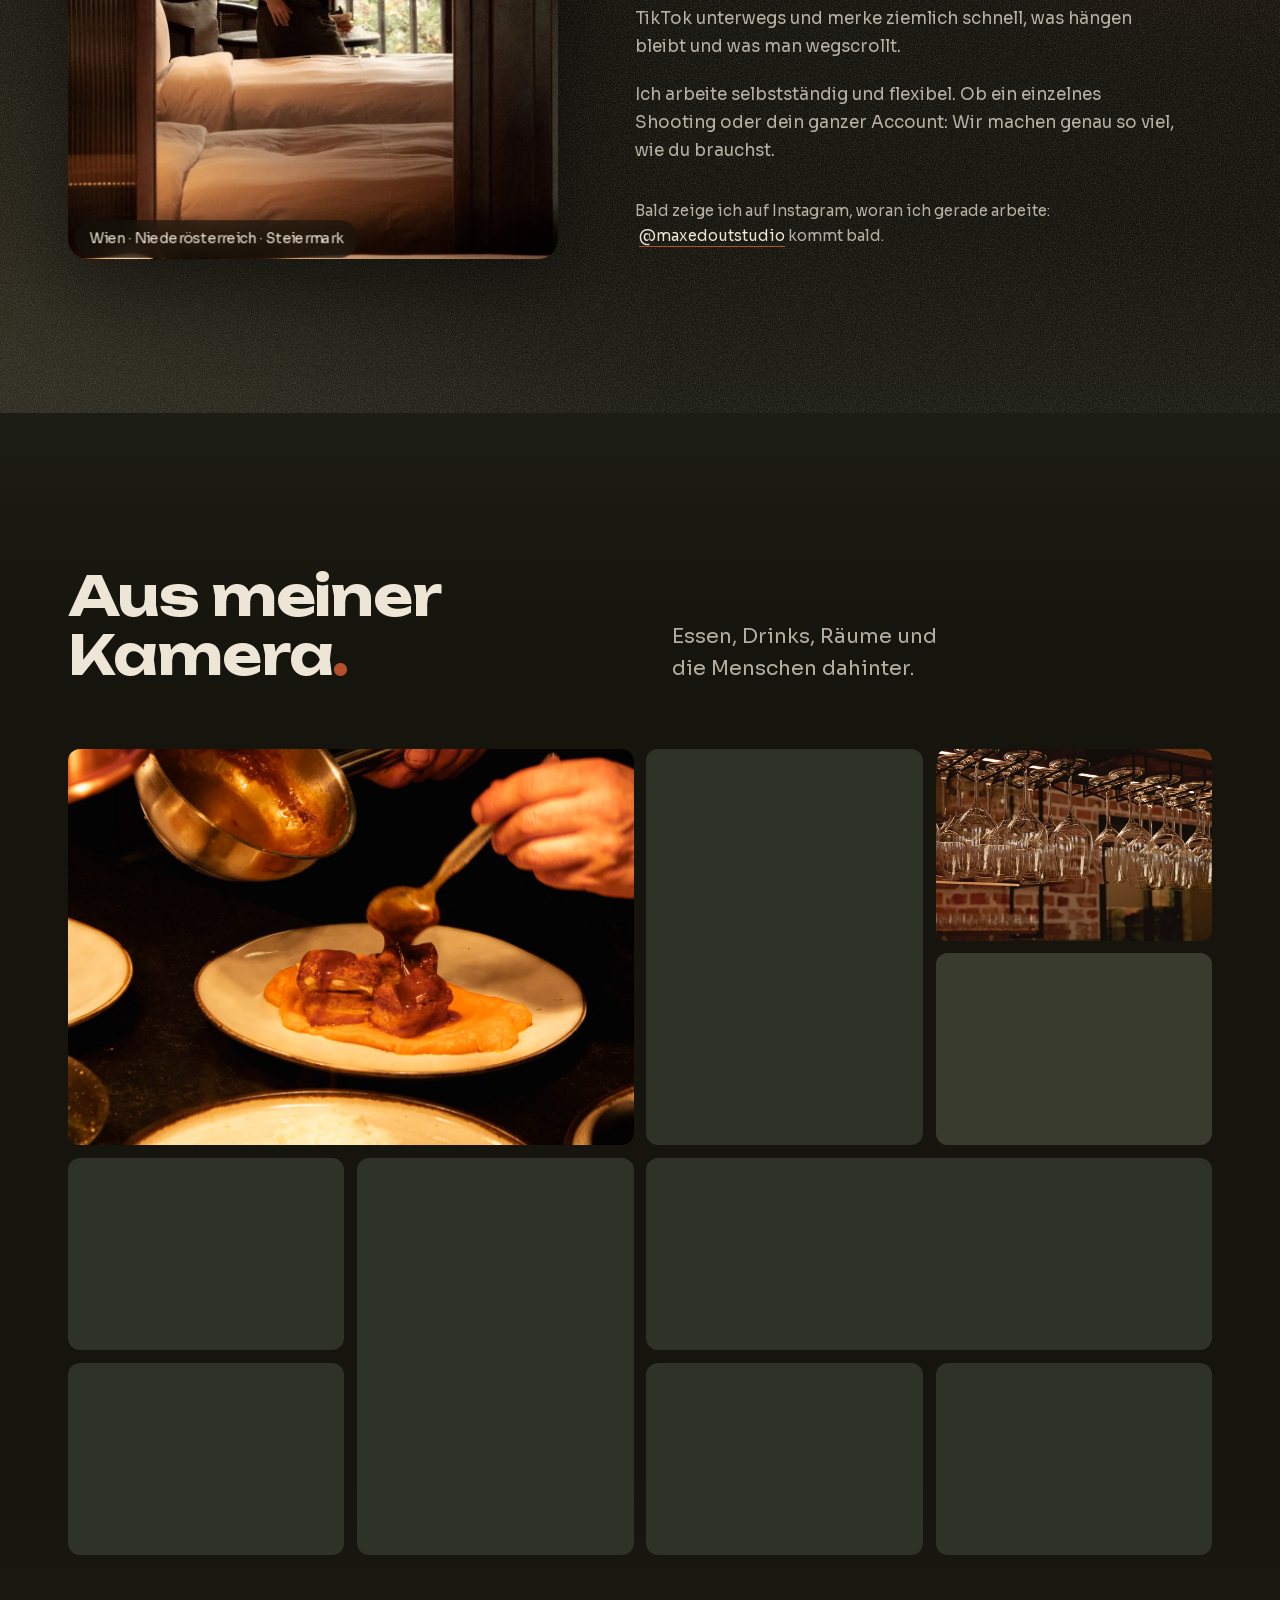
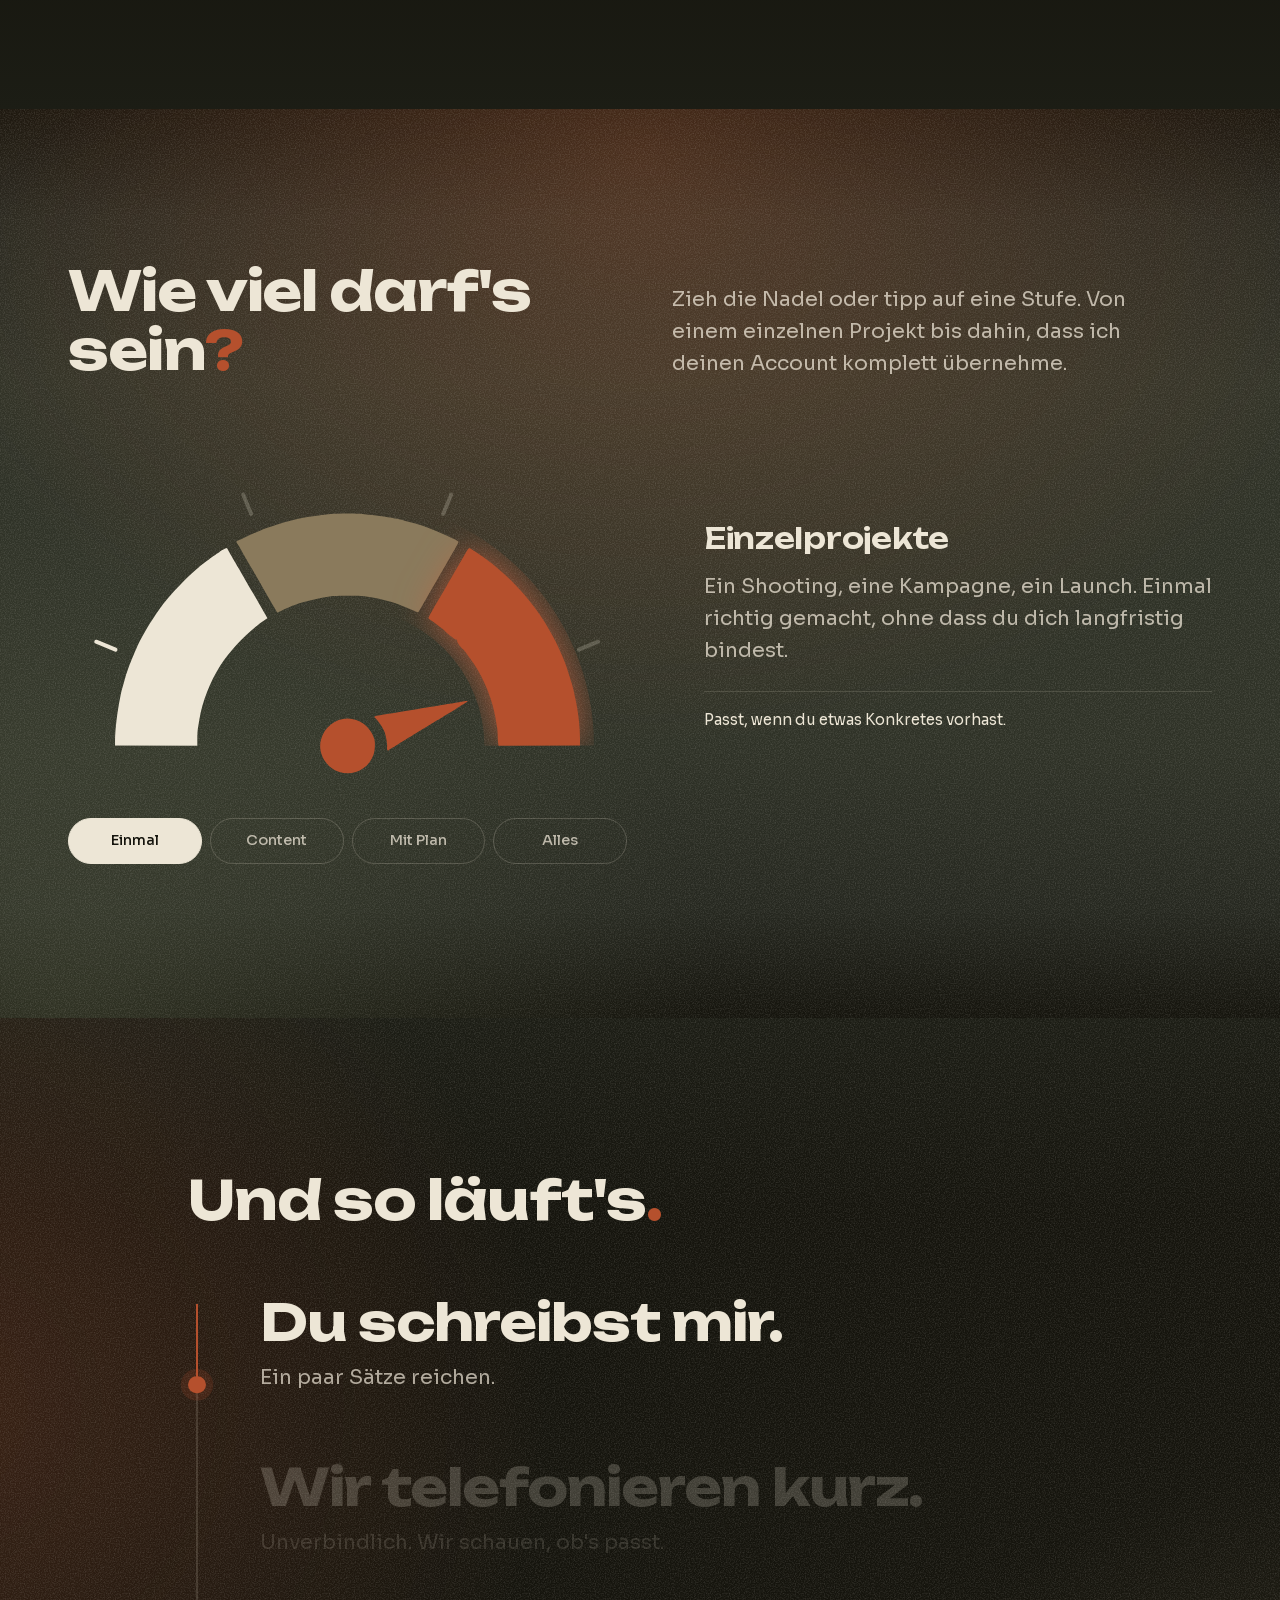
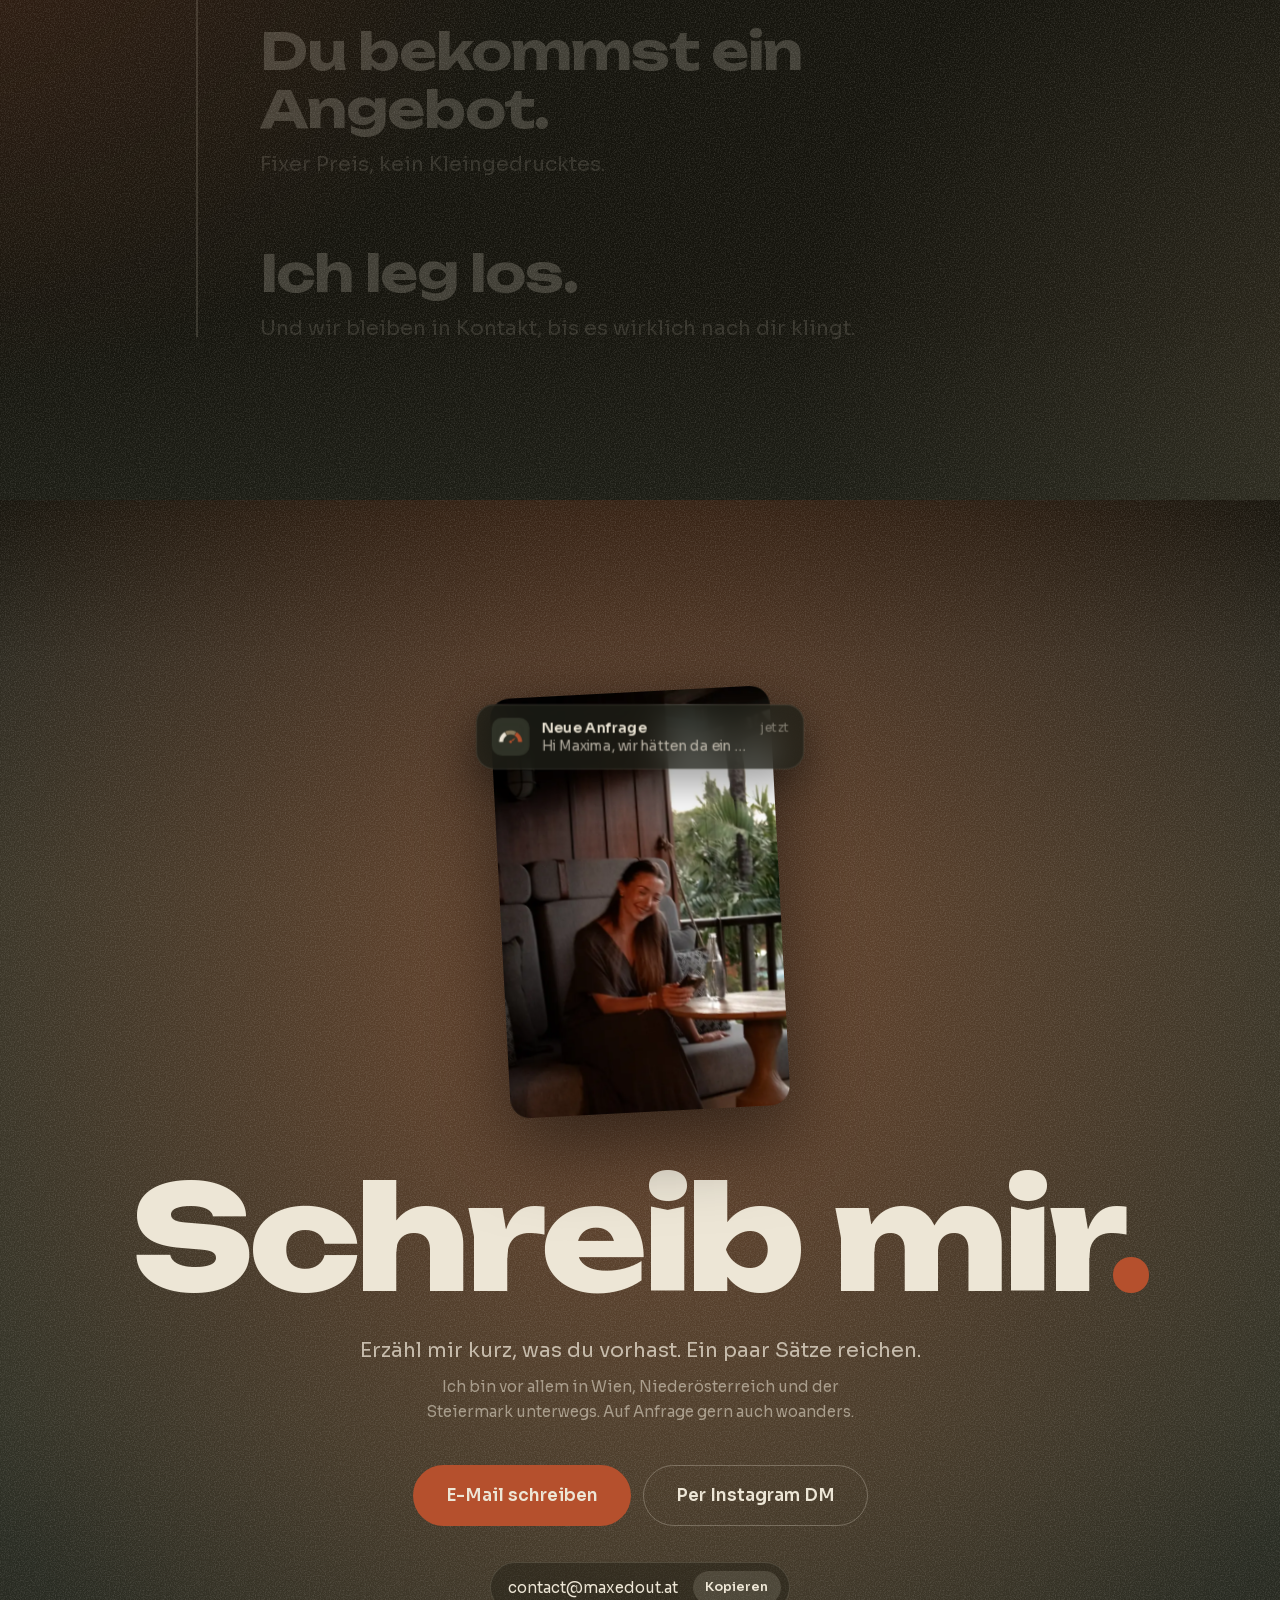
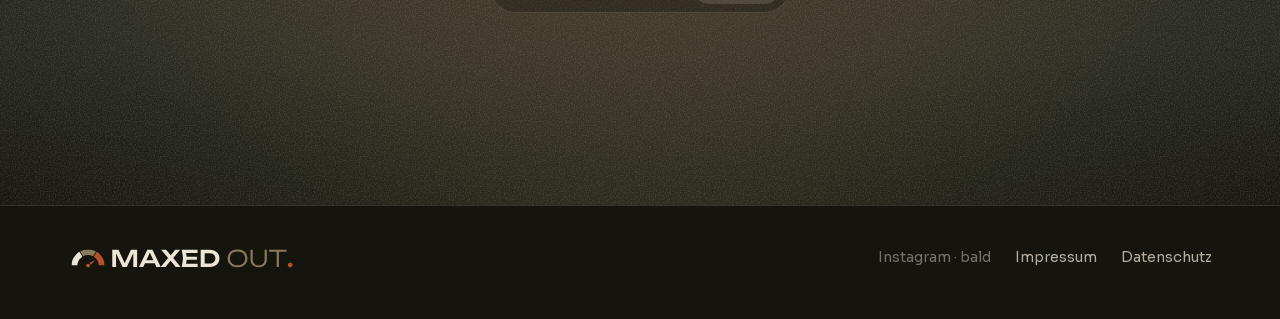
==== commit 2dbd4ee5: "Add files via upload" ====
--- a/index.html
+++ b/index.html
@@ -130,6 +130,78 @@
     </div>
   </section>
 
+  <!-- GALERIE: Raster mit Vorhang -->
+  <section class="section section--black gallery" id="galerie">
+    <div class="container">
+      <div class="gallery__head">
+        <h2 class="display-2" data-reveal>Aus meiner Kamera<span class="dot-accent">.</span></h2>
+        <p class="body-lg gallery__intro" data-reveal>Essen, Drinks, Räume und die Menschen dahinter.</p>
+      </div>
+      <div class="gallery__grid" data-gallery>
+        <figure class="gallery__tile gallery__tile--a" style="--i:0" data-gallery-tile>
+          <picture>
+            <source type="image/webp" srcset="galerie/sauce-600.webp 600w, galerie/sauce-1200.webp 1200w" sizes="(max-width: 640px) 100vw, 50vw">
+            <img src="galerie/sauce-1200.jpg" alt="Sauce wird über ein angerichtetes Gericht gegossen" width="1200" height="1800" loading="lazy" decoding="async">
+          </picture>
+        </figure>
+        <figure class="gallery__tile gallery__tile--b" style="--i:1" data-gallery-tile>
+          <picture>
+            <source type="image/webp" srcset="galerie/kaffee-600.webp 600w, galerie/kaffee-1200.webp 1200w" sizes="(max-width: 640px) 50vw, 25vw">
+            <img src="galerie/kaffee-1200.jpg" alt="Eiskaffee im Kristallglas auf einem Holztisch" width="1200" height="1800" loading="lazy" decoding="async">
+          </picture>
+        </figure>
+        <figure class="gallery__tile gallery__tile--c" style="--i:2" data-gallery-tile>
+          <picture>
+            <source type="image/webp" srcset="galerie/glaeser-600.webp 600w, galerie/glaeser-1200.webp 1200w" sizes="(max-width: 640px) 50vw, 25vw">
+            <img src="galerie/glaeser-1200.jpg" alt="Weingläser hängen über einer Bar mit Ziegelwand" width="1200" height="800" loading="lazy" decoding="async">
+          </picture>
+        </figure>
+        <figure class="gallery__tile gallery__tile--d" style="--i:3" data-gallery-tile>
+          <picture>
+            <source type="image/webp" srcset="galerie/tassen-600.webp 600w, galerie/tassen-1200.webp 1200w" sizes="(max-width: 640px) 50vw, 25vw">
+            <img src="galerie/tassen-1200.jpg" alt="Kupferne Tassen im Regal vor einer Ziegelwand" width="1200" height="1800" loading="lazy" decoding="async">
+          </picture>
+        </figure>
+        <figure class="gallery__tile gallery__tile--e" style="--i:4" data-gallery-tile>
+          <picture>
+            <source type="image/webp" srcset="galerie/gast-600.webp 600w, galerie/gast-1200.webp 1200w" sizes="(max-width: 640px) 50vw, 25vw">
+            <img src="galerie/gast-1200.jpg" alt="Lachender Gast im Gastgarten" width="1200" height="1800" loading="lazy" decoding="async">
+          </picture>
+        </figure>
+        <figure class="gallery__tile gallery__tile--f" style="--i:5" data-gallery-tile>
+          <picture>
+            <source type="image/webp" srcset="galerie/innenraum-600.webp 600w, galerie/innenraum-1200.webp 1200w" sizes="(max-width: 640px) 50vw, 25vw">
+            <img src="galerie/innenraum-1200.jpg" alt="Restaurant-Innenraum mit Pflanzen und Holzmöbeln" width="1200" height="1800" loading="lazy" decoding="async">
+          </picture>
+        </figure>
+        <figure class="gallery__tile gallery__tile--g" style="--i:6" data-gallery-tile>
+          <picture>
+            <source type="image/webp" srcset="galerie/anrichten-600.webp 600w, galerie/anrichten-1200.webp 1200w" sizes="(max-width: 640px) 100vw, 50vw">
+            <img src="galerie/anrichten-1200.jpg" alt="Hände in schwarzen Handschuhen richten einen Teller an" width="1200" height="800" loading="lazy" decoding="async">
+          </picture>
+        </figure>
+        <figure class="gallery__tile gallery__tile--h" style="--i:7" data-gallery-tile>
+          <picture>
+            <source type="image/webp" srcset="galerie/teller-600.webp 600w, galerie/teller-1200.webp 1200w" sizes="(max-width: 640px) 50vw, 25vw">
+            <img src="galerie/teller-1200.jpg" alt="Bunter Teller von oben auf einem Holztisch" width="1200" height="1800" loading="lazy" decoding="async">
+          </picture>
+        </figure>
+        <figure class="gallery__tile gallery__tile--i" style="--i:8" data-gallery-tile>
+          <picture>
+            <source type="image/webp" srcset="galerie/schild-600.webp 600w, galerie/schild-1200.webp 1200w" sizes="(max-width: 640px) 50vw, 25vw">
+            <img src="galerie/schild-1200.jpg" alt="Leuchtschild von Das Gartenhaus" width="1200" height="1800" loading="lazy" decoding="async">
+          </picture>
+        </figure>
+        <figure class="gallery__tile gallery__tile--j" style="--i:9" data-gallery-tile>
+          <picture>
+            <source type="image/webp" srcset="galerie/terrasse-600.webp 600w, galerie/terrasse-1200.webp 1200w" sizes="(max-width: 640px) 50vw, 25vw">
+            <img src="galerie/terrasse-1200.jpg" alt="Gastgarten mit Holzzaun und Sonnensegel" width="1200" height="1800" loading="lazy" decoding="async">
+          </picture>
+        </figure>
+      </div>
+    </div>
+  </section>
+
   <!-- ANGEBOT: Tacho als Regler -->
   <section class="section section--olive offer" id="angebot">
     <div class="glow glow--offer" aria-hidden="true"></div>
--- a/styles.css
+++ b/styles.css
@@ -529,3 +529,33 @@
   .contact__photo.notif-in .notif { animation: notif-fade .8s ease both !important; }
 }
 @keyframes notif-fade { from { opacity: 0; } to { opacity: 1; } }
+
+/* ---------------------------------------------------------
+   Galerie: Raster mit Vorhang
+--------------------------------------------------------- */
+.gallery__head { display: grid; grid-template-columns: 1fr 1fr; gap: 1rem 4rem; align-items: end; margin-bottom: clamp(2.5rem, 5vw, 4rem); }
+.gallery__intro { margin: 0; color: var(--sand-dim); max-width: 30rem; text-wrap: balance; }
+.gallery__grid {
+  display: grid; grid-template-columns: repeat(4, 1fr); grid-auto-rows: clamp(130px, 15vw, 230px); gap: clamp(6px, 1vw, 14px);
+  grid-template-areas: "a a b c" "a a b d" "e f g g" "h f i j";
+}
+.gallery__tile { position: relative; margin: 0; overflow: hidden; border-radius: calc(var(--radius) * .6); background: var(--olive); }
+.gallery__tile--a { grid-area: a; } .gallery__tile--b { grid-area: b; } .gallery__tile--c { grid-area: c; } .gallery__tile--d { grid-area: d; } .gallery__tile--e { grid-area: e; }
+.gallery__tile--f { grid-area: f; } .gallery__tile--g { grid-area: g; } .gallery__tile--h { grid-area: h; } .gallery__tile--i { grid-area: i; } .gallery__tile--j { grid-area: j; }
+.gallery__tile img { position: absolute; left: 0; top: -6%; width: 100%; height: 112%; max-width: none; object-fit: cover; }
+.gallery__tile::after { content: ""; position: absolute; inset: 0; z-index: 1; background: var(--rust); transform: scaleY(0); transform-origin: top; pointer-events: none; }
+.gallery__tile:nth-child(even)::after { background: var(--olive-soft); }
+.js .gallery__tile::after { transform: scaleY(1); }
+.js .gallery__tile img { transform: scale(1.15); }
+.js .gallery__tile.is-in::after { transform: scaleY(0); transition: transform 1s var(--ease-out) calc(var(--d, 0s) + .08s); }
+.js .gallery__tile.is-in img { transform: none; transition: transform 1.4s var(--ease-out) var(--d, 0s); }
+@media (max-width: 860px) {
+  .gallery__head { grid-template-columns: 1fr; }
+}
+@media (max-width: 640px) {
+  .gallery__grid { grid-template-columns: repeat(2, 1fr); grid-auto-rows: clamp(140px, 42vw, 260px); grid-template-areas: "a a" "a a" "b c" "b d" "g g" "e f" "h f" "i j"; }
+}
+@media (prefers-reduced-motion: reduce) {
+  .js .gallery__tile::after { display: none; }
+  .js .gallery__tile img { transform: none; }
+}
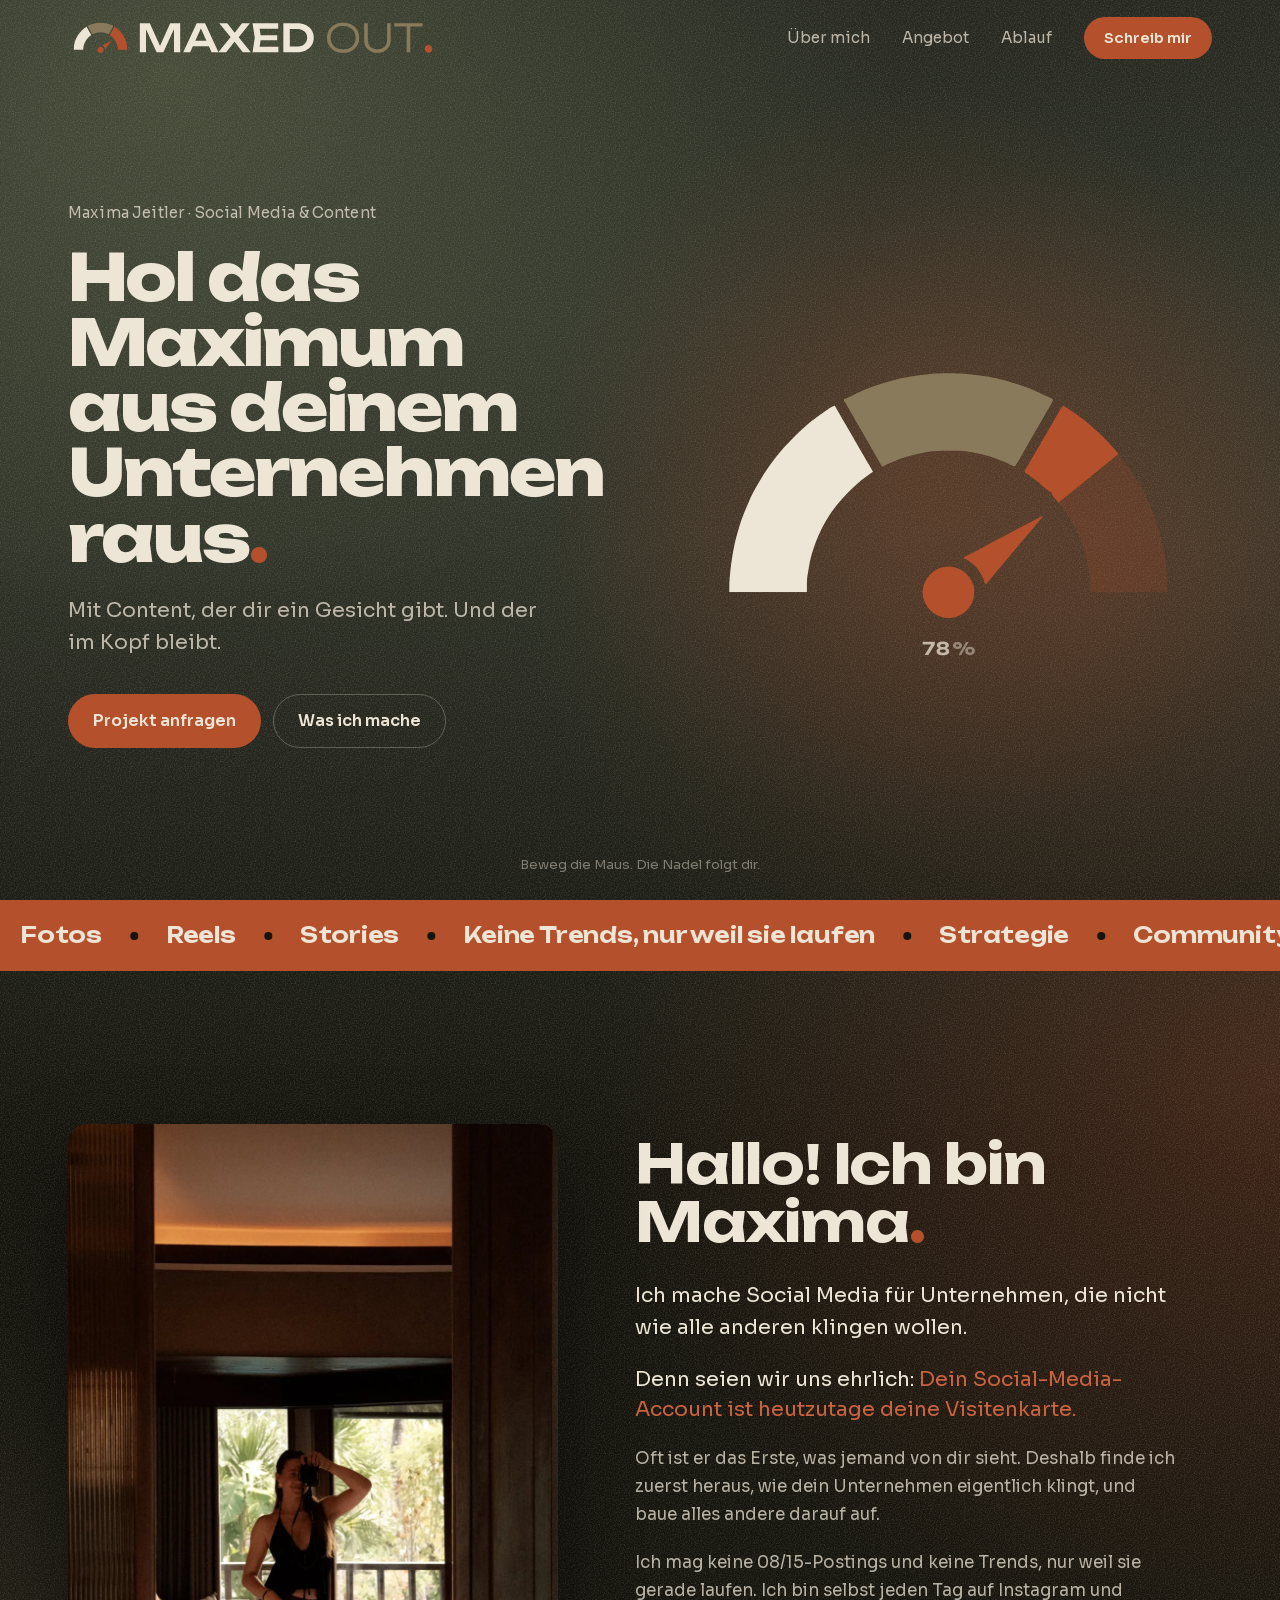
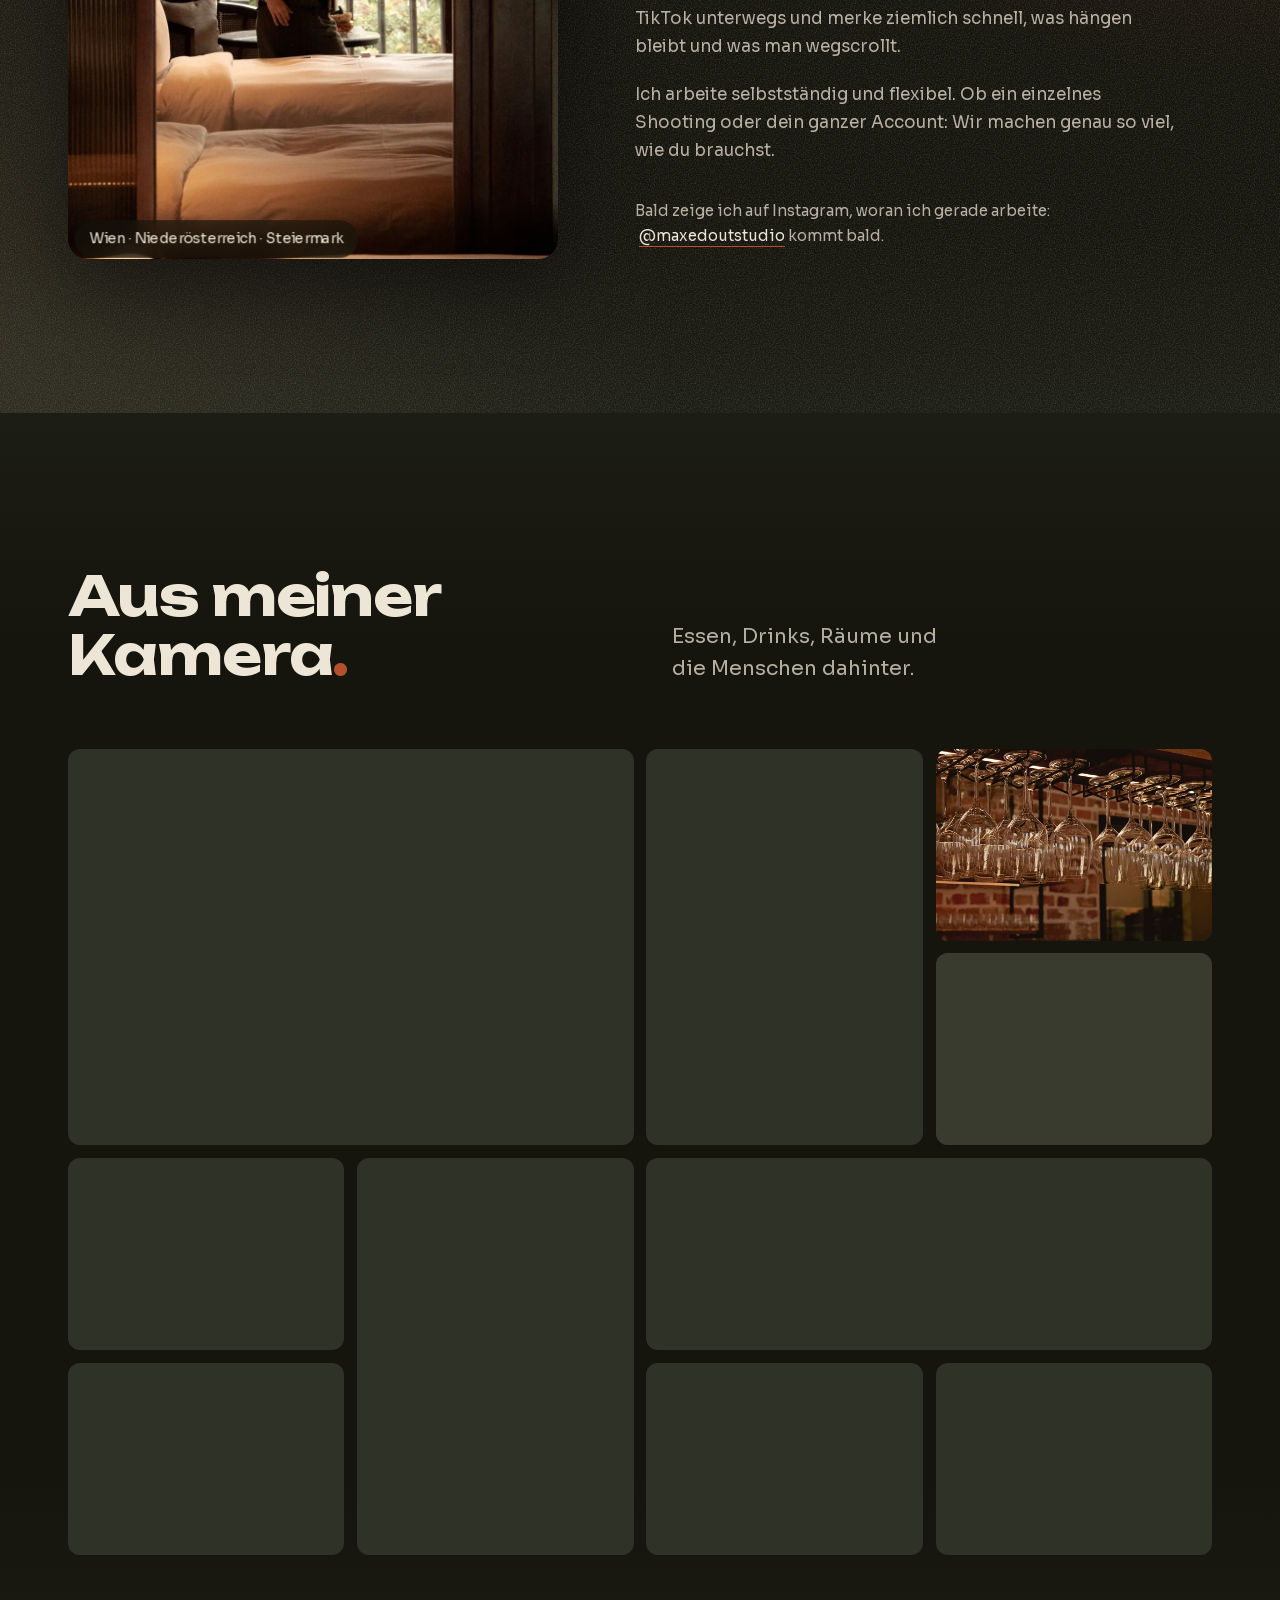
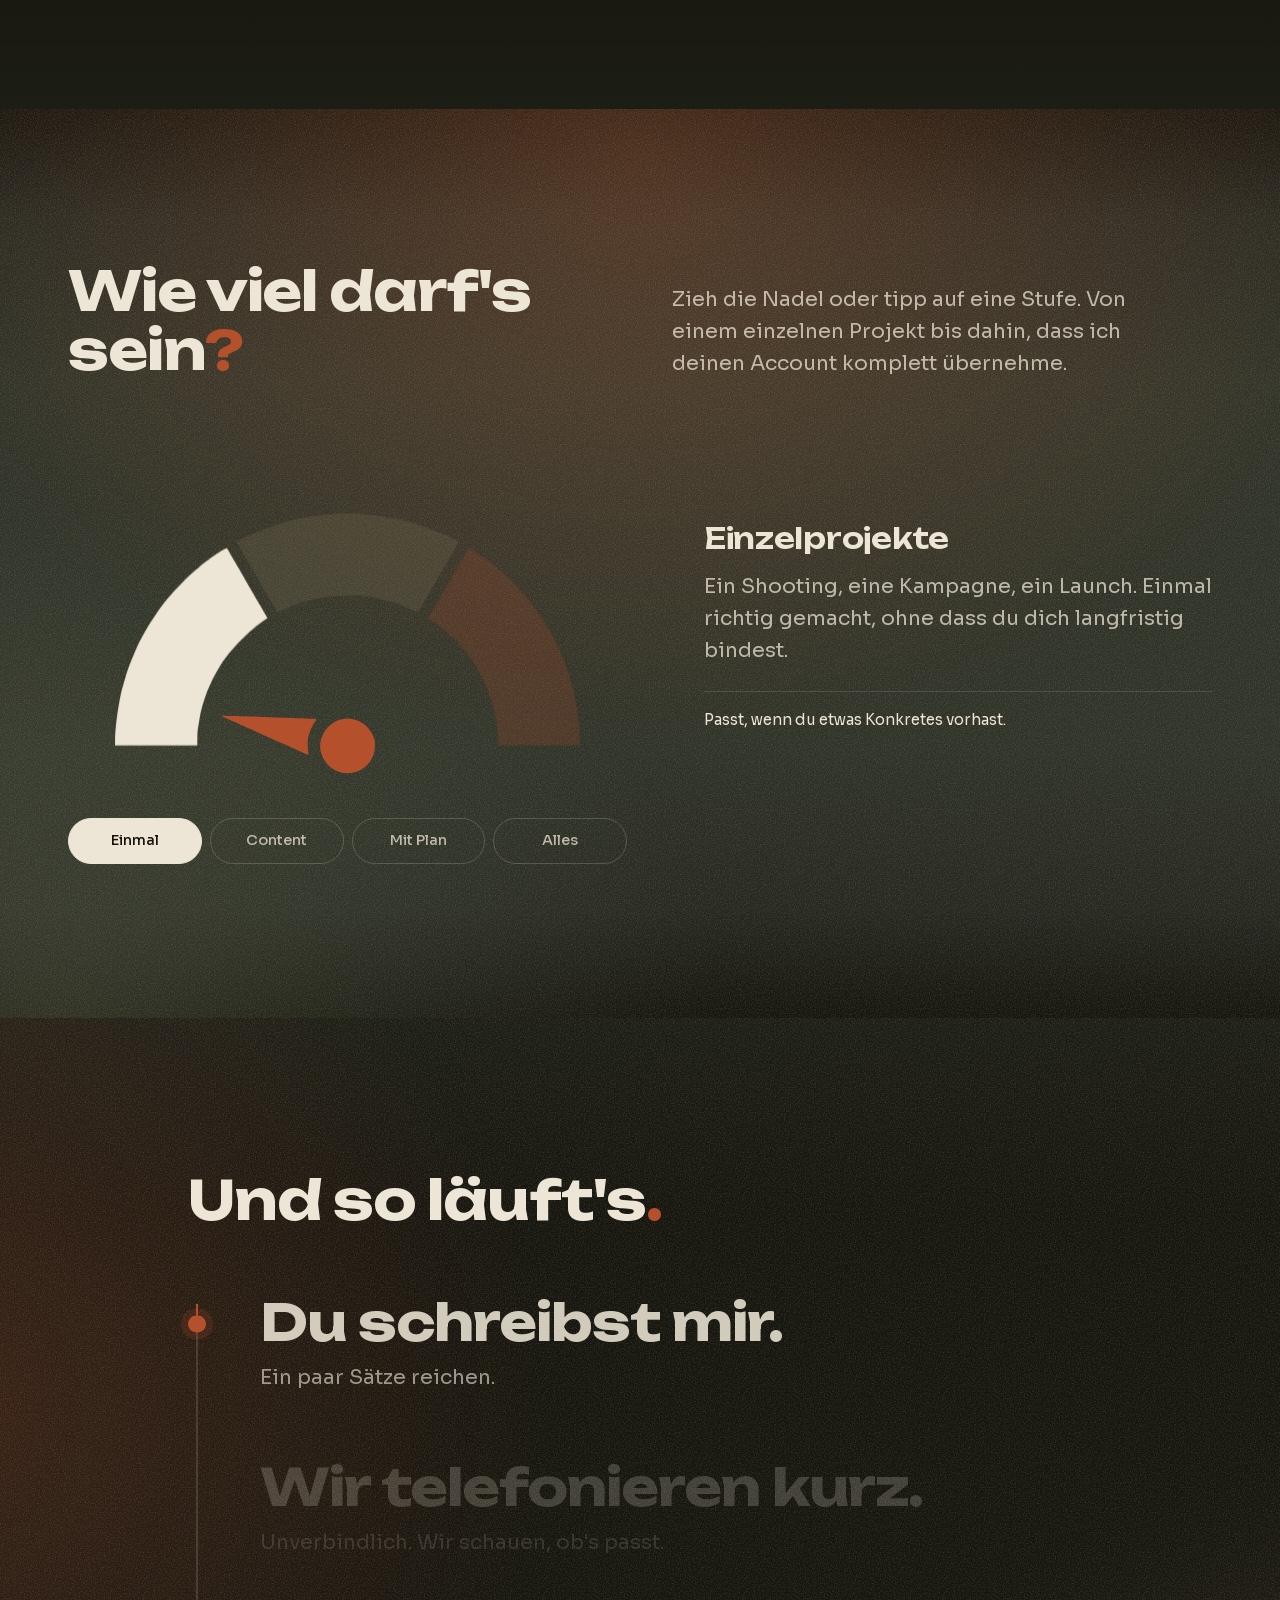
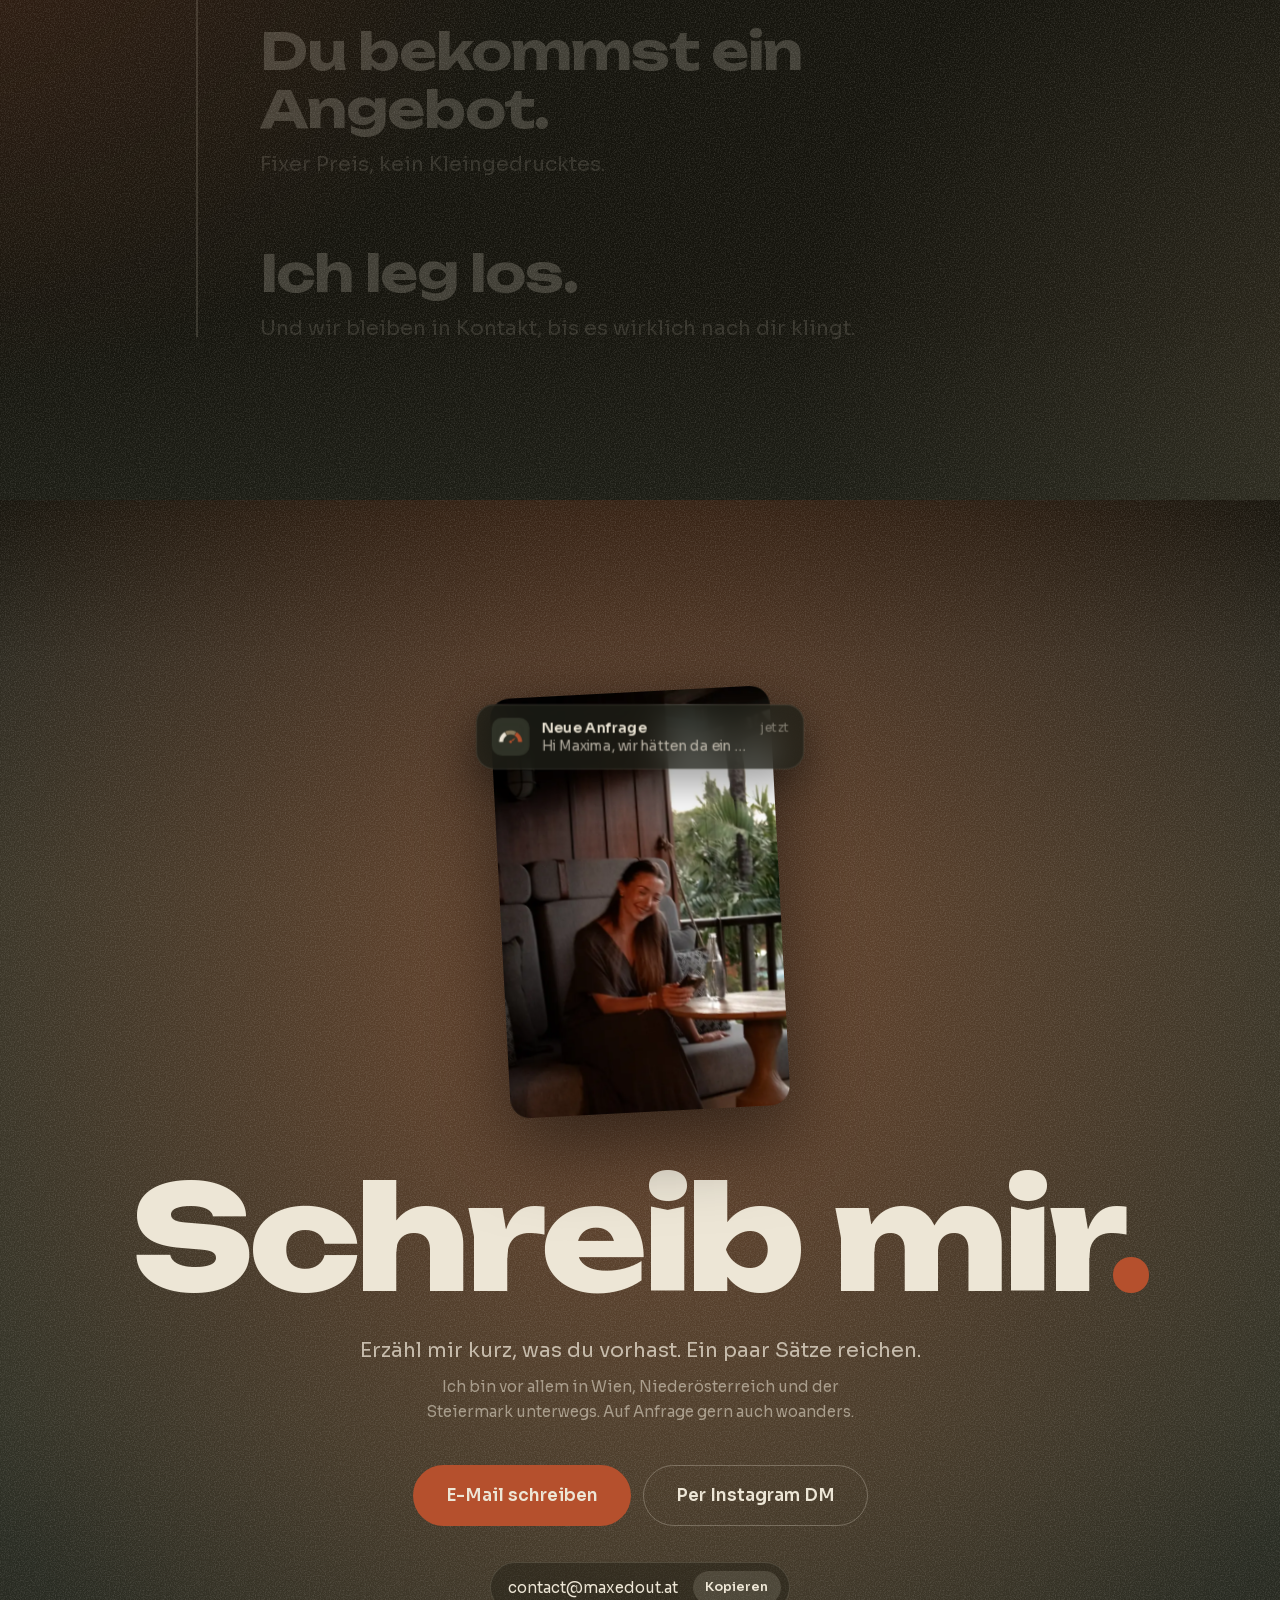
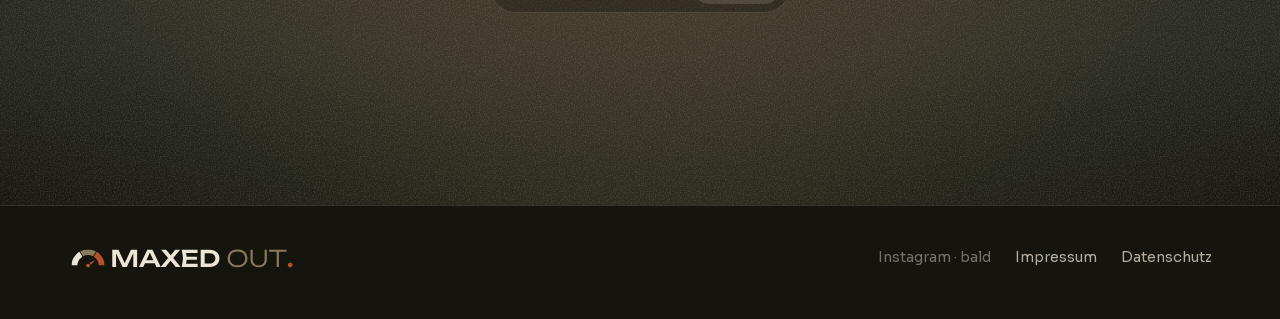
==== commit b2b34a13: "Add files via upload" ====
--- a/index.html
+++ b/index.html
@@ -164,14 +164,14 @@
         </figure>
         <figure class="gallery__tile gallery__tile--e" style="--i:4" data-gallery-tile>
           <picture>
-            <source type="image/webp" srcset="galerie/gast-600.webp 600w, galerie/gast-1200.webp 1200w" sizes="(max-width: 640px) 50vw, 25vw">
-            <img src="galerie/gast-1200.jpg" alt="Lachender Gast im Gastgarten" width="1200" height="1800" loading="lazy" decoding="async">
-          </picture>
-        </figure>
-        <figure class="gallery__tile gallery__tile--f" style="--i:5" data-gallery-tile>
-          <picture>
             <source type="image/webp" srcset="galerie/innenraum-600.webp 600w, galerie/innenraum-1200.webp 1200w" sizes="(max-width: 640px) 50vw, 25vw">
             <img src="galerie/innenraum-1200.jpg" alt="Restaurant-Innenraum mit Pflanzen und Holzmöbeln" width="1200" height="1800" loading="lazy" decoding="async">
+          </picture>
+        </figure>
+        <figure class="gallery__tile gallery__tile--f" style="--i:5" data-gallery-tile>
+          <picture>
+            <source type="image/webp" srcset="galerie/gast-600.webp 600w, galerie/gast-1200.webp 1200w" sizes="(max-width: 640px) 50vw, 25vw">
+            <img src="galerie/gast-1200.jpg" alt="Lachender Gast im Gastgarten" width="1200" height="1800" loading="lazy" style="object-position: 30% 50%" decoding="async">
           </picture>
         </figure>
         <figure class="gallery__tile gallery__tile--g" style="--i:6" data-gallery-tile>
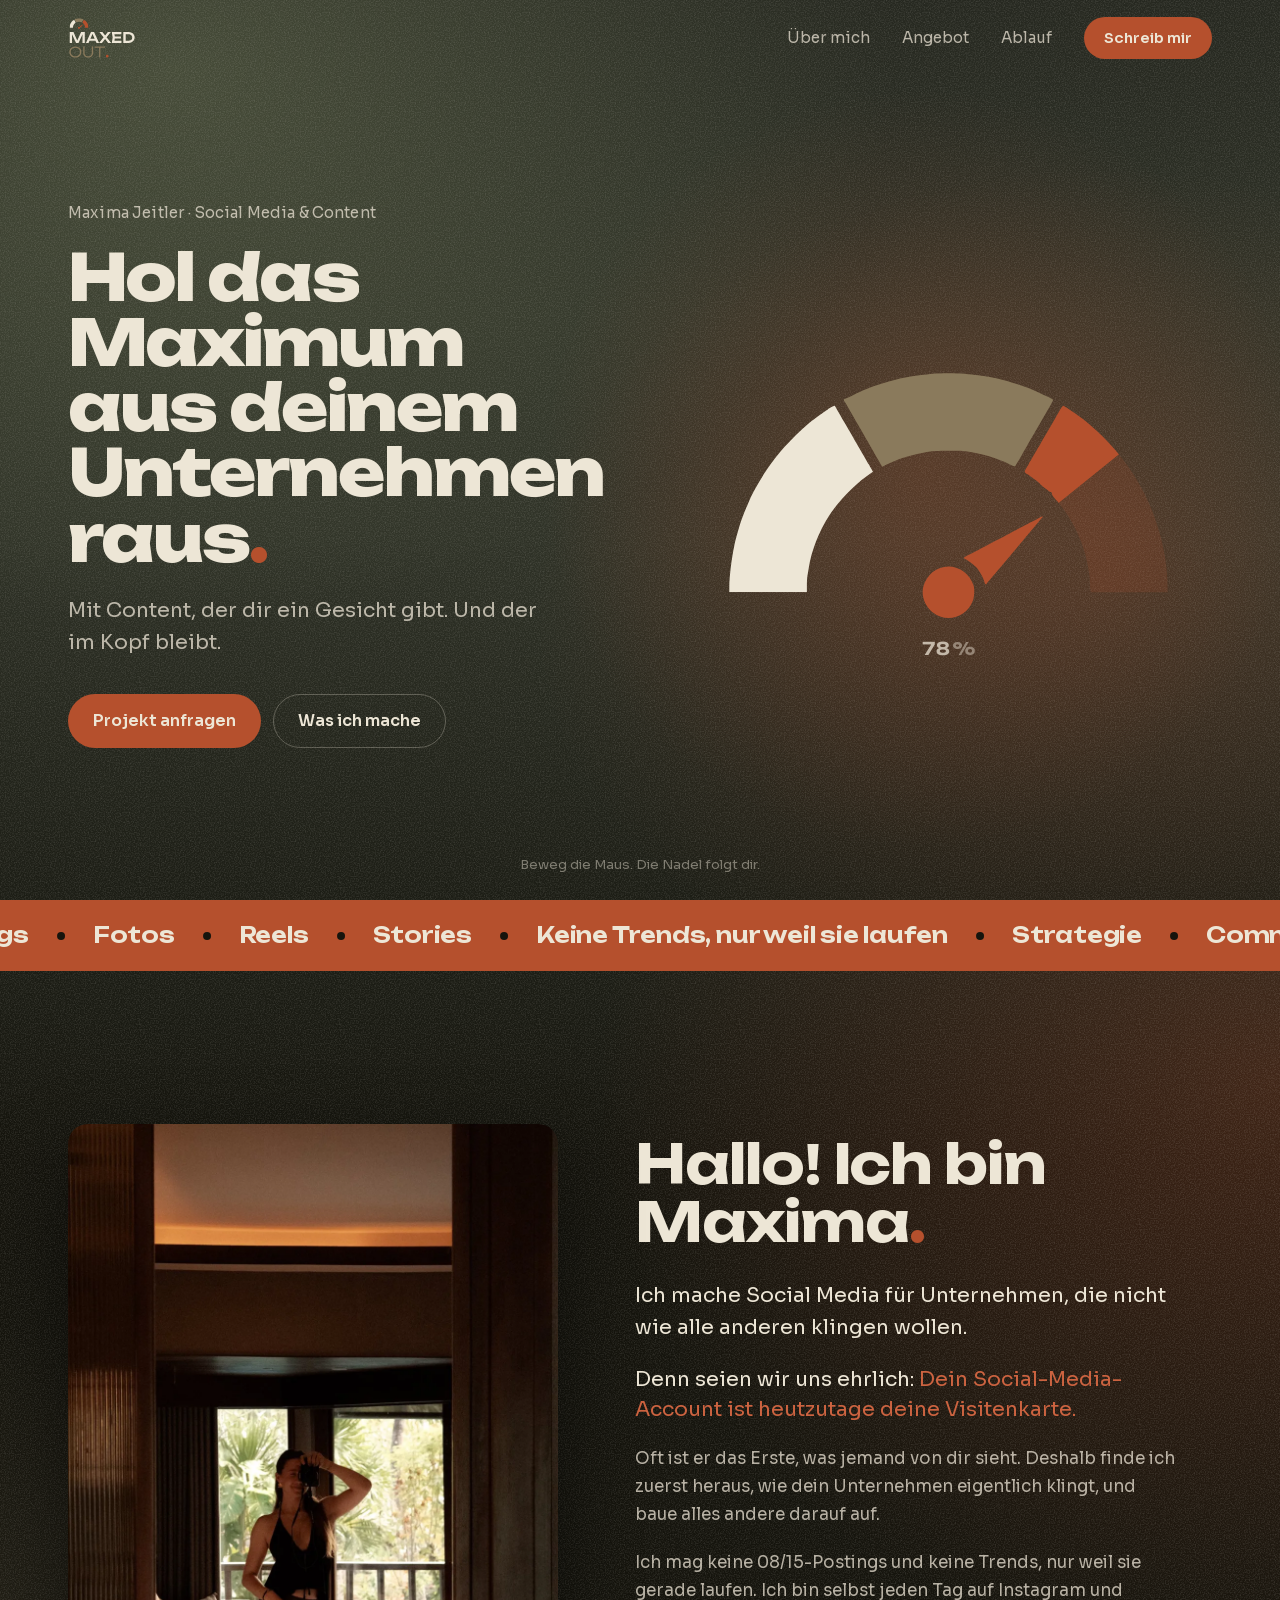
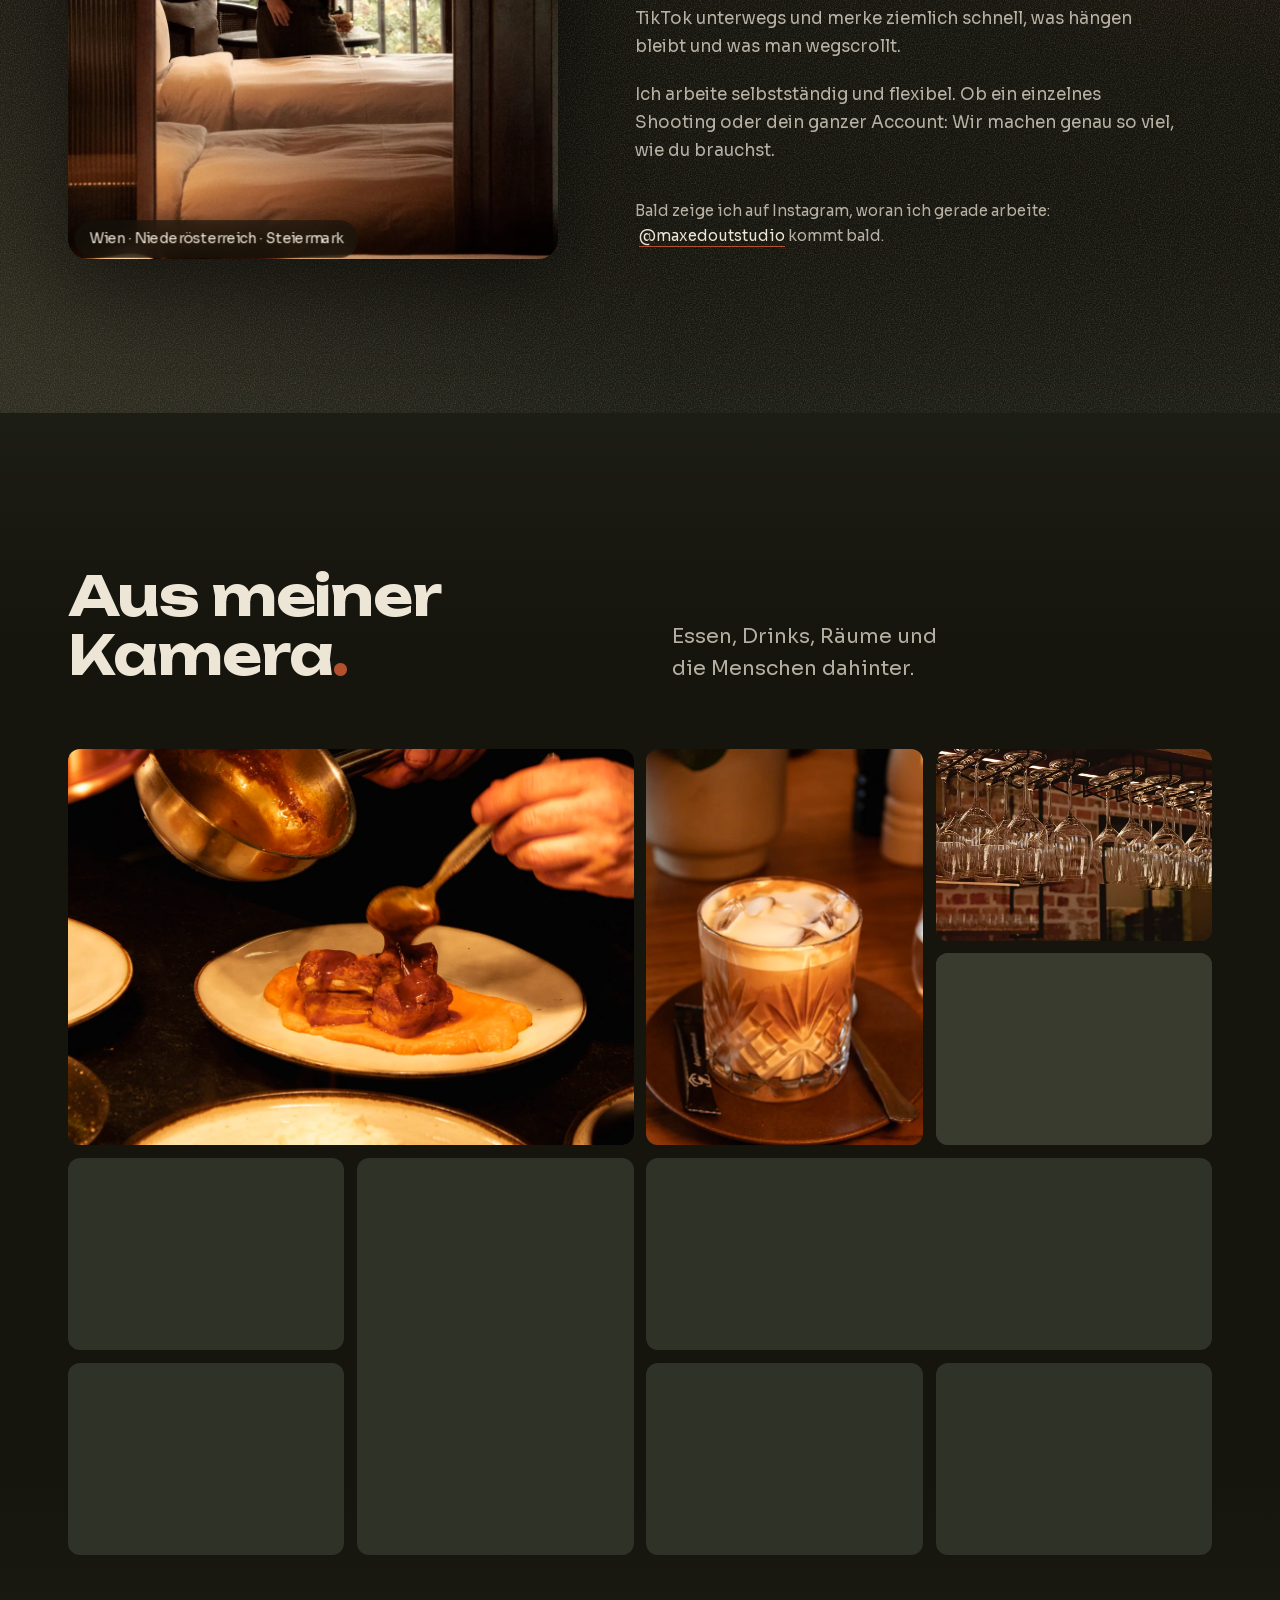
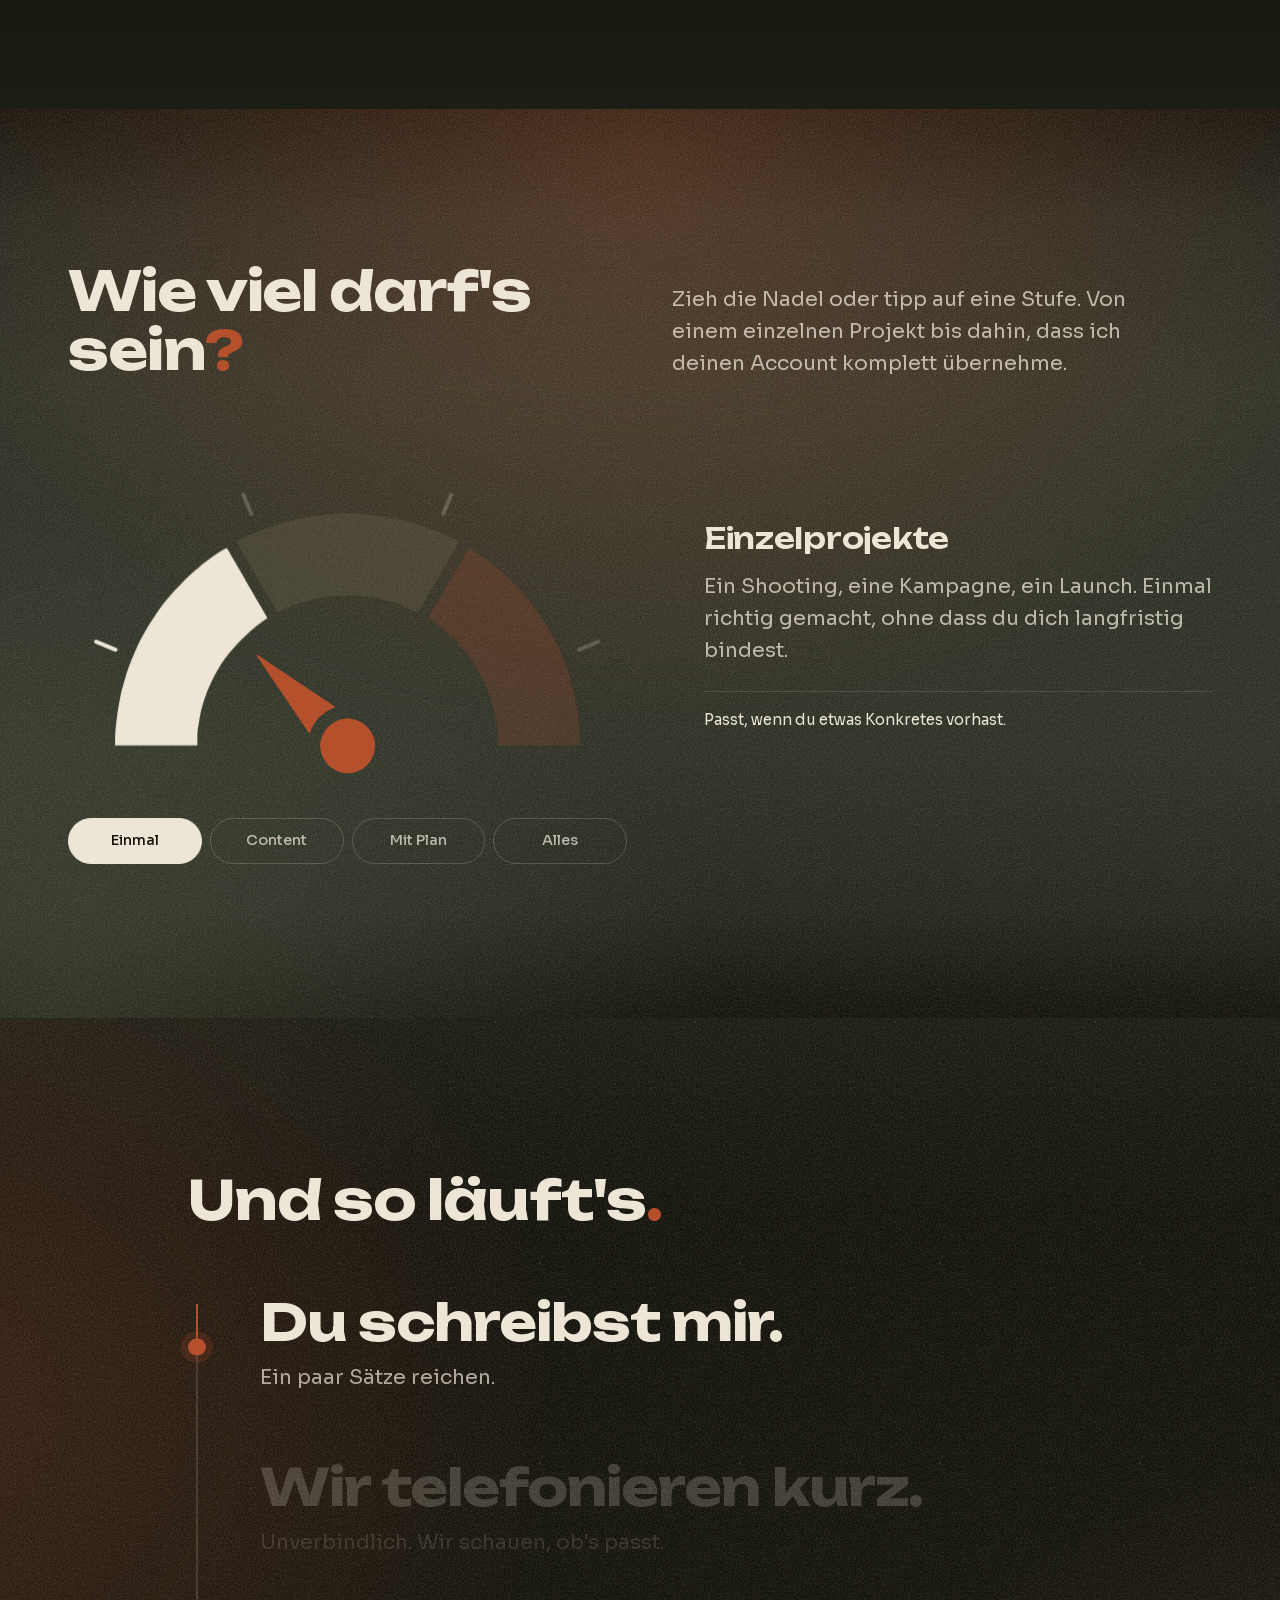
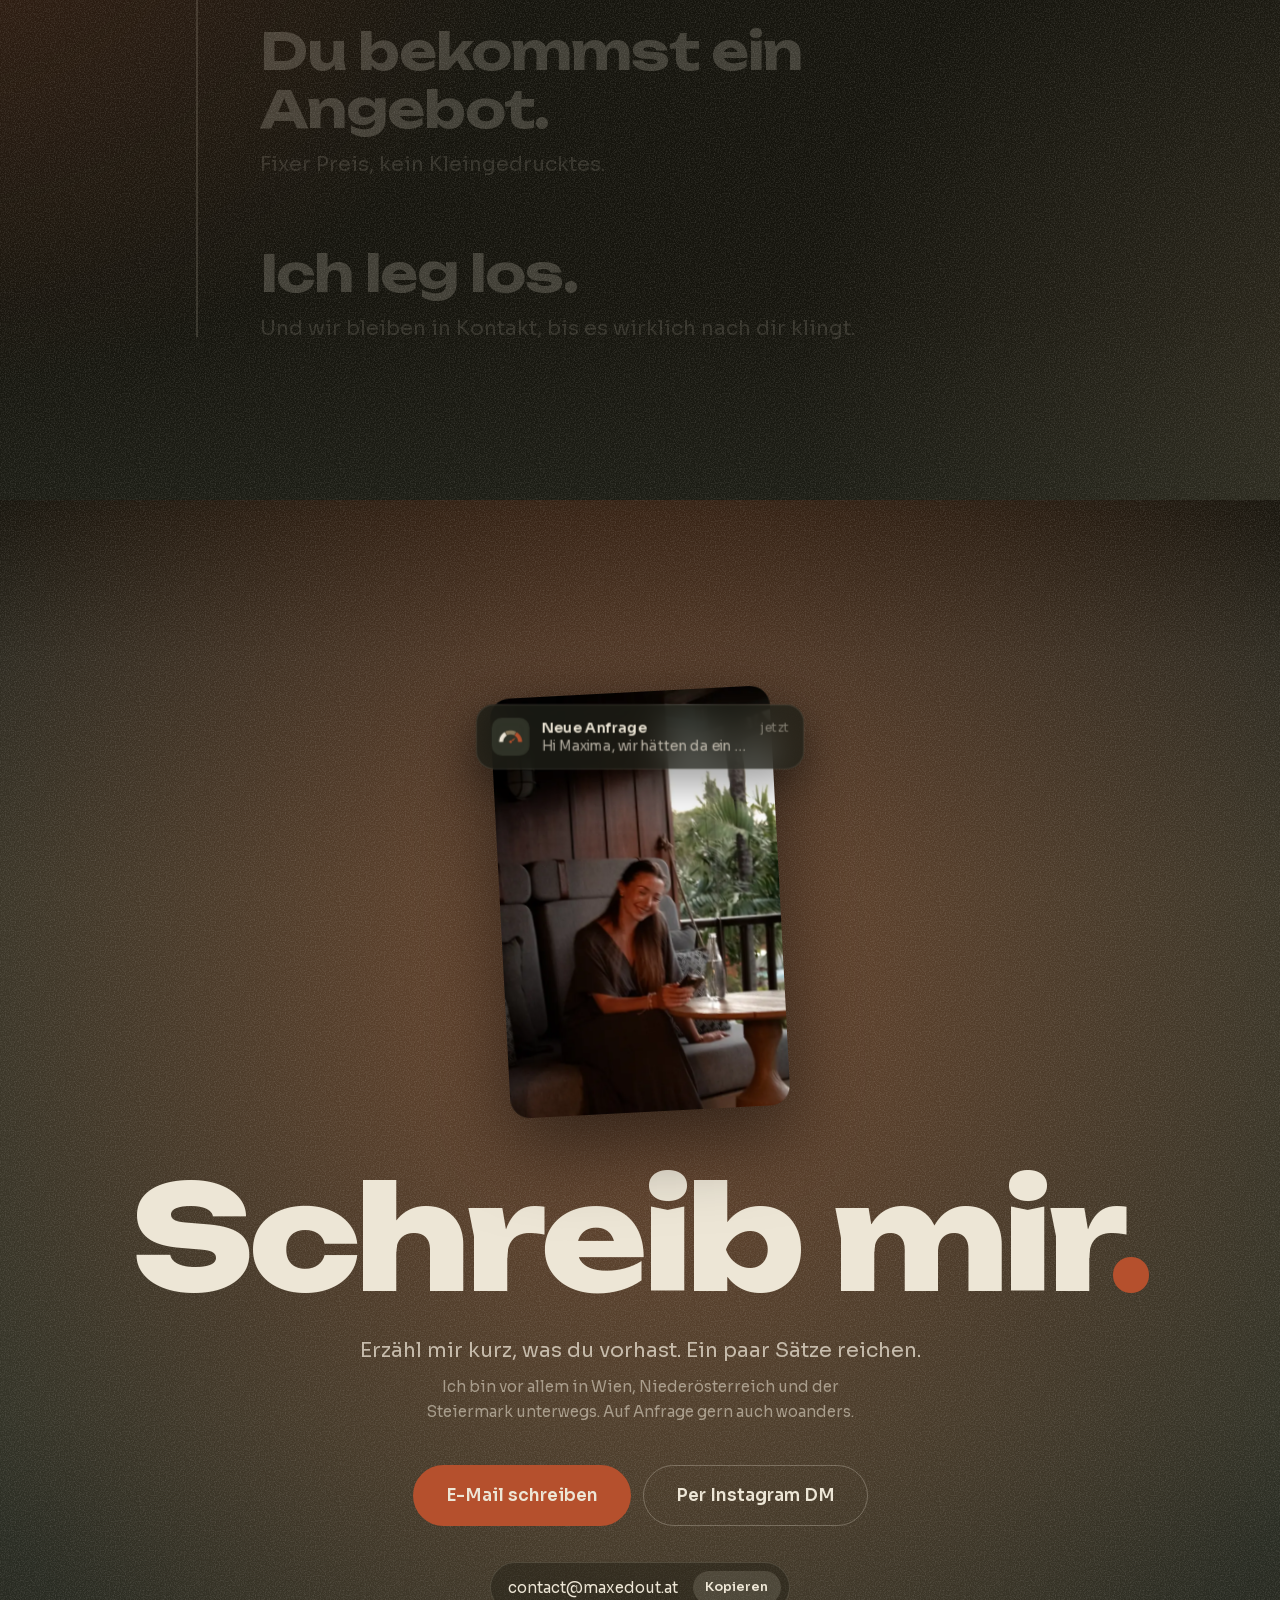
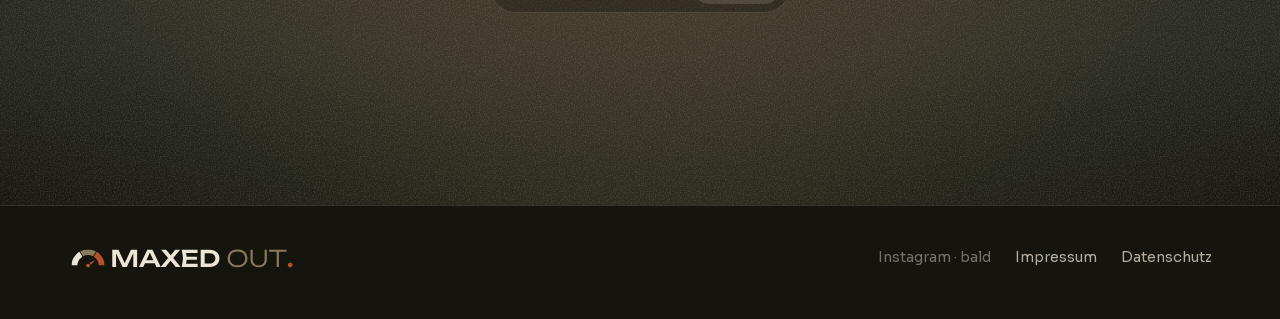
==== commit 15d8572a: "Galerie: Foto Gast weiter nach oben gerückt" ====
--- a/index.html
+++ b/index.html
@@ -171,7 +171,7 @@
         <figure class="gallery__tile gallery__tile--f" style="--i:5" data-gallery-tile>
           <picture>
             <source type="image/webp" srcset="galerie/gast-600.webp 600w, galerie/gast-1200.webp 1200w" sizes="(max-width: 640px) 50vw, 25vw">
-            <img src="galerie/gast-1200.jpg" alt="Lachender Gast im Gastgarten" width="1200" height="1800" loading="lazy" style="object-position: 30% 50%" decoding="async">
+            <img src="galerie/gast-1200.jpg" alt="Lachender Gast im Gastgarten" width="1200" height="1800" loading="lazy" style="object-position: 30% 50%; height: 132%; top: -26%" decoding="async">
           </picture>
         </figure>
         <figure class="gallery__tile gallery__tile--g" style="--i:6" data-gallery-tile>
